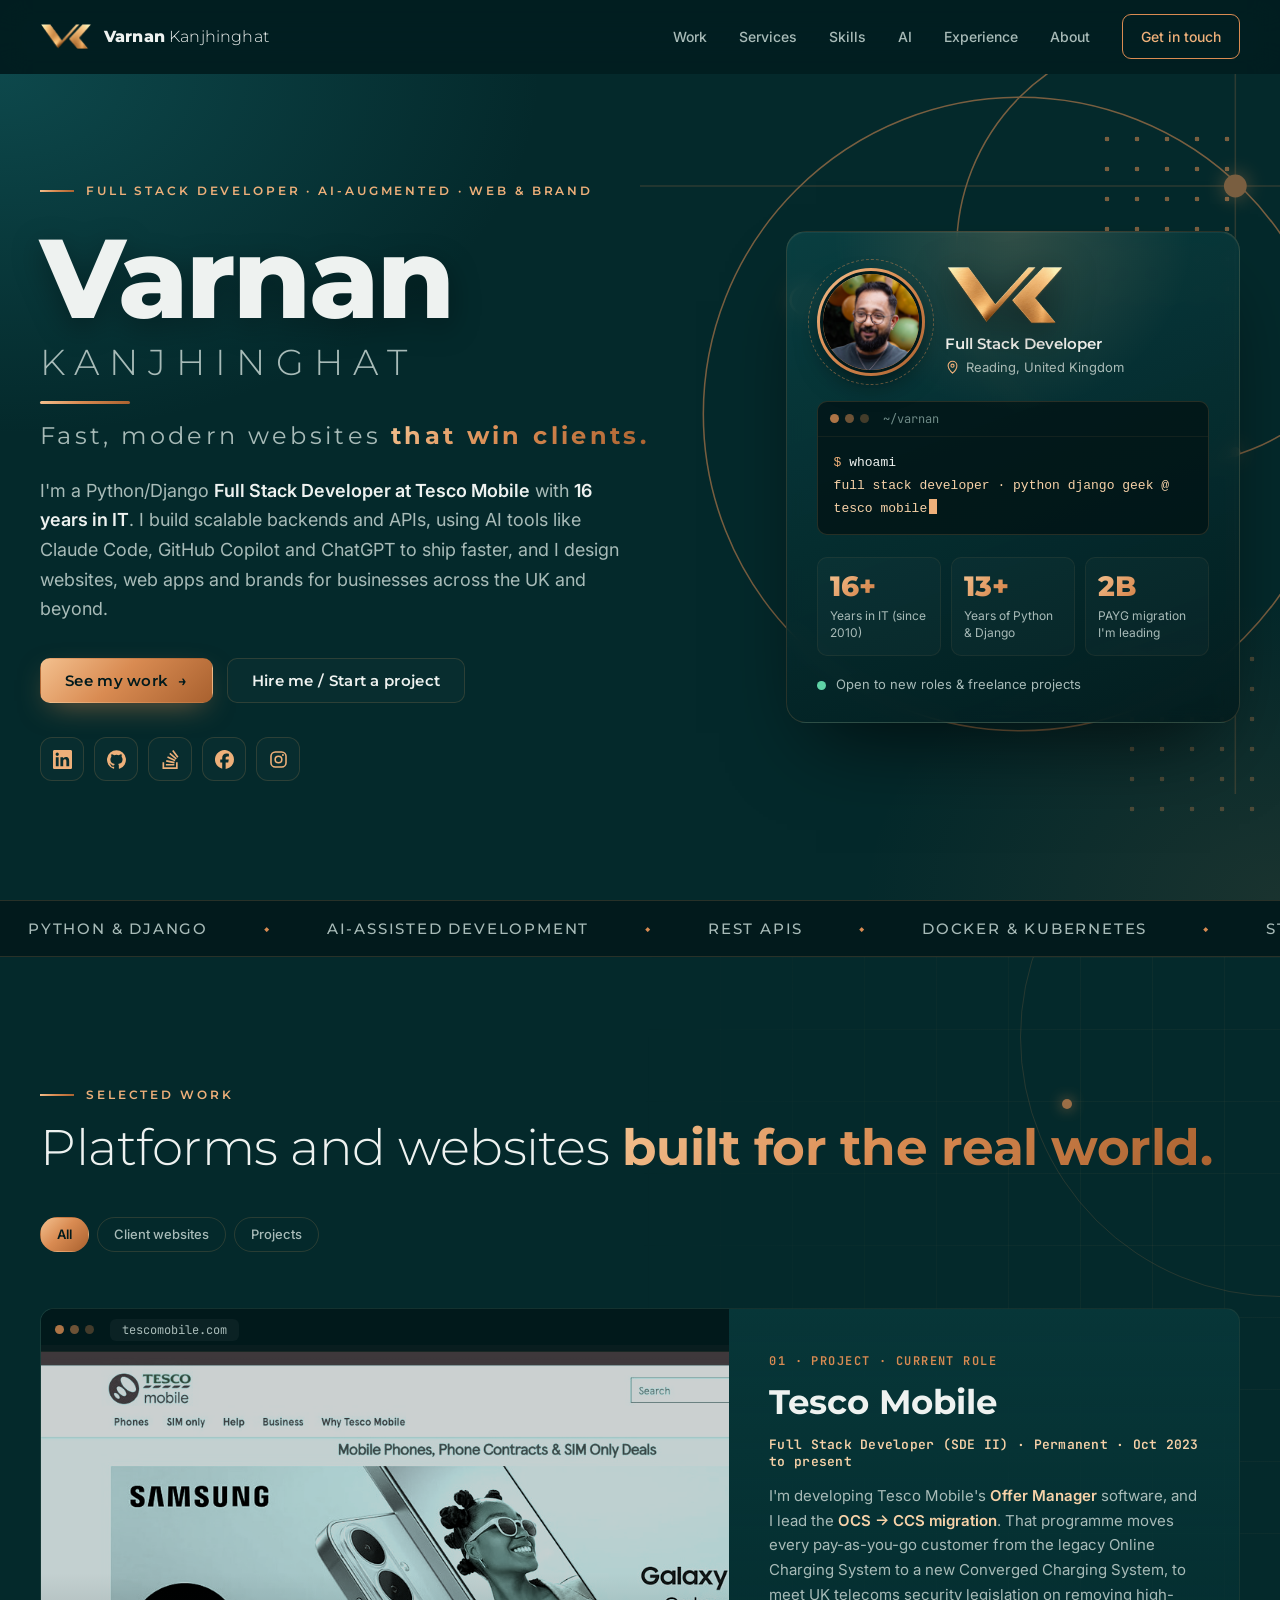
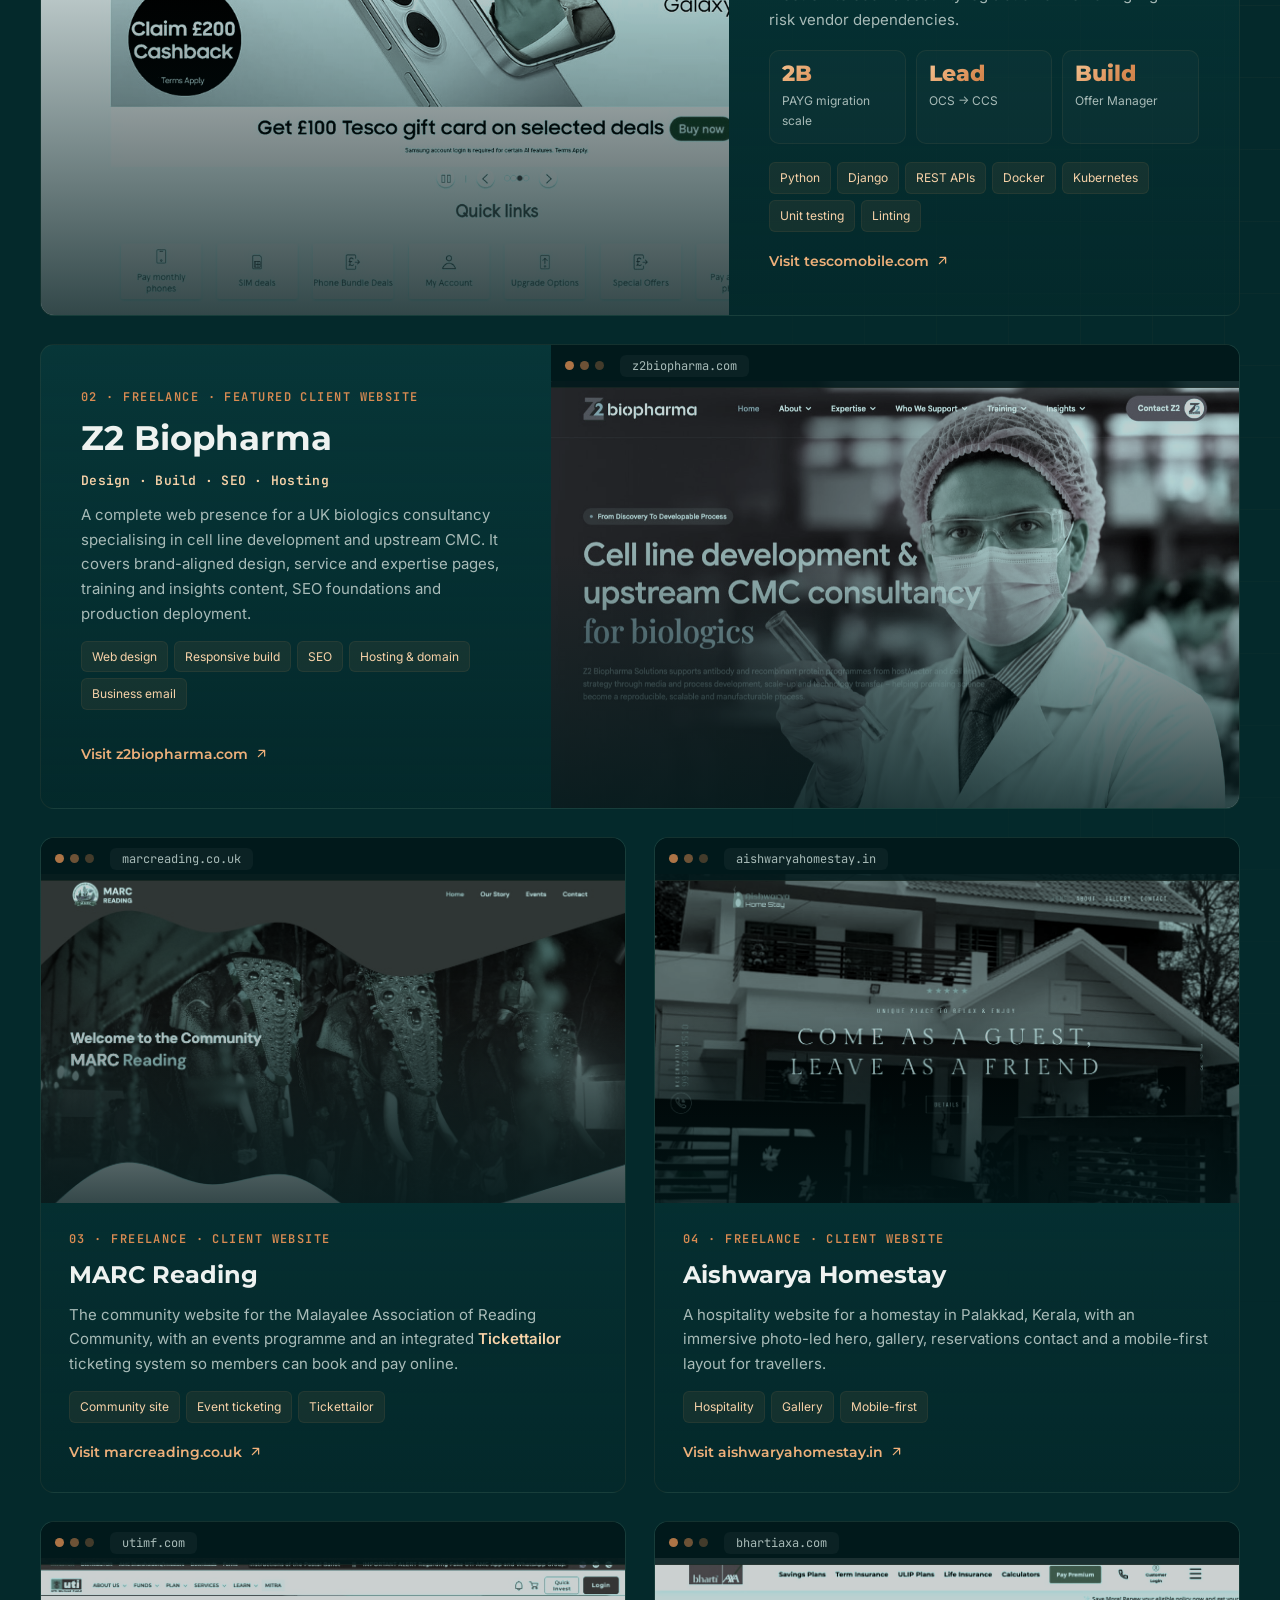
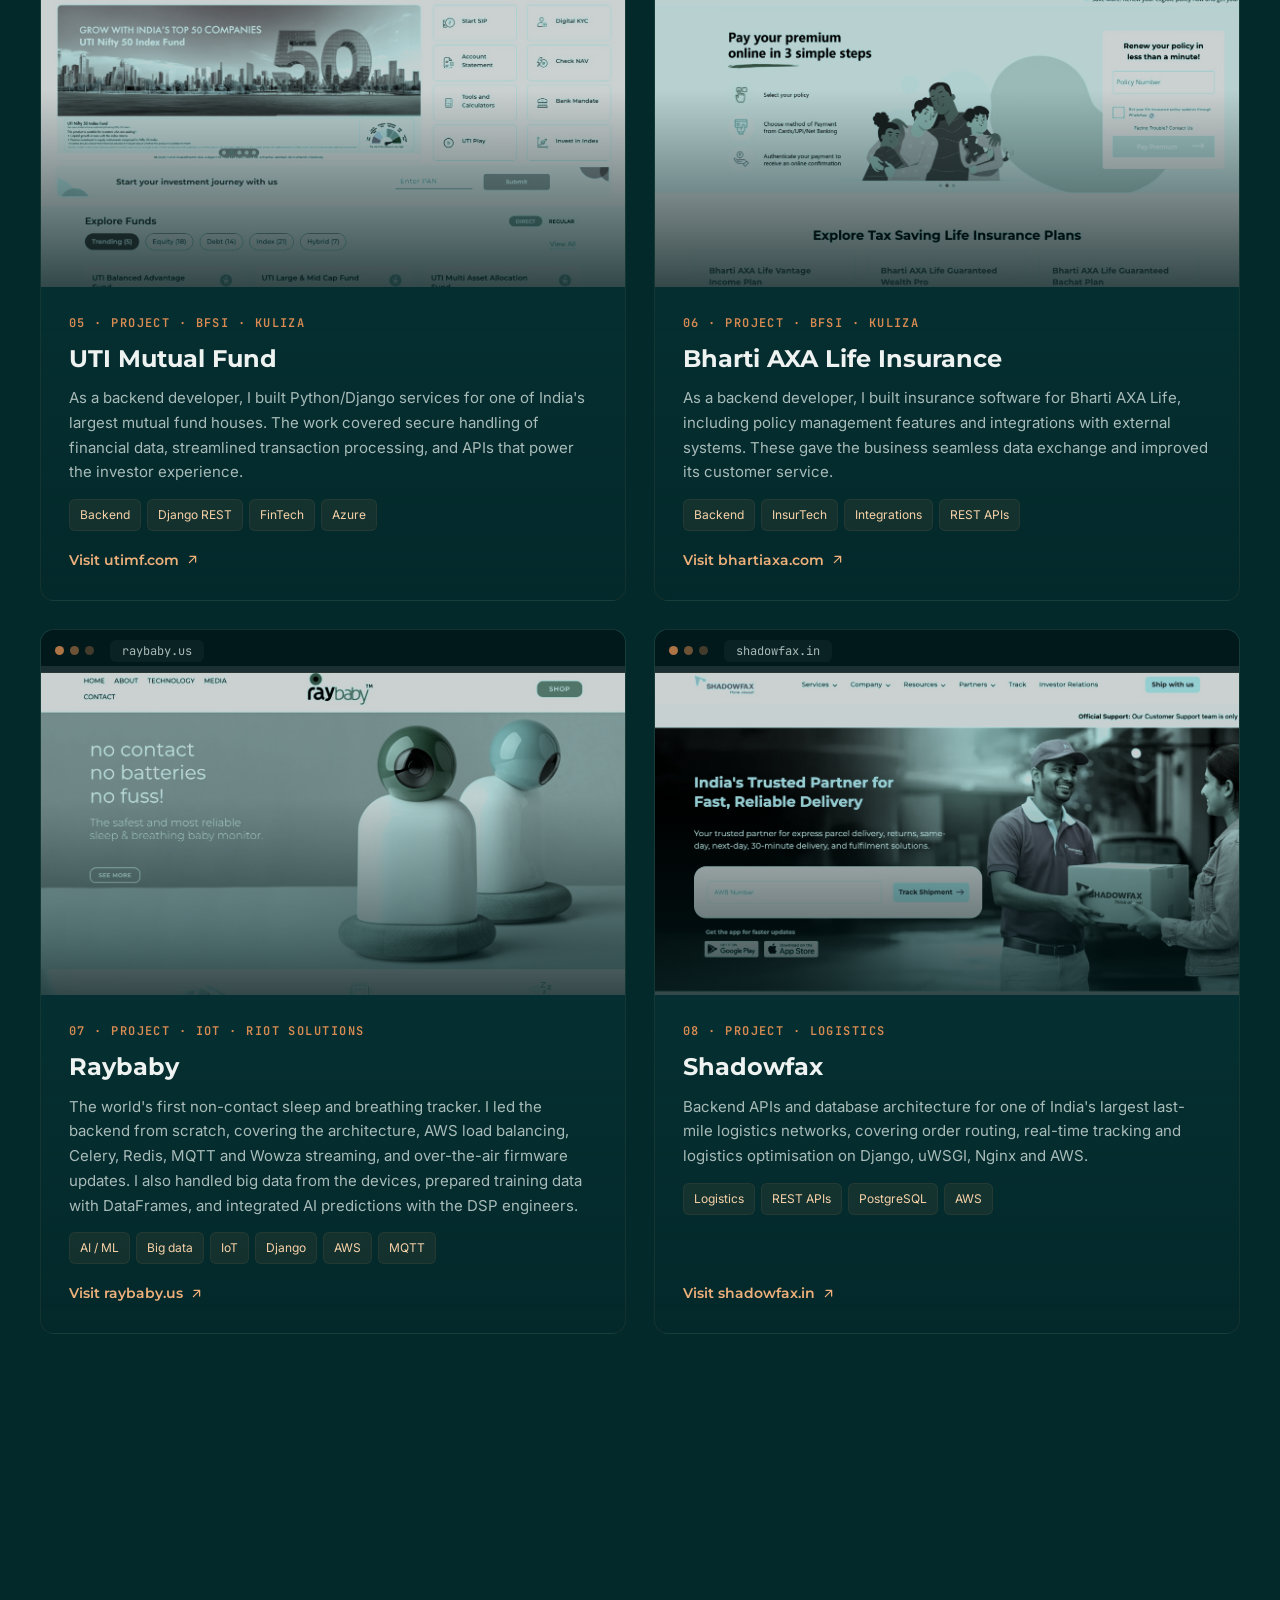
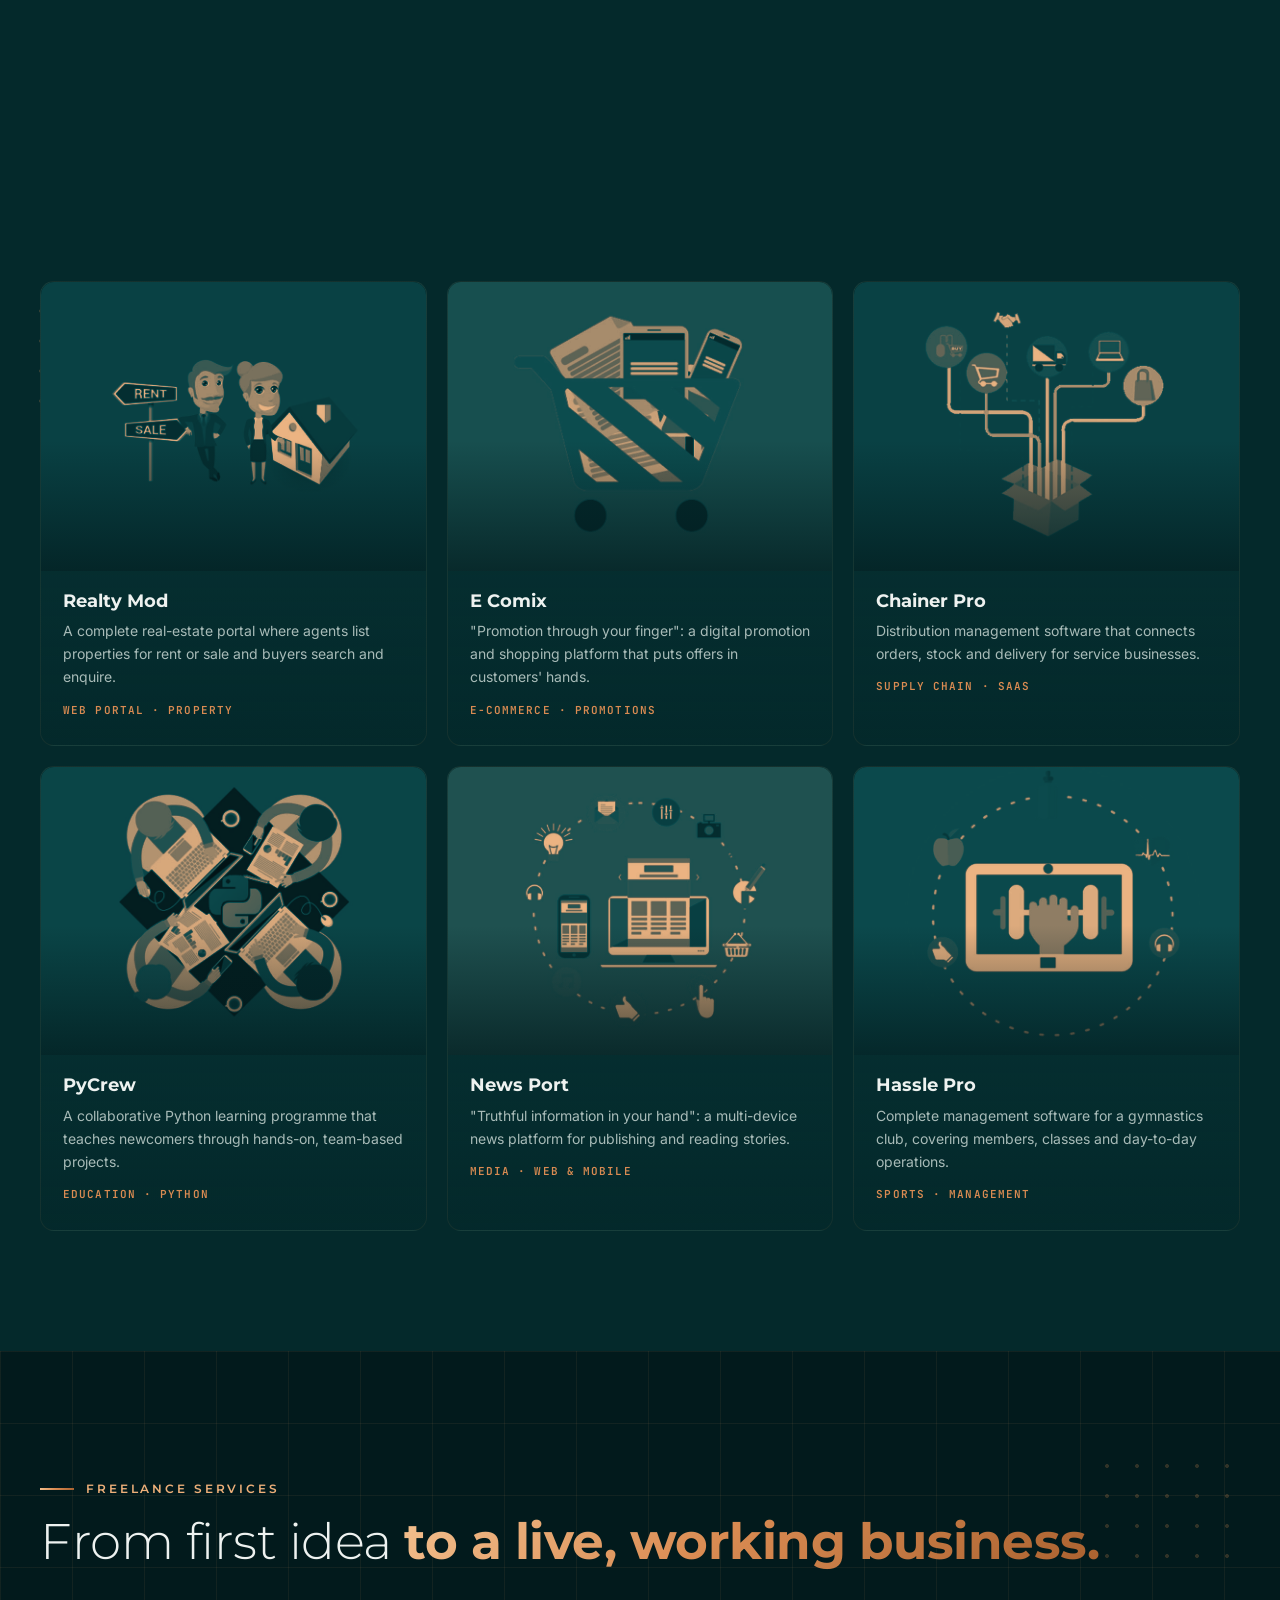
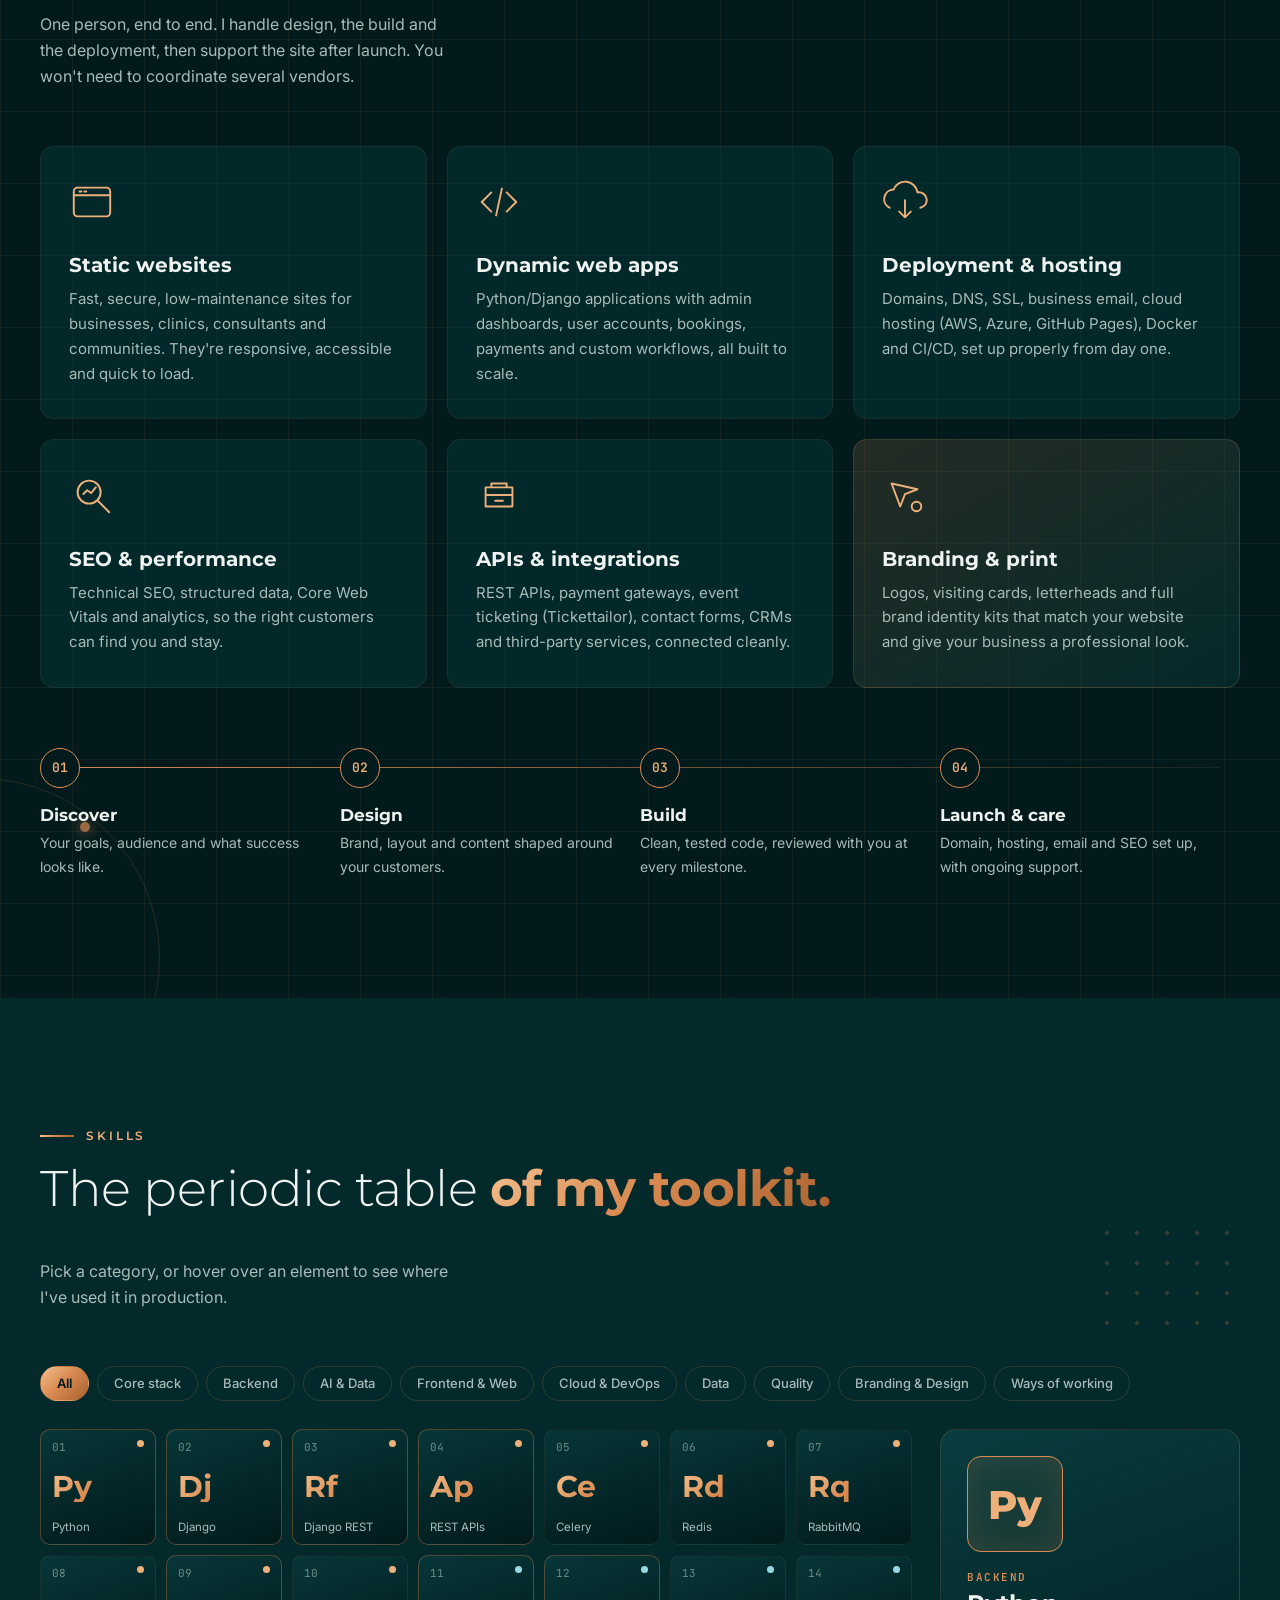
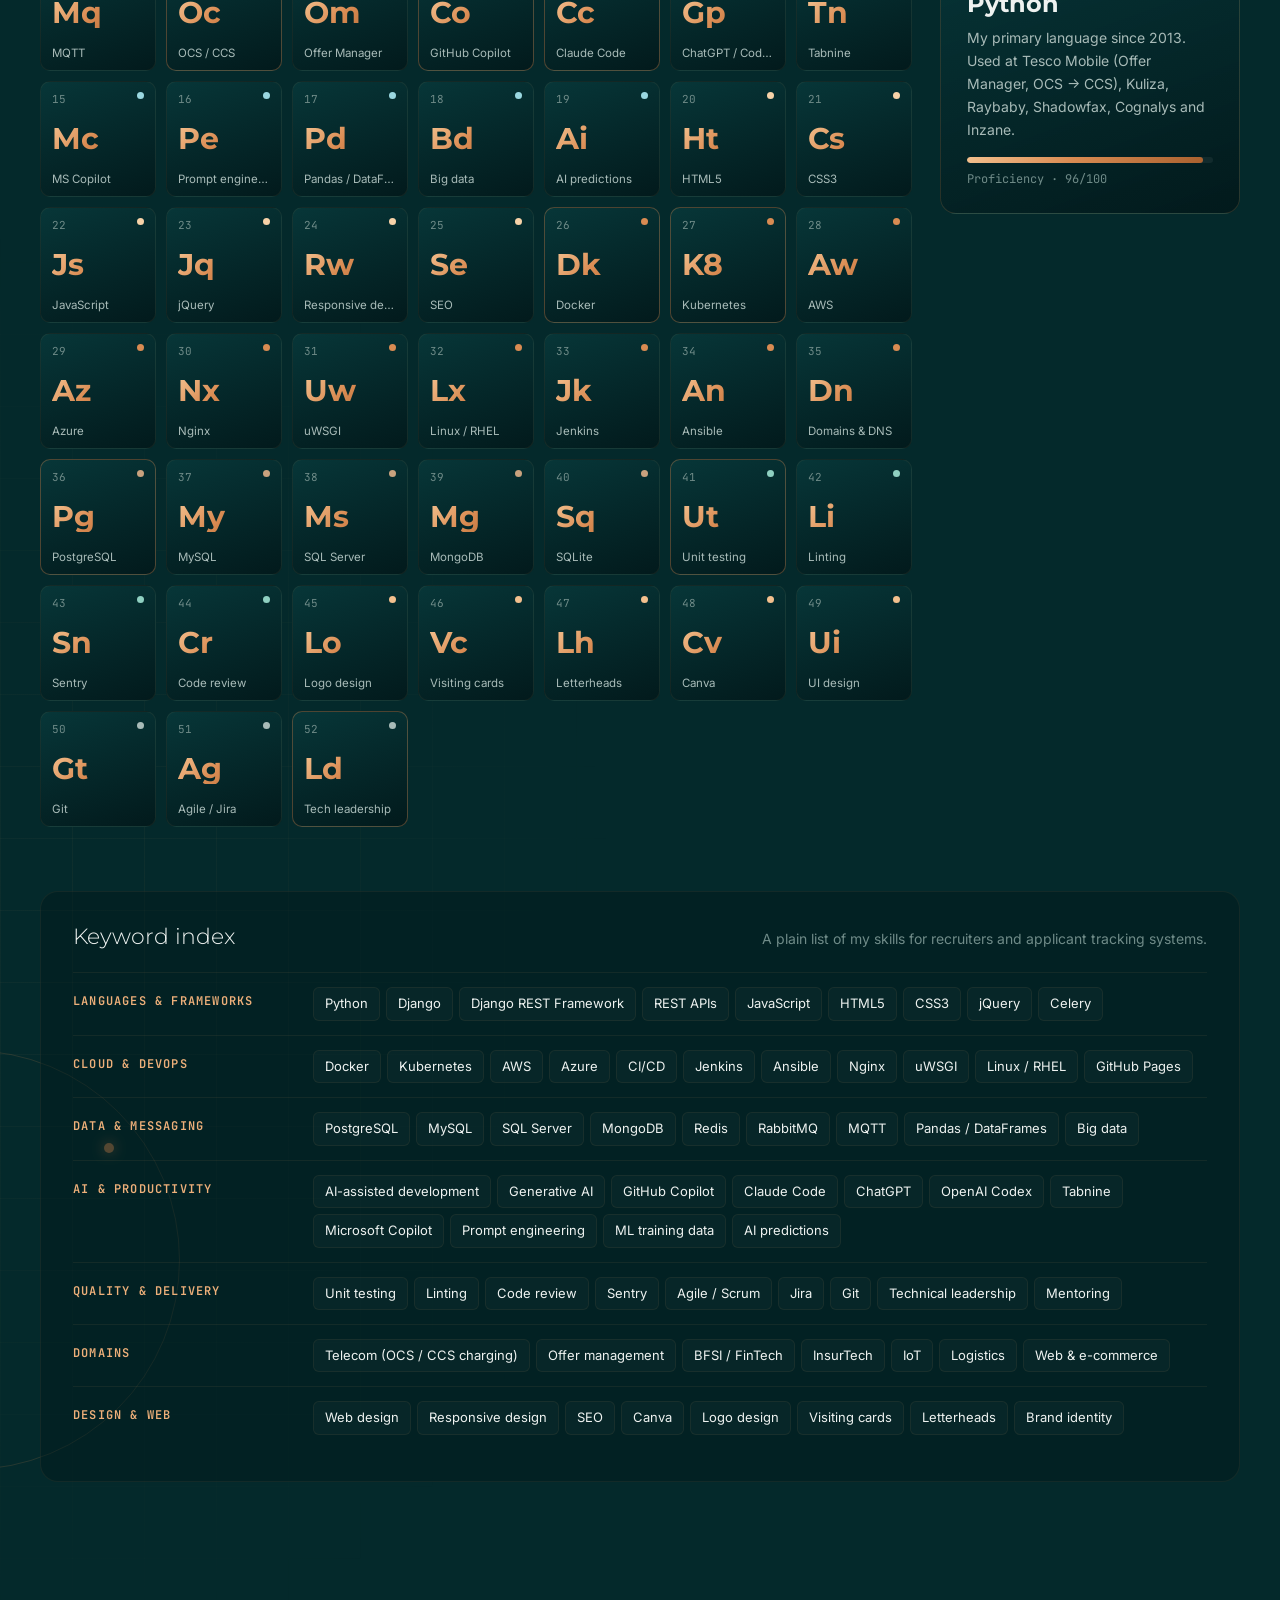
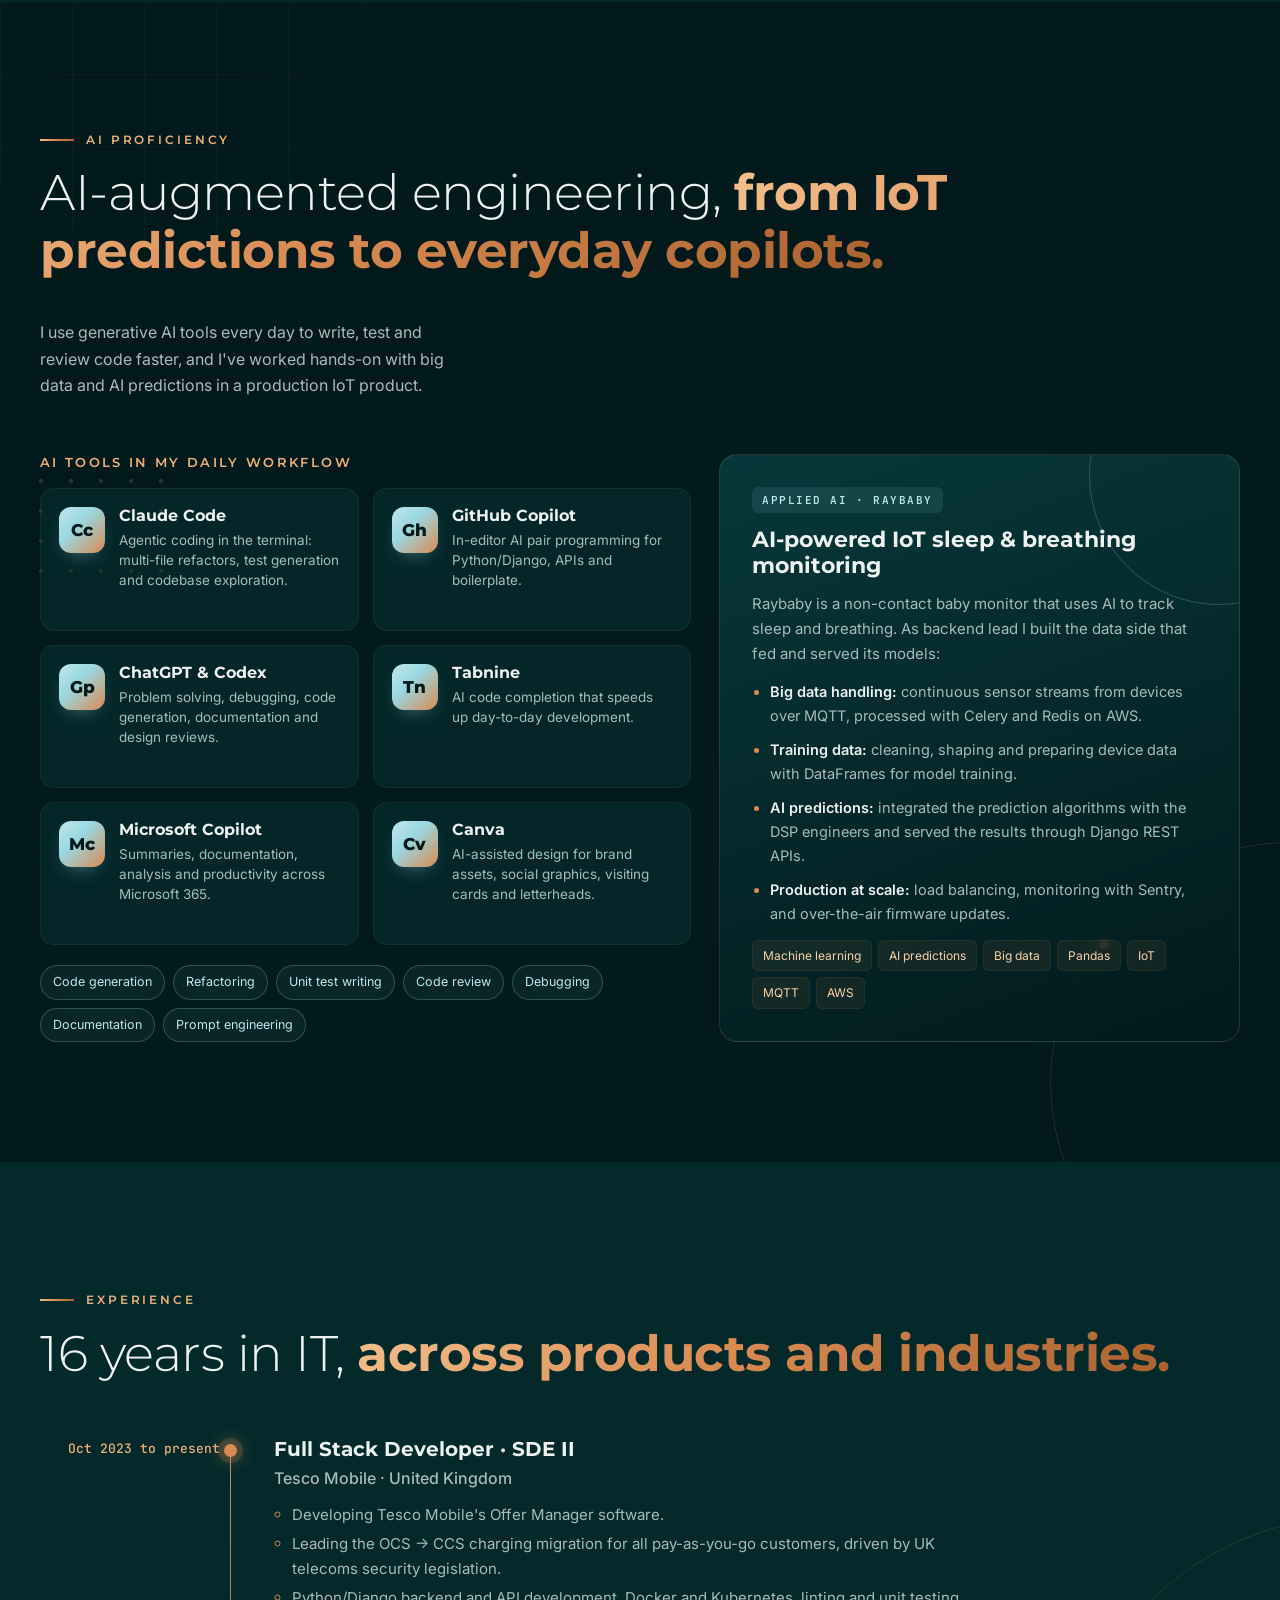
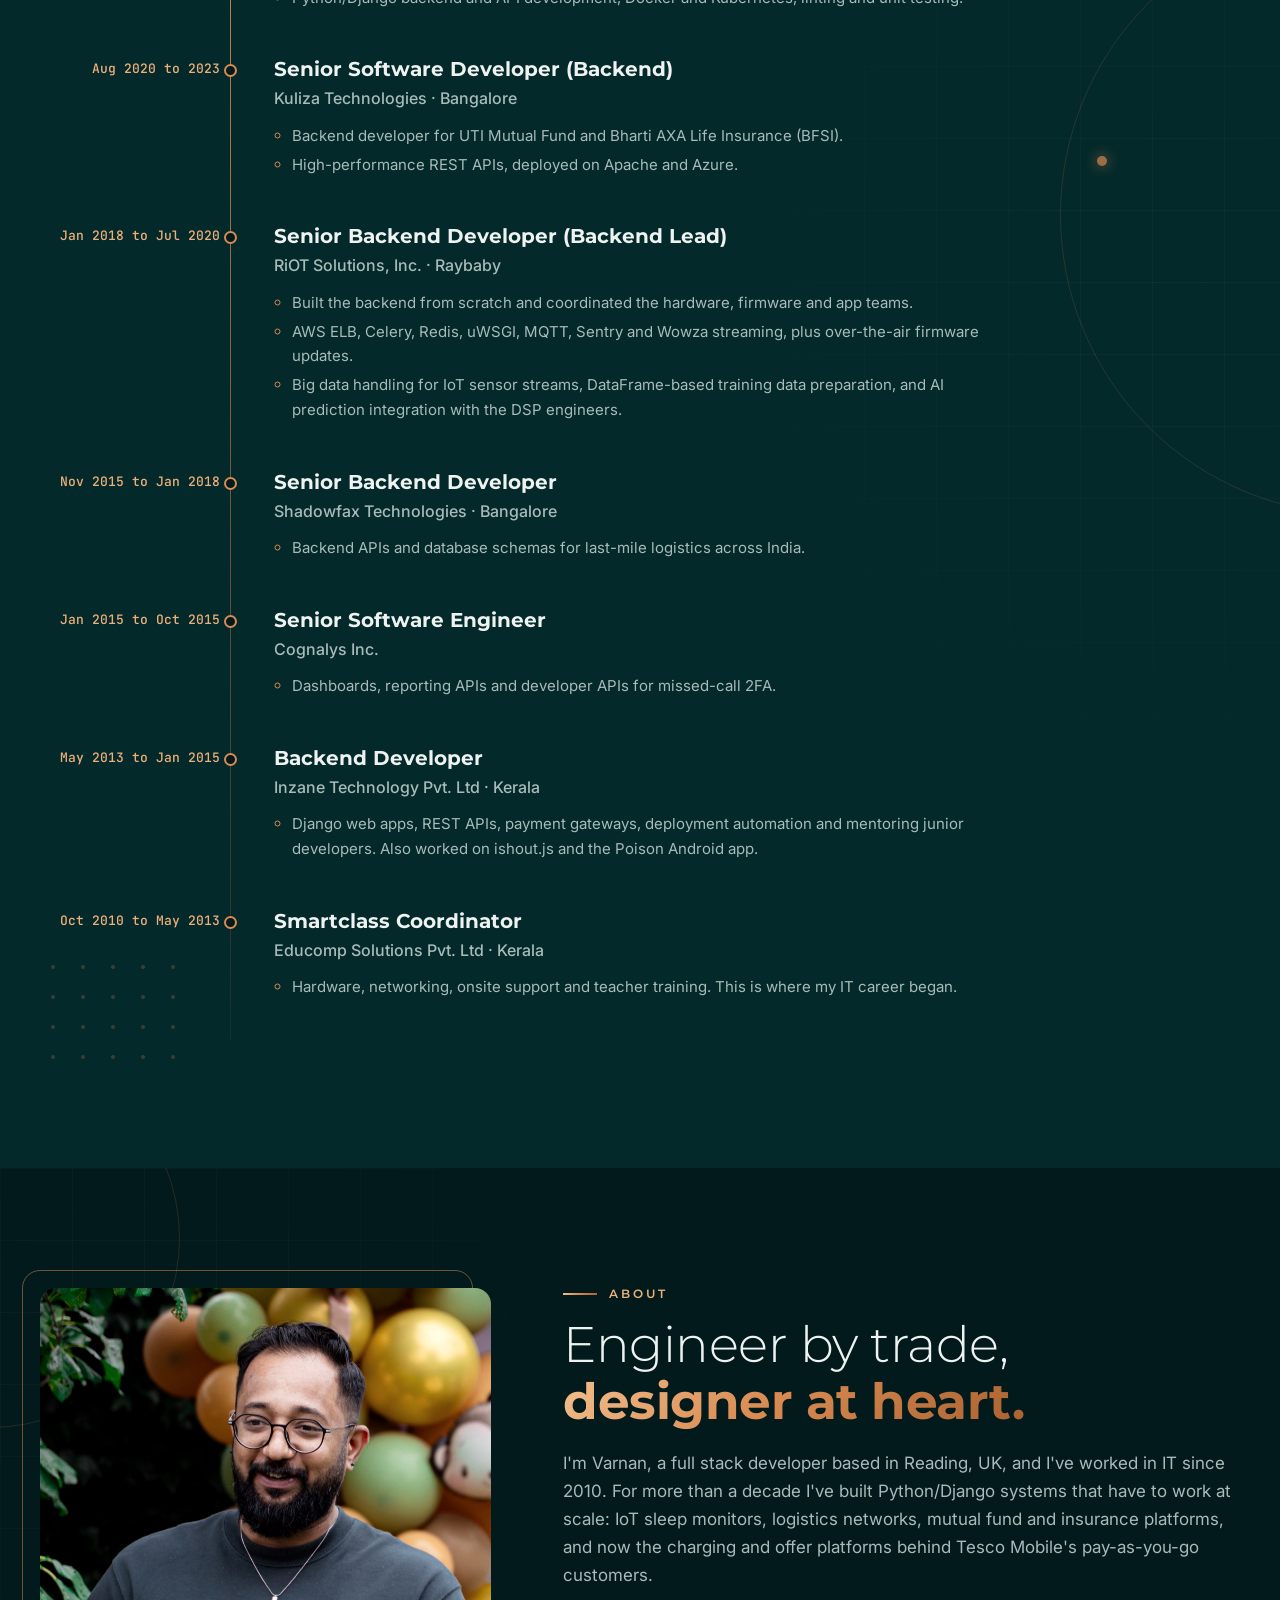
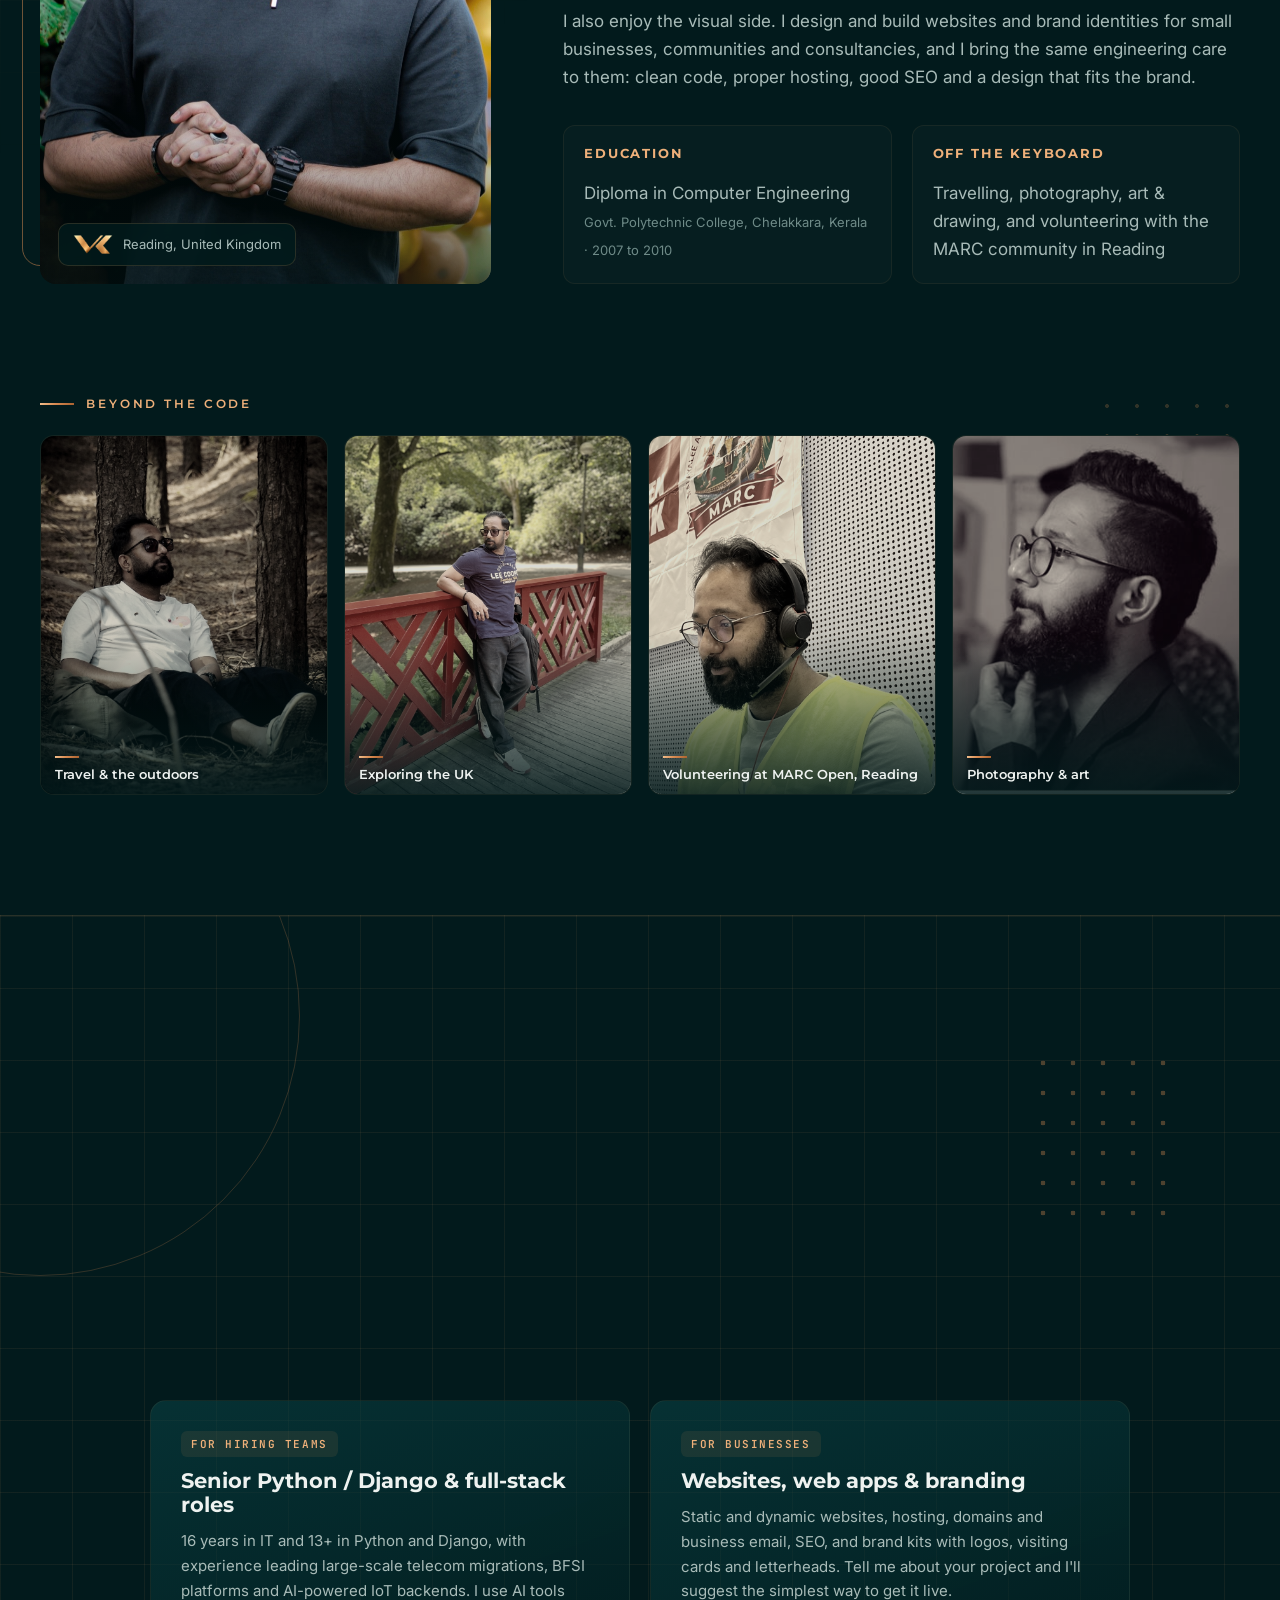
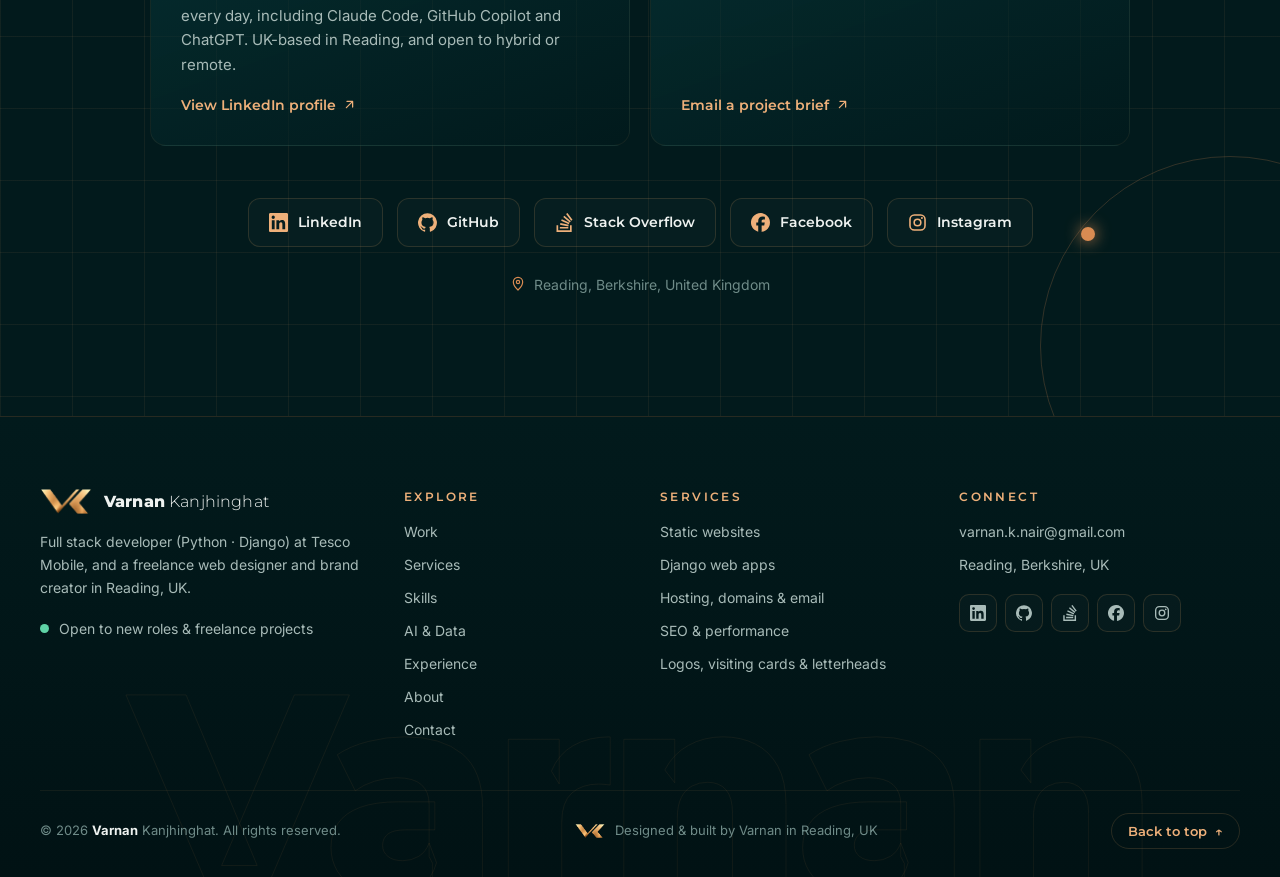
==== index.html @ d2a19b00 "Launch new portfolio: varnanknair.me Static site (HTML/CSS/JS) for GitHub Pages with custom domain, " ====
<!doctype html>
<html lang="en-GB" class="no-js">
<head>
  <meta charset="utf-8">
  <meta name="viewport" content="width=device-width, initial-scale=1">
  <script>document.documentElement.classList.replace('no-js', 'js');</script>

  <!-- ===== Primary SEO ===== -->
  <title>Varnan Kanjhinghat | Full Stack Python Django Developer &amp; Freelance Web Designer, Reading UK</title>
  <meta name="description" content="Varnan Kanjhinghat is a full stack Python/Django developer (SDE II) at Tesco Mobile with 16 years in IT, and a freelance web designer in Reading, UK. He builds websites, web apps, REST APIs, cloud deployments and brand identities.">
  <meta name="keywords" content="Varnan Kanjhinghat, Varnan K Nair, full stack developer UK, full stack developer Reading, full stack Python developer, Python developer UK, Django developer Reading, senior Python developer, full stack developer Reading, backend developer UK, Django REST Framework developer, REST API developer, Docker Kubernetes developer, software developer Tesco Mobile, OCS CCS migration, telecom charging systems, BFSI software developer, fintech Django developer, IoT backend developer, freelance web designer Reading, freelance web developer Berkshire, website design London, small business website UK, static website developer, dynamic website development, website hosting and domain setup, business email setup, SEO services Reading, logo design, visiting card design, business card design, letterhead design, brand identity design, AI-assisted development, AI-augmented software engineer, generative AI tools, GitHub Copilot, Claude Code, ChatGPT, OpenAI Codex, Tabnine, Microsoft Copilot, prompt engineering, LLM tools for developers, machine learning data preparation, Pandas DataFrames, big data processing, AI predictions IoT, predictive analytics, AI IoT backend, microservices APIs, CI/CD pipelines, test-driven development, agile software engineer, technical lead Python">
  <meta name="author" content="Varnan Kanjhinghat">
  <meta name="robots" content="index, follow, max-image-preview:large">
  <meta name="theme-color" content="#04292b">
  <meta name="geo.region" content="GB-RDG">
  <meta name="geo.placename" content="Reading">
  <link rel="canonical" href="https://varnanknair.me/">

  <!-- ===== Social / Open Graph ===== -->
  <meta property="og:type" content="profile">
  <meta property="og:site_name" content="Varnan Kanjhinghat">
  <meta property="og:url" content="https://varnanknair.me/">
  <meta property="og:title" content="Varnan Kanjhinghat | Full Stack Developer &amp; Web Designer">
  <meta property="og:description" content="16 years in IT. Python/Django engineering at Tesco Mobile, plus fast, modern websites and brand identities for businesses. Based in Reading, UK.">
  <meta property="og:image" content="https://varnanknair.me/assets/img/brand/og-image.jpg">
  <meta property="og:image:width" content="1200">
  <meta property="og:image:height" content="630">
  <meta property="og:image:alt" content="Varnan Kanjhinghat, full-stack developer and web designer">
  <meta property="og:locale" content="en_GB">
  <meta property="profile:first_name" content="Varnan">
  <meta property="profile:last_name" content="Kanjhinghat">
  <meta name="twitter:card" content="summary_large_image">
  <meta name="twitter:title" content="Varnan Kanjhinghat | Full Stack Developer &amp; Web Designer">
  <meta name="twitter:description" content="Python/Django engineering at Tesco Mobile, plus fast, modern websites and brand identities. Reading, UK.">
  <meta name="twitter:image" content="https://varnanknair.me/assets/img/brand/og-image.jpg">

  <!-- ===== Icons ===== -->
  <link rel="icon" type="image/png" href="/assets/img/brand/favicon.png">
  <link rel="apple-touch-icon" href="/assets/img/brand/apple-touch-icon.png">
  <link rel="manifest" href="/site.webmanifest">

  <!-- ===== Fonts & styles ===== -->
  <link rel="preconnect" href="https://fonts.googleapis.com">
  <link rel="preconnect" href="https://fonts.gstatic.com" crossorigin>
  <link href="https://fonts.googleapis.com/css2?family=Inter:wght@400;500;600;700&family=Montserrat:wght@300;400;600;700;800&family=JetBrains+Mono:wght@400;600&display=swap" rel="stylesheet">
  <link rel="preload" as="image" href="/assets/img/brand/vk-mark.png">
  <link rel="stylesheet" href="/assets/css/main.css">

  <!-- ===== Structured data ===== -->
  <script type="application/ld+json">
  {
    "@context": "https://schema.org",
    "@graph": [
      {
        "@type": "WebSite",
        "@id": "https://varnanknair.me/#website",
        "url": "https://varnanknair.me/",
        "name": "Varnan Kanjhinghat",
        "inLanguage": "en-GB"
      },
      {
        "@type": "ProfilePage",
        "@id": "https://varnanknair.me/#profile",
        "url": "https://varnanknair.me/",
        "isPartOf": { "@id": "https://varnanknair.me/#website" },
        "mainEntity": { "@id": "https://varnanknair.me/#person" }
      },
      {
        "@type": "Person",
        "@id": "https://varnanknair.me/#person",
        "name": "Varnan Kanjhinghat",
        "alternateName": ["Varnan K Nair", "Varnan K"],
        "url": "https://varnanknair.me/",
        "image": "https://varnanknair.me/assets/img/me/varnan-portrait.jpg",
        "email": "mailto:varnan.k.nair@gmail.com",
        "jobTitle": "Full Stack Developer (SDE II)",
        "description": "Full stack Python/Django developer with 16 years in IT, and a freelance web designer and developer based in Reading, UK.",
        "worksFor": { "@type": "Organization", "name": "Tesco Mobile", "url": "https://www.tescomobile.com/" },
        "address": { "@type": "PostalAddress", "addressLocality": "Reading", "addressRegion": "Berkshire", "addressCountry": "GB" },
        "alumniOf": { "@type": "CollegeOrUniversity", "name": "Government Polytechnic College, Chelakkara" },
        "hasOccupation": {
          "@type": "Occupation",
          "name": "Full Stack Developer",
          "occupationLocation": { "@type": "City", "name": "Reading" },
          "skills": "Python, Django, Django REST Framework, REST APIs, Docker, Kubernetes, PostgreSQL, AWS, Azure, unit testing, CI/CD, AI-assisted development (GitHub Copilot, Claude Code, ChatGPT/Codex, Tabnine, Microsoft Copilot), prompt engineering, ML data preparation with Pandas, big data, web design, SEO, branding"
        },
        "knowsAbout": ["Python", "Django", "Django REST Framework", "REST API design", "Docker", "Kubernetes", "PostgreSQL", "MySQL", "MongoDB", "Redis", "Celery", "RabbitMQ", "MQTT", "AWS", "Azure", "Nginx", "CI/CD", "Unit testing", "Telecom charging systems", "OCS to CCS migration", "BFSI software", "IoT", "Web design", "Responsive web development", "SEO", "Logo design", "Brand identity", "AI-assisted software development", "Generative AI tools", "GitHub Copilot", "Claude Code", "ChatGPT", "OpenAI Codex", "Tabnine", "Microsoft Copilot", "Prompt engineering", "Machine learning data preparation", "Pandas", "Big data processing", "AI predictions for IoT devices", "Canva"],
        "sameAs": [
          "https://in.linkedin.com/in/varnan",
          "https://github.com/Varnan",
          "https://stackoverflow.com/users/2816195/varnan-k",
          "https://www.facebook.com/varnan.k.nair",
          "https://www.instagram.com/iam_in_neptune/"
        ]
      },
      {
        "@type": "ProfessionalService",
        "@id": "https://varnanknair.me/#service",
        "name": "Varnan Kanjhinghat: Web Design, Development & Branding",
        "url": "https://varnanknair.me/",
        "image": "https://varnanknair.me/assets/img/brand/og-image.jpg",
        "email": "varnan.k.nair@gmail.com",
        "founder": { "@id": "https://varnanknair.me/#person" },
        "address": { "@type": "PostalAddress", "addressLocality": "Reading", "addressRegion": "Berkshire", "addressCountry": "GB" },
        "areaServed": ["Reading", "Berkshire", "London", "United Kingdom", "India"],
        "serviceType": ["Website design", "Static website development", "Dynamic web application development", "Django development", "Website hosting and domain setup", "Business email setup", "SEO", "REST API development", "Logo design", "Visiting card design", "Letterhead design", "Brand identity"]
      }
    ]
  }
  </script>
</head>
<body>
  <!-- ===== Preloader ===== -->
  <div class="preloader" id="preloader" aria-hidden="true">
    <div class="pl-grid"></div>
    <div class="pl-inner">
      <div class="pl-emblem">
        <svg class="pl-orbit" viewBox="0 0 220 220">
          <circle class="pl-track" cx="110" cy="110" r="100" />
          <circle class="pl-arc" cx="110" cy="110" r="100" />
          <g class="pl-spin"><circle class="pl-node" cx="110" cy="10" r="6" /></g>
          <circle class="pl-track thin" cx="110" cy="110" r="78" />
        </svg>
        <div class="pl-mark"></div>
      </div>
      <p class="pl-name"><b>Varnan</b> Kanjhinghat</p>
      <div class="pl-bar"><i id="pl-fill"></i></div>
      <p class="pl-code"><span class="c">$</span> <span id="pl-step">booting portfolio</span> <span id="pl-pct">0</span>%</p>
    </div>
  </div>

  <!-- ===== Icon sprite + duotone filter ===== -->
  <svg class="sprite" aria-hidden="true" focusable="false">
    <defs>
      <filter id="duotone" color-interpolation-filters="sRGB">
        <feColorMatrix type="matrix" values=".33 .33 .33 0 0  .33 .33 .33 0 0  .33 .33 .33 0 0  0 0 0 1 0" />
        <feComponentTransfer>
          <feFuncR type="table" tableValues="0.01 0.02 0.05 0.40 0.95" />
          <feFuncG type="table" tableValues="0.08 0.20 0.30 0.40 0.72" />
          <feFuncB type="table" tableValues="0.09 0.21 0.31 0.34 0.52" />
        </feComponentTransfer>
      </filter>
    </defs>
    <symbol id="i-linkedin" viewBox="0 0 24 24"><path fill="currentColor" d="M20.45 20.45h-3.56v-5.57c0-1.33-.03-3.04-1.85-3.04-1.85 0-2.14 1.45-2.14 2.94v5.67H9.35V9h3.41v1.56h.05c.48-.9 1.64-1.85 3.37-1.85 3.6 0 4.27 2.37 4.27 5.46v6.28zM5.34 7.43a2.06 2.06 0 1 1 0-4.13 2.06 2.06 0 0 1 0 4.13zM7.12 20.45H3.56V9h3.56v11.45zM22.22 0H1.77C.79 0 0 .77 0 1.73v20.54C0 23.23.79 24 1.77 24h20.45c.98 0 1.78-.77 1.78-1.73V1.73C24 .77 23.2 0 22.22 0z"/></symbol>
    <symbol id="i-github" viewBox="0 0 24 24"><path fill="currentColor" d="M12 .3a12 12 0 0 0-3.8 23.38c.6.12.82-.26.82-.57v-2.04c-3.34.72-4.04-1.61-4.04-1.61-.55-1.39-1.34-1.76-1.34-1.76-1.08-.74.09-.73.09-.73 1.2.09 1.84 1.24 1.84 1.24 1.07 1.83 2.8 1.3 3.49 1 .1-.78.42-1.31.76-1.61-2.67-.3-5.47-1.33-5.47-5.93 0-1.31.47-2.38 1.24-3.22-.14-.3-.54-1.52.1-3.18 0 0 1-.32 3.3 1.23a11.5 11.5 0 0 1 6 0c2.28-1.55 3.29-1.23 3.29-1.23.64 1.66.24 2.88.12 3.18a4.65 4.65 0 0 1 1.23 3.22c0 4.61-2.8 5.63-5.48 5.92.42.36.81 1.1.81 2.22v3.29c0 .31.21.69.82.57A12 12 0 0 0 12 .3"/></symbol>
    <symbol id="i-stackoverflow" viewBox="0 0 24 24"><path fill="currentColor" d="M15.73 0l-1.72 1.28 6.39 8.59 1.72-1.28L15.73 0zm-3.94 3.42l-1.37 1.64 8.22 6.85 1.37-1.64-8.22-6.85zm-3.15 4.46l-.9 1.94 9.7 4.52.9-1.94-9.7-4.52zm-1.85 4.86l-.44 2.1 10.47 2.2.44-2.1-10.47-2.2zM1.89 15.47V24h19.19v-8.53h-2.13v6.4H4.02v-6.4H1.89zm4.27 2.13v2.13h10.66V17.6H6.16z"/></symbol>
    <symbol id="i-facebook" viewBox="0 0 24 24"><path fill="currentColor" d="M9.1 23.69v-7.98H6.63v-3.67H9.1v-1.58c0-4.09 1.85-5.98 5.86-5.98.4 0 .96.04 1.47.1.4.05.8.11 1.14.2v3.32a8.6 8.6 0 0 0-.65-.03 26.8 26.8 0 0 0-.74-.01c-.7 0-1.25.1-1.67.31-.29.14-.52.36-.68.62-.26.42-.38 1-.38 1.75v1.3h3.92l-.67 3.67h-3.25v8.24A12 12 0 1 0 9.1 23.69z"/></symbol>
    <symbol id="i-instagram" viewBox="0 0 24 24"><g fill="none" stroke="currentColor" stroke-width="2"><rect x="2.5" y="2.5" width="19" height="19" rx="5.5"/><circle cx="12" cy="12" r="4.2"/></g><circle cx="17.6" cy="6.4" r="1.3" fill="currentColor"/></symbol>
    <symbol id="i-mail" viewBox="0 0 24 24"><g fill="none" stroke="currentColor" stroke-width="1.8" stroke-linecap="round" stroke-linejoin="round"><rect x="3" y="5" width="18" height="14" rx="2"/><path d="m3 7 9 6 9-6"/></g></symbol>
    <symbol id="i-copy" viewBox="0 0 24 24"><g fill="none" stroke="currentColor" stroke-width="1.8" stroke-linecap="round" stroke-linejoin="round"><rect x="9" y="9" width="12" height="12" rx="2"/><path d="M5 15H4a1 1 0 0 1-1-1V4a1 1 0 0 1 1-1h10a1 1 0 0 1 1 1v1"/></g></symbol>
    <symbol id="i-pin" viewBox="0 0 24 24"><g fill="none" stroke="currentColor" stroke-width="1.8" stroke-linecap="round" stroke-linejoin="round"><path d="M12 21s-7-6.2-7-12a7 7 0 0 1 14 0c0 5.8-7 12-7 12z"/><circle cx="12" cy="9" r="2.5"/></g></symbol>
    <symbol id="i-arrow" viewBox="0 0 24 24"><path fill="none" stroke="currentColor" stroke-width="2" stroke-linecap="round" stroke-linejoin="round" d="M7 17 17 7M8 7h9v9"/></symbol>
  </svg>

  <a class="skip" href="#main">Skip to content</a>

  <header class="nav">
    <a class="brand" href="/" aria-label="Varnan Kanjhinghat, home">
      <img src="/assets/img/brand/vk-mark.png" alt="" width="52" height="25">
      <span><b>Varnan</b> Kanjhinghat</span>
    </a>
    <button class="menu" aria-label="Open menu" aria-expanded="false" aria-controls="site-nav"><span></span><span></span></button>
    <nav id="site-nav" aria-label="Main">
      <a href="/work">Work</a>
      <a href="/services">Services</a>
      <a href="/skills">Skills</a>
      <a href="/ai">AI</a>
      <a href="/experience">Experience</a>
      <a href="/about">About</a>
      <a class="nav-cta" href="/contact">Get in touch</a>
    </nav>
  </header>

  <main id="main">
    <!-- ================= HERO ================= -->
    <section id="home" class="hero">
      <div class="hero-deco" aria-hidden="true">
        <svg class="orbits" viewBox="0 0 600 600" fill="none">
          <circle cx="300" cy="300" r="250" />
          <circle cx="420" cy="170" r="170" />
          <path d="M0 120 H600 M470 0 V600" />
          <circle class="node" cx="470" cy="120" r="9" />
          <circle class="node hollow" cx="130" cy="210" r="11" />
          <circle class="node" cx="548" cy="410" r="13" />
          <circle class="node small" cx="470" cy="330" r="4" />
        </svg>
        <div class="dots dots-a"></div>
        <div class="dots dots-b"></div>
      </div>

      <div class="hero-copy">
        <p class="eyebrow reveal">Full stack developer · AI-augmented · Web &amp; brand</p>
        <h1 class="reveal">
          <span class="name"><b>Varnan</b> <span class="last">Kanjhinghat</span></span>
          <span class="headline">Fast, modern websites <em>that win clients.</em></span>
        </h1>
        <p class="lede reveal">
          I'm a Python/Django <strong>Full Stack Developer at Tesco Mobile</strong> with <strong>16 years in IT</strong>.
          I build scalable backends and APIs, using AI tools like Claude Code, GitHub Copilot and ChatGPT to ship faster, and I design websites, web apps and brands for businesses across the UK and beyond.
        </p>
        <div class="actions reveal">
          <a class="btn primary" href="/work">See my work <span aria-hidden="true">→</span></a>
          <a class="btn ghost" href="/contact">Hire me / Start a project</a>
        </div>
        <ul class="socials reveal" aria-label="Social profiles">
          <li><a href="https://in.linkedin.com/in/varnan" target="_blank" rel="noopener" aria-label="LinkedIn"><svg><use href="#i-linkedin"/></svg></a></li>
          <li><a href="https://github.com/Varnan" target="_blank" rel="noopener" aria-label="GitHub"><svg><use href="#i-github"/></svg></a></li>
          <li><a href="https://stackoverflow.com/users/2816195/varnan-k" target="_blank" rel="noopener" aria-label="Stack Overflow"><svg><use href="#i-stackoverflow"/></svg></a></li>
          <li><a href="https://www.facebook.com/varnan.k.nair" target="_blank" rel="noopener" aria-label="Facebook"><svg><use href="#i-facebook"/></svg></a></li>
          <li><a href="https://www.instagram.com/iam_in_neptune/" target="_blank" rel="noopener" aria-label="Instagram"><svg><use href="#i-instagram"/></svg></a></li>
        </ul>
      </div>

      <aside class="hero-card reveal" aria-label="At a glance">
        <div class="card-glow" aria-hidden="true"></div>
        <div class="card-head">
          <div class="avatar">
            <img src="/assets/img/me/varnan-avatar.jpg" alt="Varnan Kanjhinghat" width="400" height="400">
          </div>
          <div>
            <img class="card-mark" src="/assets/img/brand/vk-mark.png" alt="VK monogram" width="120" height="58">
            <p class="card-role">Full Stack Developer</p>
            <p class="card-loc"><svg><use href="#i-pin"/></svg> Reading, United Kingdom</p>
          </div>
        </div>
        <div class="terminal" aria-hidden="true">
          <div class="term-bar"><i></i><i></i><i></i><span>~/varnan</span></div>
          <pre><code><span class="c">$</span> whoami
<span class="o" data-type="full stack developer · python django geek @ tesco mobile"></span><span class="caret"></span></code></pre>
        </div>
        <dl class="stats">
          <div><dt><span data-count="16">0</span>+</dt><dd>Years in IT (since 2010)</dd></div>
          <div><dt><span data-count="13">0</span>+</dt><dd>Years of Python &amp; Django</dd></div>
          <div><dt><span data-count="2">0</span>B</dt><dd>PAYG migration I'm leading</dd></div>
        </dl>
        <p class="avail"><span class="pulse"></span> Open to new roles &amp; freelance projects</p>
      </aside>
    </section>

    <div class="marquee" aria-hidden="true">
      <div class="track">
        <span>Python &amp; Django</span><span>AI-assisted development</span><span>REST APIs</span><span>Docker &amp; Kubernetes</span><span>Static websites</span><span>Dynamic web apps</span><span>Domains &amp; SSL</span><span>Business email</span><span>SEO</span><span>Logos</span><span>Visiting cards</span><span>Letterheads</span>
        <span>Python &amp; Django</span><span>AI-assisted development</span><span>REST APIs</span><span>Docker &amp; Kubernetes</span><span>Static websites</span><span>Dynamic web apps</span><span>Domains &amp; SSL</span><span>Business email</span><span>SEO</span><span>Logos</span><span>Visiting cards</span><span>Letterheads</span>
      </div>
    </div>

    <!-- ================= WORK ================= -->
    <section id="work" class="section">
      <div class="sec-deco deco-work" aria-hidden="true"><span class="sd-grid"></span><span class="sd-ring"></span><span class="sd-dots"></span></div>
      <div class="section-head">
        <div>
          <p class="eyebrow">Selected work</p>
          <h2>Platforms and websites <em>built for the real world.</em></h2>
        </div>
        <div class="filters" role="tablist" aria-label="Filter work">
          <button class="chip active" data-filter="all" role="tab" aria-selected="true">All</button>
          <button class="chip" data-filter="web" role="tab" aria-selected="false">Client websites</button>
          <button class="chip" data-filter="platform" role="tab" aria-selected="false">Projects</button>
        </div>
      </div>

      <div class="work-grid">
        <!-- 01 Tesco Mobile -->
        <article class="work featured reveal" data-cat="platform">
          <a class="shot" href="https://www.tescomobile.com/" target="_blank" rel="noopener">
            <div class="browser"><i></i><i></i><i></i><span>tescomobile.com</span></div>
            <img src="/assets/img/work/tescomobile.jpg" alt="Tesco Mobile website, where Varnan works as a Full Stack Developer" loading="lazy" width="1200" height="750">
          </a>
          <div class="work-body">
            <span class="num">01 · Project · Current role</span>
            <h3>Tesco Mobile</h3>
            <p class="role-line">Full Stack Developer (SDE II) · Permanent · Oct 2023 to present</p>
            <p>I'm developing Tesco Mobile's <strong>Offer Manager</strong> software, and I lead the <strong>OCS → CCS migration</strong>. That programme moves every pay-as-you-go customer from the legacy Online Charging System to a new Converged Charging System, to meet UK telecoms security legislation on removing high-risk vendor dependencies.</p>
            <dl class="mini-stats">
              <div><dt>2B</dt><dd>PAYG migration scale</dd></div>
              <div><dt>Lead</dt><dd>OCS → CCS</dd></div>
              <div><dt>Build</dt><dd>Offer Manager</dd></div>
            </dl>
            <ul class="tags"><li>Python</li><li>Django</li><li>REST APIs</li><li>Docker</li><li>Kubernetes</li><li>Unit testing</li><li>Linting</li></ul>
            <a class="link" href="https://www.tescomobile.com/" target="_blank" rel="noopener">Visit tescomobile.com <svg><use href="#i-arrow"/></svg></a>
          </div>
        </article>

        <!-- 02 Z2 Biopharma -->
        <article class="work featured flip reveal" data-cat="web">
          <a class="shot" href="https://z2biopharma.com/" target="_blank" rel="noopener">
            <div class="browser"><i></i><i></i><i></i><span>z2biopharma.com</span></div>
            <img src="/assets/img/work/z2biopharma.jpg" alt="Z2 Biopharma website designed and built by Varnan Kanjhinghat" loading="lazy" width="1200" height="746">
          </a>
          <div class="work-body">
            <span class="num">02 · Freelance · Featured client website</span>
            <h3>Z2 Biopharma</h3>
            <p class="role-line">Design · Build · SEO · Hosting</p>
            <p>A complete web presence for a UK biologics consultancy specialising in cell line development and upstream CMC. It covers brand-aligned design, service and expertise pages, training and insights content, SEO foundations and production deployment.</p>
            <ul class="tags"><li>Web design</li><li>Responsive build</li><li>SEO</li><li>Hosting &amp; domain</li><li>Business email</li></ul>
            <a class="link" href="https://z2biopharma.com/" target="_blank" rel="noopener">Visit z2biopharma.com <svg><use href="#i-arrow"/></svg></a>
          </div>
        </article>

        <!-- 03 MARC -->
        <article class="work reveal" data-cat="web">
          <a class="shot" href="https://marcreading.co.uk/" target="_blank" rel="noopener">
            <div class="browser"><i></i><i></i><i></i><span>marcreading.co.uk</span></div>
            <img src="/assets/img/work/marc.jpg" alt="MARC Reading community website with Tickettailor event ticketing" loading="lazy" width="1200" height="750">
          </a>
          <div class="work-body">
            <span class="num">03 · Freelance · Client website</span>
            <h3>MARC Reading</h3>
            <p>The community website for the Malayalee Association of Reading Community, with an events programme and an integrated <strong>Tickettailor</strong> ticketing system so members can book and pay online.</p>
            <ul class="tags"><li>Community site</li><li>Event ticketing</li><li>Tickettailor</li></ul>
            <a class="link" href="https://marcreading.co.uk/" target="_blank" rel="noopener">Visit marcreading.co.uk <svg><use href="#i-arrow"/></svg></a>
          </div>
        </article>

        <!-- 04 Aishwarya -->
        <article class="work reveal" data-cat="web">
          <a class="shot" href="https://aishwaryahomestay.in/" target="_blank" rel="noopener">
            <div class="browser"><i></i><i></i><i></i><span>aishwaryahomestay.in</span></div>
            <img src="/assets/img/work/aishwarya.jpg" alt="Aishwarya Homestay hospitality website in Palakkad, Kerala" loading="lazy" width="1200" height="750">
          </a>
          <div class="work-body">
            <span class="num">04 · Freelance · Client website</span>
            <h3>Aishwarya Homestay</h3>
            <p>A hospitality website for a homestay in Palakkad, Kerala, with an immersive photo-led hero, gallery, reservations contact and a mobile-first layout for travellers.</p>
            <ul class="tags"><li>Hospitality</li><li>Gallery</li><li>Mobile-first</li></ul>
            <a class="link" href="https://aishwaryahomestay.in/" target="_blank" rel="noopener">Visit aishwaryahomestay.in <svg><use href="#i-arrow"/></svg></a>
          </div>
        </article>

        <!-- 05 UTI MF -->
        <article class="work reveal" data-cat="platform">
          <a class="shot" href="https://www.utimf.com/" target="_blank" rel="noopener">
            <div class="browser"><i></i><i></i><i></i><span>utimf.com</span></div>
            <img src="/assets/img/work/utimf.jpg" alt="UTI Mutual Fund website, a BFSI backend project" loading="lazy" width="1200" height="750">
          </a>
          <div class="work-body">
            <span class="num">05 · Project · BFSI · Kuliza</span>
            <h3>UTI Mutual Fund</h3>
            <p>As a backend developer, I built Python/Django services for one of India's largest mutual fund houses. The work covered secure handling of financial data, streamlined transaction processing, and APIs that power the investor experience.</p>
            <ul class="tags"><li>Backend</li><li>Django REST</li><li>FinTech</li><li>Azure</li></ul>
            <a class="link" href="https://www.utimf.com/" target="_blank" rel="noopener">Visit utimf.com <svg><use href="#i-arrow"/></svg></a>
          </div>
        </article>

        <!-- 06 Bharti AXA Life -->
        <article class="work reveal" data-cat="platform">
          <a class="shot" href="https://www.bhartiaxa.com/" target="_blank" rel="noopener">
            <div class="browser"><i></i><i></i><i></i><span>bhartiaxa.com</span></div>
            <img src="/assets/img/work/bhartiaxa.jpg" alt="Bharti AXA Life Insurance website, a BFSI backend project" loading="lazy" width="1200" height="750">
          </a>
          <div class="work-body">
            <span class="num">06 · Project · BFSI · Kuliza</span>
            <h3>Bharti AXA Life Insurance</h3>
            <p>As a backend developer, I built insurance software for Bharti AXA Life, including policy management features and integrations with external systems. These gave the business seamless data exchange and improved its customer service.</p>
            <ul class="tags"><li>Backend</li><li>InsurTech</li><li>Integrations</li><li>REST APIs</li></ul>
            <a class="link" href="https://www.bhartiaxa.com/" target="_blank" rel="noopener">Visit bhartiaxa.com <svg><use href="#i-arrow"/></svg></a>
          </div>
        </article>

        <!-- 07 Raybaby -->
        <article class="work reveal" data-cat="platform">
          <a class="shot" href="https://raybaby.us/" target="_blank" rel="noopener">
            <div class="browser"><i></i><i></i><i></i><span>raybaby.us</span></div>
            <img src="/assets/img/work/raybaby.jpg" alt="Raybaby non-contact sleep and breathing tracker" loading="lazy" width="1200" height="750">
          </a>
          <div class="work-body">
            <span class="num">07 · Project · IoT · RiOT Solutions</span>
            <h3>Raybaby</h3>
            <p>The world's first non-contact sleep and breathing tracker. I led the backend from scratch, covering the architecture, AWS load balancing, Celery, Redis, MQTT and Wowza streaming, and over-the-air firmware updates. I also handled big data from the devices, prepared training data with DataFrames, and integrated AI predictions with the DSP engineers.</p>
            <ul class="tags"><li>AI / ML</li><li>Big data</li><li>IoT</li><li>Django</li><li>AWS</li><li>MQTT</li></ul>
            <a class="link" href="https://raybaby.us/" target="_blank" rel="noopener">Visit raybaby.us <svg><use href="#i-arrow"/></svg></a>
          </div>
        </article>

        <!-- 08 Shadowfax -->
        <article class="work reveal" data-cat="platform">
          <a class="shot" href="https://www.shadowfax.in/" target="_blank" rel="noopener">
            <div class="browser"><i></i><i></i><i></i><span>shadowfax.in</span></div>
            <img src="/assets/img/work/shadowfax.jpg" alt="Shadowfax logistics platform" loading="lazy" width="1200" height="750">
          </a>
          <div class="work-body">
            <span class="num">08 · Project · Logistics</span>
            <h3>Shadowfax</h3>
            <p>Backend APIs and database architecture for one of India's largest last-mile logistics networks, covering order routing, real-time tracking and logistics optimisation on Django, uWSGI, Nginx and AWS.</p>
            <ul class="tags"><li>Logistics</li><li>REST APIs</li><li>PostgreSQL</li><li>AWS</li></ul>
            <a class="link" href="https://www.shadowfax.in/" target="_blank" rel="noopener">Visit shadowfax.in <svg><use href="#i-arrow"/></svg></a>
          </div>
        </article>

        <!-- 09 Cognalys -->
        <article class="work wide reveal" data-cat="platform">
          <div class="shot duo">
            <div class="browser"><i></i><i></i><i></i><span>cognalys.com · archived</span></div>
            <img src="/assets/img/archive/cognalys.jpg" alt="Cognalys two-factor authentication product" loading="lazy" width="800" height="600">
            <img class="duo-color" src="/assets/img/archive/cognalys.jpg" alt="" loading="lazy" width="800" height="600">
          </div>
          <div class="work-body">
            <span class="num">09 · Project · Security</span>
            <h3>Cognalys</h3>
            <p>Two-factor authentication through missed calls instead of SMS OTPs, used by app developers in 195+ countries. I built the backend dashboards, the RESTful and real-time reporting APIs, and the developer product APIs.</p>
            <ul class="tags"><li>2FA</li><li>Reporting APIs</li><li>Dashboards</li></ul>
            <span class="link muted">Product since retired</span>
          </div>
        </article>
      </div>

      <!-- Earlier projects -->
      <div class="archive" data-cat="platform">
      <div class="archive-head reveal">
        <h3>Earlier projects</h3>
        <p>Products from my early years as a Python/Django developer.</p>
      </div>
      <div class="archive-grid">
        <article class="arch reveal">
          <div class="duo"><img src="/assets/img/archive/realty_mod.jpg" alt="Realty Mod real-estate portal" loading="lazy" width="800" height="600"><img class="duo-color" src="/assets/img/archive/realty_mod.jpg" alt="" loading="lazy" width="800" height="600"></div>
          <div class="arch-body"><h4>Realty Mod</h4><p>A complete real-estate portal where agents list properties for rent or sale and buyers search and enquire.</p><span>Web portal · Property</span></div>
        </article>
        <article class="arch reveal">
          <div class="duo"><img src="/assets/img/archive/ecomix.jpg" alt="E Comix digital promotion platform" loading="lazy" width="800" height="600"><img class="duo-color" src="/assets/img/archive/ecomix.jpg" alt="" loading="lazy" width="800" height="600"></div>
          <div class="arch-body"><h4>E Comix</h4><p>"Promotion through your finger": a digital promotion and shopping platform that puts offers in customers' hands.</p><span>E-commerce · Promotions</span></div>
        </article>
        <article class="arch reveal">
          <div class="duo"><img src="/assets/img/archive/chainer_pro.jpg" alt="Chainer Pro distribution management software" loading="lazy" width="800" height="600"><img class="duo-color" src="/assets/img/archive/chainer_pro.jpg" alt="" loading="lazy" width="800" height="600"></div>
          <div class="arch-body"><h4>Chainer Pro</h4><p>Distribution management software that connects orders, stock and delivery for service businesses.</p><span>Supply chain · SaaS</span></div>
        </article>
        <article class="arch reveal">
          <div class="duo"><img src="/assets/img/archive/pycrew.jpg" alt="PyCrew Python learning programme" loading="lazy" width="800" height="600"><img class="duo-color" src="/assets/img/archive/pycrew.jpg" alt="" loading="lazy" width="800" height="600"></div>
          <div class="arch-body"><h4>PyCrew</h4><p>A collaborative Python learning programme that teaches newcomers through hands-on, team-based projects.</p><span>Education · Python</span></div>
        </article>
        <article class="arch reveal">
          <div class="duo"><img src="/assets/img/archive/news_port.jpg" alt="News Port digital news platform" loading="lazy" width="800" height="600"><img class="duo-color" src="/assets/img/archive/news_port.jpg" alt="" loading="lazy" width="800" height="600"></div>
          <div class="arch-body"><h4>News Port</h4><p>"Truthful information in your hand": a multi-device news platform for publishing and reading stories.</p><span>Media · Web &amp; mobile</span></div>
        </article>
        <article class="arch reveal">
          <div class="duo"><img src="/assets/img/archive/hasslepro.jpg" alt="Hassle Pro gymnastics club software" loading="lazy" width="800" height="600"><img class="duo-color" src="/assets/img/archive/hasslepro.jpg" alt="" loading="lazy" width="800" height="600"></div>
          <div class="arch-body"><h4>Hassle Pro</h4><p>Complete management software for a gymnastics club, covering members, classes and day-to-day operations.</p><span>Sports · Management</span></div>
        </article>
      </div>
      </div>
    </section>

    <!-- ================= SERVICES ================= -->
    <section id="services" class="section alt grid-bg">
      <div class="sec-deco deco-services" aria-hidden="true"><span class="sd-grid"></span><span class="sd-ring"></span><span class="sd-dots"></span></div>
      <div class="section-head">
        <div>
          <p class="eyebrow">Freelance services</p>
          <h2>From first idea <em>to a live, working business.</em></h2>
        </div>
        <p class="section-sub">One person, end to end. I handle design, the build and the deployment, then support the site after launch. You won't need to coordinate several vendors.</p>
      </div>

      <div class="service-grid">
        <article class="service reveal">
          <svg viewBox="0 0 48 48" aria-hidden="true"><rect x="5" y="9" width="38" height="30" rx="4"/><path d="M5 17h38M11 13h2M16 13h2"/></svg>
          <h3>Static websites</h3>
          <p>Fast, secure, low-maintenance sites for businesses, clinics, consultants and communities. They're responsive, accessible and quick to load.</p>
        </article>
        <article class="service reveal">
          <svg viewBox="0 0 48 48" aria-hidden="true"><path d="M16 14 6 24l10 10M32 14l10 10-10 10M27 10l-6 28"/></svg>
          <h3>Dynamic web apps</h3>
          <p>Python/Django applications with admin dashboards, user accounts, bookings, payments and custom workflows, all built to scale.</p>
        </article>
        <article class="service reveal">
          <svg viewBox="0 0 48 48" aria-hidden="true"><path d="M8 30a10 10 0 0 1 4-19 13 13 0 0 1 25 3 8 8 0 0 1 3 16"/><path d="M24 22v18M18 34l6 6 6-6"/></svg>
          <h3>Deployment &amp; hosting</h3>
          <p>Domains, DNS, SSL, business email, cloud hosting (AWS, Azure, GitHub Pages), Docker and CI/CD, set up properly from day one.</p>
        </article>
        <article class="service reveal">
          <svg viewBox="0 0 48 48" aria-hidden="true"><circle cx="21" cy="21" r="12"/><path d="m30 30 12 12M15 23l4-4 4 3 5-6"/></svg>
          <h3>SEO &amp; performance</h3>
          <p>Technical SEO, structured data, Core Web Vitals and analytics, so the right customers can find you and stay.</p>
        </article>
        <article class="service reveal">
          <svg viewBox="0 0 48 48" aria-hidden="true"><path d="M10 16h28v20H10zM16 16v-4h16v4M10 24h28M20 30h8"/></svg>
          <h3>APIs &amp; integrations</h3>
          <p>REST APIs, payment gateways, event ticketing (Tickettailor), contact forms, CRMs and third-party services, connected cleanly.</p>
        </article>
        <article class="service accent reveal">
          <svg viewBox="0 0 48 48" aria-hidden="true"><path d="M10 12l9 24 5-13 13-5z"/><circle cx="36" cy="36" r="5"/></svg>
          <h3>Branding &amp; print</h3>
          <p>Logos, visiting cards, letterheads and full brand identity kits that match your website and give your business a professional look.</p>
        </article>
      </div>

      <ol class="process reveal">
        <li><b>01</b><h4>Discover</h4><p>Your goals, audience and what success looks like.</p></li>
        <li><b>02</b><h4>Design</h4><p>Brand, layout and content shaped around your customers.</p></li>
        <li><b>03</b><h4>Build</h4><p>Clean, tested code, reviewed with you at every milestone.</p></li>
        <li><b>04</b><h4>Launch &amp; care</h4><p>Domain, hosting, email and SEO set up, with ongoing support.</p></li>
      </ol>
    </section>

    <!-- ================= SKILLS ================= -->
    <section id="skills" class="section">
      <div class="sec-deco deco-skills" aria-hidden="true"><span class="sd-grid"></span><span class="sd-ring"></span><span class="sd-dots"></span></div>
      <div class="section-head">
        <div>
          <p class="eyebrow">Skills</p>
          <h2>The periodic table <em>of my toolkit.</em></h2>
        </div>
        <p class="section-sub">Pick a category, or hover over an element to see where I've used it in production.</p>
      </div>

      <div class="skills-wrap">
        <div class="skill-filters" role="tablist" aria-label="Skill categories"></div>
        <div class="periodic" id="periodic"></div>
        <aside class="skill-detail" id="skill-detail" aria-live="polite">
          <span class="sd-sym">Py</span>
          <div>
            <p class="sd-cat">Backend</p>
            <h3 class="sd-name">Python</h3>
            <p class="sd-note">Hover over an element to explore.</p>
            <div class="sd-bar"><i style="--w:95%"></i></div>
            <p class="sd-years"></p>
          </div>
        </aside>
      </div>
      <div class="keywords reveal">
        <div class="kw-head">
          <h3>Keyword index</h3>
          <p>A plain list of my skills for recruiters and applicant tracking systems.</p>
        </div>
        <dl class="kw-groups">
          <div><dt>Languages &amp; frameworks</dt><dd><span>Python</span><span>Django</span><span>Django REST Framework</span><span>REST APIs</span><span>JavaScript</span><span>HTML5</span><span>CSS3</span><span>jQuery</span><span>Celery</span></dd></div>
          <div><dt>Cloud &amp; DevOps</dt><dd><span>Docker</span><span>Kubernetes</span><span>AWS</span><span>Azure</span><span>CI/CD</span><span>Jenkins</span><span>Ansible</span><span>Nginx</span><span>uWSGI</span><span>Linux / RHEL</span><span>GitHub Pages</span></dd></div>
          <div><dt>Data &amp; messaging</dt><dd><span>PostgreSQL</span><span>MySQL</span><span>SQL Server</span><span>MongoDB</span><span>Redis</span><span>RabbitMQ</span><span>MQTT</span><span>Pandas / DataFrames</span><span>Big data</span></dd></div>
          <div><dt>AI &amp; productivity</dt><dd><span>AI-assisted development</span><span>Generative AI</span><span>GitHub Copilot</span><span>Claude Code</span><span>ChatGPT</span><span>OpenAI Codex</span><span>Tabnine</span><span>Microsoft Copilot</span><span>Prompt engineering</span><span>ML training data</span><span>AI predictions</span></dd></div>
          <div><dt>Quality &amp; delivery</dt><dd><span>Unit testing</span><span>Linting</span><span>Code review</span><span>Sentry</span><span>Agile / Scrum</span><span>Jira</span><span>Git</span><span>Technical leadership</span><span>Mentoring</span></dd></div>
          <div><dt>Domains</dt><dd><span>Telecom (OCS / CCS charging)</span><span>Offer management</span><span>BFSI / FinTech</span><span>InsurTech</span><span>IoT</span><span>Logistics</span><span>Web &amp; e-commerce</span></dd></div>
          <div><dt>Design &amp; web</dt><dd><span>Web design</span><span>Responsive design</span><span>SEO</span><span>Canva</span><span>Logo design</span><span>Visiting cards</span><span>Letterheads</span><span>Brand identity</span></dd></div>
        </dl>
      </div>
    </section>

    <!-- ================= AI ================= -->
    <section id="ai" class="section alt">
      <div class="sec-deco deco-ai" aria-hidden="true"><span class="sd-grid"></span><span class="sd-ring"></span><span class="sd-dots"></span></div>
      <div class="section-head">
        <div>
          <p class="eyebrow">AI proficiency</p>
          <h2>AI-augmented engineering, <em>from IoT predictions to everyday copilots.</em></h2>
        </div>
        <p class="section-sub">I use generative AI tools every day to write, test and review code faster, and I've worked hands-on with big data and AI predictions in a production IoT product.</p>
      </div>

      <div class="ai-grid">
        <div class="ai-tools">
          <h3 class="ai-h">AI tools in my daily workflow</h3>
          <div class="tool-grid">
            <article class="tool reveal"><span class="tool-ic">Cc</span><div><h4>Claude Code</h4><p>Agentic coding in the terminal: multi-file refactors, test generation and codebase exploration.</p></div></article>
            <article class="tool reveal"><span class="tool-ic">Gh</span><div><h4>GitHub Copilot</h4><p>In-editor AI pair programming for Python/Django, APIs and boilerplate.</p></div></article>
            <article class="tool reveal"><span class="tool-ic">Gp</span><div><h4>ChatGPT &amp; Codex</h4><p>Problem solving, debugging, code generation, documentation and design reviews.</p></div></article>
            <article class="tool reveal"><span class="tool-ic">Tn</span><div><h4>Tabnine</h4><p>AI code completion that speeds up day-to-day development.</p></div></article>
            <article class="tool reveal"><span class="tool-ic">Mc</span><div><h4>Microsoft Copilot</h4><p>Summaries, documentation, analysis and productivity across Microsoft 365.</p></div></article>
            <article class="tool reveal"><span class="tool-ic">Cv</span><div><h4>Canva</h4><p>AI-assisted design for brand assets, social graphics, visiting cards and letterheads.</p></div></article>
          </div>
          <ul class="ai-uses reveal" aria-label="How I use AI">
            <li>Code generation</li><li>Refactoring</li><li>Unit test writing</li><li>Code review</li><li>Debugging</li><li>Documentation</li><li>Prompt engineering</li>
          </ul>
        </div>

        <article class="ai-case reveal">
          <span class="aud-tag">Applied AI · Raybaby</span>
          <h3>AI-powered IoT sleep &amp; breathing monitoring</h3>
          <p>Raybaby is a non-contact baby monitor that uses AI to track sleep and breathing. As backend lead I built the data side that fed and served its models:</p>
          <ul>
            <li><b>Big data handling:</b> continuous sensor streams from devices over MQTT, processed with Celery and Redis on AWS.</li>
            <li><b>Training data:</b> cleaning, shaping and preparing device data with DataFrames for model training.</li>
            <li><b>AI predictions:</b> integrated the prediction algorithms with the DSP engineers and served the results through Django REST APIs.</li>
            <li><b>Production at scale:</b> load balancing, monitoring with Sentry, and over-the-air firmware updates.</li>
          </ul>
          <ul class="tags"><li>Machine learning</li><li>AI predictions</li><li>Big data</li><li>Pandas</li><li>IoT</li><li>MQTT</li><li>AWS</li></ul>
        </article>
      </div>
    </section>

    <!-- ================= EXPERIENCE ================= -->
    <section id="experience" class="section">
      <div class="sec-deco deco-experience" aria-hidden="true"><span class="sd-grid"></span><span class="sd-ring"></span><span class="sd-dots"></span></div>
      <div class="section-head">
        <div>
          <p class="eyebrow">Experience</p>
          <h2>16 years in IT, <em>across products and industries.</em></h2>
        </div>
      </div>

      <ol class="timeline">
        <li class="reveal current">
          <time>Oct 2023 to present</time>
          <div>
            <h3>Full Stack Developer · SDE II</h3>
            <p class="org">Tesco Mobile · United Kingdom</p>
            <ul>
              <li>Developing Tesco Mobile's Offer Manager software.</li>
              <li>Leading the OCS → CCS charging migration for all pay-as-you-go customers, driven by UK telecoms security legislation.</li>
              <li>Python/Django backend and API development, Docker and Kubernetes, linting and unit testing.</li>
            </ul>
          </div>
        </li>
        <li class="reveal">
          <time>Aug 2020 to 2023</time>
          <div>
            <h3>Senior Software Developer (Backend)</h3>
            <p class="org">Kuliza Technologies · Bangalore</p>
            <ul>
              <li>Backend developer for UTI Mutual Fund and Bharti AXA Life Insurance (BFSI).</li>
              <li>High-performance REST APIs, deployed on Apache and Azure.</li>
            </ul>
          </div>
        </li>
        <li class="reveal">
          <time>Jan 2018 to Jul 2020</time>
          <div>
            <h3>Senior Backend Developer (Backend Lead)</h3>
            <p class="org">RiOT Solutions, Inc. · Raybaby</p>
            <ul>
              <li>Built the backend from scratch and coordinated the hardware, firmware and app teams.</li>
              <li>AWS ELB, Celery, Redis, uWSGI, MQTT, Sentry and Wowza streaming, plus over-the-air firmware updates.</li>
              <li>Big data handling for IoT sensor streams, DataFrame-based training data preparation, and AI prediction integration with the DSP engineers.</li>
            </ul>
          </div>
        </li>
        <li class="reveal">
          <time>Nov 2015 to Jan 2018</time>
          <div>
            <h3>Senior Backend Developer</h3>
            <p class="org">Shadowfax Technologies · Bangalore</p>
            <ul><li>Backend APIs and database schemas for last-mile logistics across India.</li></ul>
          </div>
        </li>
        <li class="reveal">
          <time>Jan 2015 to Oct 2015</time>
          <div>
            <h3>Senior Software Engineer</h3>
            <p class="org">Cognalys Inc.</p>
            <ul><li>Dashboards, reporting APIs and developer APIs for missed-call 2FA.</li></ul>
          </div>
        </li>
        <li class="reveal">
          <time>May 2013 to Jan 2015</time>
          <div>
            <h3>Backend Developer</h3>
            <p class="org">Inzane Technology Pvt. Ltd · Kerala</p>
            <ul><li>Django web apps, REST APIs, payment gateways, deployment automation and mentoring junior developers. Also worked on ishout.js and the Poison Android app.</li></ul>
          </div>
        </li>
        <li class="reveal">
          <time>Oct 2010 to May 2013</time>
          <div>
            <h3>Smartclass Coordinator</h3>
            <p class="org">Educomp Solutions Pvt. Ltd · Kerala</p>
            <ul><li>Hardware, networking, onsite support and teacher training. This is where my IT career began.</li></ul>
          </div>
        </li>
      </ol>
    </section>

    <!-- ================= ABOUT ================= -->
    <section id="about" class="section alt about">
      <div class="sec-deco deco-about" aria-hidden="true"><span class="sd-grid"></span><span class="sd-ring"></span><span class="sd-dots"></span></div>
      <figure class="portrait reveal">
        <img src="/assets/img/me/varnan-portrait.jpg" alt="Portrait of Varnan Kanjhinghat, full stack developer in Reading, UK" width="900" height="1125" loading="lazy">
        <figcaption><img src="/assets/img/brand/vk-mark.png" alt="" width="60" height="29"> Reading, United Kingdom</figcaption>
      </figure>
      <div class="about-copy">
        <p class="eyebrow">About</p>
        <h2>Engineer by trade, <em>designer at heart.</em></h2>
        <p>I'm Varnan, a full stack developer based in Reading, UK, and I've worked in IT since 2010. For more than a decade I've built Python/Django systems that have to work at scale: IoT sleep monitors, logistics networks, mutual fund and insurance platforms, and now the charging and offer platforms behind Tesco Mobile's pay-as-you-go customers.</p>
        <p>I also enjoy the visual side. I design and build websites and brand identities for small businesses, communities and consultancies, and I bring the same engineering care to them: clean code, proper hosting, good SEO and a design that fits the brand.</p>
        <div class="about-grid">
          <div><h4>Education</h4><p>Diploma in Computer Engineering<br><span>Govt. Polytechnic College, Chelakkara, Kerala · 2007 to 2010</span></p></div>
          <div><h4>Off the keyboard</h4><p>Travelling, photography, art &amp; drawing, and volunteering with the MARC community in Reading</p></div>
        </div>
      </div>

      <div class="gallery">
        <p class="eyebrow reveal">Beyond the code</p>
        <div class="gallery-grid">
          <figure class="reveal"><img src="/assets/img/me/varnan-forest.jpg" alt="Varnan relaxing in a pine forest while travelling" loading="lazy" width="900" height="1125"><figcaption>Travel &amp; the outdoors</figcaption></figure>
          <figure class="reveal"><img src="/assets/img/me/varnan-bridge.jpg" alt="Varnan on a red bridge in a UK park" loading="lazy" width="900" height="1125"><figcaption>Exploring the UK</figcaption></figure>
          <figure class="reveal"><img src="/assets/img/me/varnan-marc.jpg" alt="Varnan volunteering at the MARC Open event in Reading" loading="lazy" width="900" height="1125"><figcaption>Volunteering at MARC Open, Reading</figcaption></figure>
          <figure class="reveal"><img src="/assets/img/me/varnan-classic.jpg" alt="Earlier portrait of Varnan Kanjhinghat" loading="lazy" width="360" height="405"><figcaption>Photography &amp; art</figcaption></figure>
        </div>
      </div>
    </section>

    <!-- ================= CONTACT ================= -->
    <section id="contact" class="contact grid-bg">
      <div class="contact-deco" aria-hidden="true"><div class="ring r1"></div><div class="ring r2"></div><div class="dots dots-c"></div></div>
      <p class="eyebrow reveal">Get in touch</p>
      <h2 class="reveal">Have something <em>worth building?</em></h2>
      <p class="contact-lede reveal">Whether you're hiring or you need a website or brand, I'd love to hear from you. I usually reply within one working day.</p>

      <div class="email-cta reveal">
        <a class="email-link" href="mailto:varnan.k.nair@gmail.com"><svg><use href="#i-mail"/></svg><span>varnan.k.nair@gmail.com</span></a>
        <button class="copy-btn" type="button" data-copy="varnan.k.nair@gmail.com" aria-label="Copy email address"><svg><use href="#i-copy"/></svg><span>Copy</span></button>
      </div>

      <div class="audience">
        <article class="aud reveal">
          <span class="aud-tag">For hiring teams</span>
          <h3>Senior Python / Django &amp; full-stack roles</h3>
          <p>16 years in IT and 13+ in Python and Django, with experience leading large-scale telecom migrations, BFSI platforms and AI-powered IoT backends. I use AI tools every day, including Claude Code, GitHub Copilot and ChatGPT. UK-based in Reading, and open to hybrid or remote.</p>
          <a class="link" href="https://in.linkedin.com/in/varnan" target="_blank" rel="noopener">View LinkedIn profile <svg><use href="#i-arrow"/></svg></a>
        </article>
        <article class="aud reveal">
          <span class="aud-tag">For businesses</span>
          <h3>Websites, web apps &amp; branding</h3>
          <p>Static and dynamic websites, hosting, domains and business email, SEO, and brand kits with logos, visiting cards and letterheads. Tell me about your project and I'll suggest the simplest way to get it live.</p>
          <a class="link" href="mailto:varnan.k.nair@gmail.com?subject=Project%20enquiry">Email a project brief <svg><use href="#i-arrow"/></svg></a>
        </article>
      </div>

      <ul class="socials big reveal" aria-label="Social profiles">
        <li><a href="https://in.linkedin.com/in/varnan" target="_blank" rel="noopener"><svg><use href="#i-linkedin"/></svg><span>LinkedIn</span></a></li>
        <li><a href="https://github.com/Varnan" target="_blank" rel="noopener"><svg><use href="#i-github"/></svg><span>GitHub</span></a></li>
        <li><a href="https://stackoverflow.com/users/2816195/varnan-k" target="_blank" rel="noopener"><svg><use href="#i-stackoverflow"/></svg><span>Stack Overflow</span></a></li>
        <li><a href="https://www.facebook.com/varnan.k.nair" target="_blank" rel="noopener"><svg><use href="#i-facebook"/></svg><span>Facebook</span></a></li>
        <li><a href="https://www.instagram.com/iam_in_neptune/" target="_blank" rel="noopener"><svg><use href="#i-instagram"/></svg><span>Instagram</span></a></li>
      </ul>
      <p class="contact-loc reveal"><svg><use href="#i-pin"/></svg> Reading, Berkshire, United Kingdom</p>
    </section>
  </main>

  <footer class="footer">
    <div class="footer-watermark" aria-hidden="true">Varnan</div>
    <div class="footer-top">
      <div class="f-brand">
        <a class="brand" href="/" aria-label="Varnan Kanjhinghat, back to top"><img src="/assets/img/brand/vk-mark.png" alt="" width="52" height="25"><span><b>Varnan</b> Kanjhinghat</span></a>
        <p>Full stack developer (Python · Django) at Tesco Mobile, and a freelance web designer and brand creator in Reading, UK.</p>
        <p class="avail"><span class="pulse"></span> Open to new roles &amp; freelance projects</p>
      </div>
      <nav class="f-col" aria-label="Footer">
        <h4>Explore</h4>
        <a href="/work">Work</a>
        <a href="/services">Services</a>
        <a href="/skills">Skills</a>
        <a href="/ai">AI &amp; Data</a>
        <a href="/experience">Experience</a>
        <a href="/about">About</a>
        <a href="/contact">Contact</a>
      </nav>
      <div class="f-col">
        <h4>Services</h4>
        <span>Static websites</span>
        <span>Django web apps</span>
        <span>Hosting, domains &amp; email</span>
        <span>SEO &amp; performance</span>
        <span>Logos, visiting cards &amp; letterheads</span>
      </div>
      <div class="f-col">
        <h4>Connect</h4>
        <a href="mailto:varnan.k.nair@gmail.com">varnan.k.nair@gmail.com</a>
        <span>Reading, Berkshire, UK</span>
        <ul class="socials small" aria-label="Social profiles">
          <li><a href="https://in.linkedin.com/in/varnan" target="_blank" rel="noopener" aria-label="LinkedIn"><svg><use href="#i-linkedin"/></svg></a></li>
          <li><a href="https://github.com/Varnan" target="_blank" rel="noopener" aria-label="GitHub"><svg><use href="#i-github"/></svg></a></li>
          <li><a href="https://stackoverflow.com/users/2816195/varnan-k" target="_blank" rel="noopener" aria-label="Stack Overflow"><svg><use href="#i-stackoverflow"/></svg></a></li>
          <li><a href="https://www.facebook.com/varnan.k.nair" target="_blank" rel="noopener" aria-label="Facebook"><svg><use href="#i-facebook"/></svg></a></li>
          <li><a href="https://www.instagram.com/iam_in_neptune/" target="_blank" rel="noopener" aria-label="Instagram"><svg><use href="#i-instagram"/></svg></a></li>
        </ul>
      </div>
    </div>
    <div class="footer-bottom">
      <p>© <span id="year">2026</span> <b>Varnan</b> Kanjhinghat. All rights reserved.</p>
      <p class="made"><img src="/assets/img/brand/vk-mark.png" alt="" width="30" height="14"> Designed &amp; built by Varnan in Reading, UK</p>
      <a class="to-top" href="/">Back to top <span aria-hidden="true">↑</span></a>
    </div>
  </footer>

  <script src="/assets/js/main.js" defer></script>
</body>
</html>
---- assets/css/main.css ----
/* =========================================================
   Varnan Kanjhinghat — portfolio
   Palette taken from the VK visiting card: deep teal + brushed copper
   ========================================================= */
:root {
  --ink-0: #021a1c;          /* deepest teal */
  --ink-1: #04292b;          /* page background */
  --ink-2: #073638;          /* raised surface */
  --ink-3: #0b4548;          /* card surface / hover */
  --line: rgba(233, 165, 103, .16);
  --line-soft: rgba(233, 165, 103, .07);
  --copper: #d98b52;
  --copper-2: #eeb07a;
  --copper-3: #f7d2a8;
  --copper-grad: linear-gradient(135deg, #f3c08e 0%, #d98b52 45%, #a9612f 100%);
  --text: #eef2f0;
  --muted: #a8bbb8;
  --dim: #6f8b88;
  --radius: 14px;
  --max: 1200px;
  --gutter: max(20px, calc((100vw - var(--max)) / 2));
  --display: "Montserrat", system-ui, sans-serif;
  --body: "Inter", system-ui, sans-serif;
  --mono: "JetBrains Mono", ui-monospace, monospace;
}

*, *::before, *::after { box-sizing: border-box; }
html { scroll-behavior: smooth; scroll-padding-top: 84px; overflow-x: clip; }
body {
  margin: 0;
  background: var(--ink-1);
  color: var(--text);
  font: 16px/1.65 var(--body);
  -webkit-font-smoothing: antialiased;
}
img { max-width: 100%; display: block; }
main { overflow-x: clip; }
a { color: inherit; text-decoration: none; }
h1, h2, h3, h4 { font-family: var(--display); margin: 0; line-height: 1.15; }
p { margin: 0; }
em { font-style: normal; }
::selection { background: var(--copper); color: var(--ink-0); }
:focus-visible { outline: 2px solid var(--copper-2); outline-offset: 3px; border-radius: 4px; }

.skip { position: absolute; left: -999px; top: 8px; background: var(--copper); color: var(--ink-0); padding: 8px 14px; border-radius: 6px; z-index: 99; }
.skip:focus { left: 12px; }

.eyebrow {
  font: 600 12px/1 var(--display);
  letter-spacing: .24em;
  text-transform: uppercase;
  color: var(--copper-2);
  display: inline-flex; align-items: center; gap: 12px;
}
.eyebrow::before { content: ""; width: 34px; height: 2px; background: var(--copper-grad); }

h2 { font-size: clamp(30px, 4.2vw, 50px); font-weight: 300; letter-spacing: -.01em; margin-top: 16px; }
h2 em, .headline em {
  font-weight: 700;
  background: var(--copper-grad);
  -webkit-background-clip: text; background-clip: text; color: transparent;
}

.grid-bg {
  background-image:
    linear-gradient(var(--line-soft) 1px, transparent 1px),
    linear-gradient(90deg, var(--line-soft) 1px, transparent 1px);
  background-size: 72px 72px;
}

/* ---------- buttons & chips ---------- */
.btn {
  display: inline-flex; align-items: center; gap: 10px;
  padding: 14px 24px; border-radius: 10px;
  font: 600 15px/1 var(--display); letter-spacing: .02em;
  border: 1px solid transparent; cursor: pointer;
  transition: transform .25s, box-shadow .25s, background .25s, border-color .25s;
}
.btn.primary { background: var(--copper-grad); color: var(--ink-0); box-shadow: 0 10px 30px -10px rgba(217, 139, 82, .6); }
.btn.primary:hover { transform: translateY(-2px); box-shadow: 0 16px 40px -12px rgba(217, 139, 82, .8); }
.btn.ghost { border-color: var(--line); color: var(--text); background: rgba(255, 255, 255, .02); }
.btn.ghost:hover { border-color: var(--copper); color: var(--copper-2); }

.chip {
  font: 500 13px/1 var(--body); color: var(--muted);
  padding: 10px 16px; border-radius: 999px;
  background: transparent; border: 1px solid var(--line); cursor: pointer;
  transition: all .2s;
}
.chip:hover { color: var(--text); border-color: var(--copper); }
.chip.active { background: var(--copper-grad); color: var(--ink-0); border-color: transparent; font-weight: 600; }

/* ---------- nav ---------- */
.nav {
  position: sticky; top: 0; z-index: 50;
  height: 74px; padding: 0 var(--gutter);
  display: flex; align-items: center; justify-content: space-between;
  background: rgba(2, 26, 28, .72);
  backdrop-filter: blur(16px) saturate(140%); -webkit-backdrop-filter: blur(16px) saturate(140%);
  border-bottom: 1px solid transparent;
  transition: border-color .3s, background .3s;
}
.nav.scrolled { border-color: var(--line); background: rgba(2, 26, 28, .9); }
.brand { display: flex; align-items: center; gap: 12px; font: 400 16px var(--display); letter-spacing: .01em; }
.brand img { width: 52px; height: auto; }
.brand b { font-weight: 800; }
.brand span { font-weight: 300; }
.nav nav { display: flex; align-items: center; gap: 32px; font-size: 14px; font-weight: 500; }
.nav nav a:not(.nav-cta) { color: var(--muted); position: relative; padding: 6px 0; transition: color .2s; }
.nav nav a:not(.nav-cta)::after { content: ""; position: absolute; left: 0; bottom: 0; width: 0; height: 2px; background: var(--copper-grad); transition: width .3s; }
.nav nav a:hover, .nav nav a.active { color: var(--text); }
.nav nav a:hover::after, .nav nav a.active::after { width: 100%; }
.nav-cta { padding: 10px 18px; border: 1px solid var(--copper); border-radius: 9px; color: var(--copper-2); transition: all .2s; }
.nav-cta:hover { background: var(--copper); color: var(--ink-0); }
.menu { display: none; width: 44px; height: 44px; background: none; border: 1px solid var(--line); border-radius: 10px; cursor: pointer; position: relative; }
.menu span { position: absolute; left: 12px; right: 12px; height: 2px; background: var(--copper-2); transition: transform .3s, top .3s; }
.menu span:first-child { top: 16px; }
.menu span:last-child { top: 25px; }
.menu[aria-expanded="true"] span:first-child { top: 21px; transform: rotate(45deg); }
.menu[aria-expanded="true"] span:last-child { top: 21px; transform: rotate(-45deg); }

/* ---------- hero ---------- */
.hero {
  position: relative; overflow: hidden;
  min-height: min(calc(100vh - 74px), 900px);
  padding: 90px var(--gutter) 110px;
  display: grid; grid-template-columns: 1.2fr .8fr; gap: 64px; align-items: center;
  background:
    radial-gradient(900px 600px at 0% 0%, rgba(24, 110, 115, .45), transparent 60%),
    radial-gradient(700px 500px at 100% 100%, rgba(217, 139, 82, .10), transparent 60%),
    var(--ink-1);
}
.hero-deco { position: absolute; inset: 0; pointer-events: none; }
.orbits { position: absolute; right: -120px; top: -40px; width: min(760px, 70vw); opacity: .55; }
.orbits circle, .orbits path { stroke: var(--copper); stroke-width: 1.2; }
.orbits path { stroke: rgba(217, 139, 82, .35); }
.orbits .node { fill: var(--copper); stroke: none; filter: drop-shadow(0 0 8px rgba(217, 139, 82, .8)); }
.orbits .node.hollow { fill: none; stroke: var(--copper-2); stroke-width: 2; }
.orbits circle:not(.node) { stroke-dasharray: 1600; stroke-dashoffset: 1600; animation: draw 3.5s ease forwards .3s; }
@keyframes draw { to { stroke-dashoffset: 0; } }
.dots { position: absolute; width: 150px; height: 190px; background-image: radial-gradient(var(--copper) 2.2px, transparent 2.6px); background-size: 30px 30px; opacity: .55; }
.dots-a { right: 3%; top: 6%; }
.dots-b { right: 1%; bottom: 8%; opacity: .3; }

.hero-copy { position: relative; z-index: 1; }
.hero h1 { margin-top: 26px; }
.hero .name { display: block; }
.hero .name b { display: block; font-size: clamp(56px, 9vw, 112px); line-height: .95; font-weight: 800; letter-spacing: -.02em; text-shadow: 0 8px 30px rgba(0, 0, 0, .35); }
.hero .name .last { display: block; margin-top: 10px; font-size: clamp(22px, 3vw, 36px); font-weight: 300; letter-spacing: .28em; text-transform: uppercase; color: var(--muted); }
.hero .headline { display: block; margin-top: 18px; font-size: clamp(18px, 2vw, 24px); font-weight: 400; letter-spacing: .14em; color: var(--muted); }
.hero .headline::before { content: ""; display: block; width: 90px; height: 3px; margin-bottom: 18px; background: var(--copper-grad); border-radius: 2px; }
.lede { margin-top: 26px; max-width: 600px; font-size: 18px; color: var(--muted); }
.lede strong { color: var(--text); font-weight: 600; }
.actions { display: flex; flex-wrap: wrap; gap: 14px; margin-top: 34px; }
.hero-tags { list-style: none; padding: 0; margin: 40px 0 0; display: flex; flex-wrap: wrap; gap: 8px 22px; font: 500 14px var(--display); color: var(--muted); letter-spacing: .04em; }
.hero-tags li { display: flex; align-items: center; gap: 22px; }
.hero-tags li:not(:last-child)::after { content: ""; width: 7px; height: 7px; border-radius: 50%; background: var(--copper); box-shadow: 0 0 10px var(--copper); }

.hero-card {
  position: relative; z-index: 1;
  padding: 34px 30px 26px; border-radius: 20px;
  background: linear-gradient(160deg, rgba(11, 69, 72, .75), rgba(2, 26, 28, .85));
  border: 1px solid var(--line);
  box-shadow: 0 40px 80px -30px rgba(0, 0, 0, .7), inset 0 1px 0 rgba(255, 255, 255, .05);
  backdrop-filter: blur(8px);
  transform-style: preserve-3d;
  transition: transform .2s ease-out;
}
.card-glow { position: absolute; inset: -1px; border-radius: inherit; pointer-events: none; background: radial-gradient(400px circle at var(--mx, 50%) var(--my, 0%), rgba(238, 176, 122, .18), transparent 45%); }
.card-mark { width: 120px; filter: drop-shadow(0 10px 18px rgba(0, 0, 0, .55)); }
.terminal { border: 1px solid var(--line); border-radius: 10px; background: rgba(2, 20, 22, .8); overflow: hidden; }
.term-bar { display: flex; align-items: center; gap: 6px; padding: 9px 12px; border-bottom: 1px solid var(--line-soft); font: 12px var(--mono); color: var(--dim); }
.term-bar i, .browser i { width: 9px; height: 9px; border-radius: 50%; background: var(--copper); opacity: .8; }
.term-bar i:nth-child(2), .browser i:nth-child(2) { opacity: .5; }
.term-bar i:nth-child(3), .browser i:nth-child(3) { opacity: .3; }
.term-bar span { margin-left: 8px; }
.terminal pre { margin: 0; padding: 14px 16px; font: 13px/1.7 var(--mono); color: var(--text); white-space: pre-wrap; min-height: 76px; }
.terminal .c { color: var(--copper-2); }
.terminal .o { color: var(--copper-3); }
.caret { display: inline-block; width: 8px; height: 15px; background: var(--copper-2); vertical-align: -2px; margin-left: 2px; animation: blink 1s steps(1) infinite; }
@keyframes blink { 50% { opacity: 0; } }
.stats { display: grid; grid-template-columns: repeat(3, 1fr); gap: 10px; margin: 22px 0 0; }
.stats div { padding: 14px 12px; border-radius: 10px; background: rgba(255, 255, 255, .025); border: 1px solid var(--line-soft); }
.stats dt { font: 800 28px/1 var(--display); background: var(--copper-grad); -webkit-background-clip: text; background-clip: text; color: transparent; }
.stats dd { margin: 8px 0 0; font-size: 12px; line-height: 1.4; color: var(--muted); }
.avail { margin-top: 18px; display: flex; align-items: center; gap: 10px; font-size: 13px; color: var(--muted); }
.pulse { width: 9px; height: 9px; border-radius: 50%; background: #5fd3a6; box-shadow: 0 0 0 0 rgba(95, 211, 166, .6); animation: pulse 2s infinite; }
@keyframes pulse { 70% { box-shadow: 0 0 0 10px rgba(95, 211, 166, 0); } 100% { box-shadow: 0 0 0 0 rgba(95, 211, 166, 0); } }

/* ---------- marquee ---------- */
.marquee { overflow: hidden; border-block: 1px solid var(--line); background: var(--ink-0); padding: 18px 0; }
.track { display: flex; width: max-content; animation: scroll 40s linear infinite; }
.track span { font: 500 15px var(--display); letter-spacing: .12em; text-transform: uppercase; color: var(--muted); padding: 0 28px; display: flex; align-items: center; gap: 56px; white-space: nowrap; }
.track span::after { content: "◆"; color: var(--copper); font-size: 9px; }
@keyframes scroll { to { transform: translateX(-50%); } }

/* ---------- sections ---------- */
.section, .contact { padding: 120px var(--gutter); position: relative; }
.section.alt { background-color: var(--ink-0); }
.section-head { display: flex; justify-content: space-between; align-items: flex-end; gap: 40px; margin-bottom: 56px; flex-wrap: wrap; }
.section-sub { max-width: 420px; color: var(--muted); }
.filters { display: flex; gap: 8px; flex-wrap: wrap; }

/* ---------- work ---------- */
.work-grid { display: grid; grid-template-columns: repeat(2, 1fr); gap: 28px; }
.work {
  display: flex; flex-direction: column;
  border-radius: var(--radius); overflow: hidden;
  background: linear-gradient(180deg, var(--ink-2), rgba(4, 41, 43, .6));
  border: 1px solid var(--line-soft);
  transition: transform .35s, border-color .35s, box-shadow .35s, opacity .35s;
}
.work:hover { transform: translateY(-6px); border-color: var(--line); box-shadow: 0 30px 60px -30px rgba(0, 0, 0, .8); }
.work.featured { grid-column: 1 / -1; display: grid; grid-template-columns: 1.35fr 1fr; }
.shot { position: relative; display: block; overflow: hidden; background: var(--ink-0); }
.browser { position: absolute; z-index: 2; top: 0; left: 0; right: 0; display: flex; align-items: center; gap: 6px; padding: 10px 14px; background: rgba(2, 26, 28, .88); border-bottom: 1px solid var(--line-soft); font: 12px var(--mono); color: var(--muted); }
.browser span { margin-left: 10px; padding: 3px 12px; border-radius: 6px; background: rgba(255, 255, 255, .04); }
.shot img { width: 100%; height: auto; aspect-ratio: 16 / 10; object-fit: cover; object-position: top; padding-top: 36px; transition: transform .8s cubic-bezier(.2, .7, .2, 1), filter .6s; filter: grayscale(.85) sepia(.35) hue-rotate(130deg) saturate(1.4) brightness(.8) contrast(1.05); }
.shot::after { content: ""; position: absolute; inset: 36px 0 0; background: linear-gradient(180deg, transparent 40%, rgba(2, 26, 28, .75)); transition: opacity .6s; pointer-events: none; }
.work:hover .shot img { filter: none; transform: scale(1.04); }
.work:hover .shot::after { opacity: .2; }
.featured .shot img { height: 100%; aspect-ratio: auto; min-height: 380px; object-position: left top; }

.cover { position: relative; aspect-ratio: 16 / 10; display: grid; place-items: center; overflow: hidden;
  background:
    radial-gradient(circle at 80% 20%, rgba(217, 139, 82, .22), transparent 45%),
    linear-gradient(var(--line-soft) 1px, transparent 1px) 0 0 / 36px 36px,
    linear-gradient(90deg, var(--line-soft) 1px, transparent 1px) 0 0 / 36px 36px,
    var(--ink-0); }
.cover::before { content: ""; position: absolute; width: 70%; aspect-ratio: 1; border: 1px solid rgba(217, 139, 82, .35); border-radius: 50%; right: -18%; top: -30%; }
.cover::after { content: ""; position: absolute; width: 14px; height: 14px; border-radius: 50%; background: var(--copper); box-shadow: 0 0 16px var(--copper); right: 30%; top: 38%; }
.cover svg { width: 88px; fill: none; stroke: var(--copper-2); stroke-width: 2; stroke-linecap: round; stroke-linejoin: round; filter: drop-shadow(0 6px 16px rgba(217, 139, 82, .35)); transition: transform .5s; }
.work:hover .cover svg { transform: scale(1.1) rotate(-4deg); }
.cover span { position: absolute; left: 20px; bottom: 16px; font: 600 12px var(--mono); letter-spacing: .12em; color: var(--copper-2); }

.work-body { padding: 28px 28px 30px; display: flex; flex-direction: column; gap: 14px; flex: 1; }
.featured .work-body { padding: 44px 40px; justify-content: center; }
.num { font: 600 12px var(--mono); letter-spacing: .12em; color: var(--copper); text-transform: uppercase; }
.work h3 { font-size: 24px; font-weight: 700; }
.featured h3 { font-size: 34px; }
.work p { color: var(--muted); font-size: 15px; }
.work p strong { color: var(--copper-3); font-weight: 600; }
.tags { list-style: none; padding: 0; margin: 0; display: flex; flex-wrap: wrap; gap: 6px; }
.tags li { font-size: 12px; padding: 5px 10px; border-radius: 6px; background: rgba(217, 139, 82, .08); color: var(--copper-3); border: 1px solid var(--line-soft); }
.link { margin-top: auto; padding-top: 6px; font: 600 14px var(--display); color: var(--copper-2); display: inline-flex; align-items: center; gap: 6px; align-self: flex-start; border-bottom: 1px solid transparent; transition: border-color .2s, gap .2s; }
a.link:hover { border-color: var(--copper-2); gap: 10px; }
.link.muted { color: var(--dim); font-weight: 500; }

/* ---------- services ---------- */
.service-grid { display: grid; grid-template-columns: repeat(3, 1fr); gap: 20px; }
.service {
  position: relative; padding: 32px 28px; border-radius: var(--radius);
  background: rgba(7, 54, 56, .55); border: 1px solid var(--line-soft);
  overflow: hidden; transition: transform .3s, border-color .3s;
}
.service::before { content: ""; position: absolute; inset: 0; background: radial-gradient(360px circle at var(--mx, 50%) var(--my, 50%), rgba(217, 139, 82, .13), transparent 50%); opacity: 0; transition: opacity .3s; }
.service:hover { transform: translateY(-4px); border-color: var(--line); }
.service:hover::before { opacity: 1; }
.service svg { width: 46px; height: 46px; fill: none; stroke: var(--copper-2); stroke-width: 2; stroke-linecap: round; stroke-linejoin: round; margin-bottom: 22px; }
.service h3 { font-size: 20px; margin-bottom: 10px; }
.service p { color: var(--muted); font-size: 15px; position: relative; }
.service.accent { background: linear-gradient(150deg, rgba(217, 139, 82, .16), rgba(7, 54, 56, .55)); border-color: var(--line); }

.process { list-style: none; padding: 0; margin: 60px 0 0; display: grid; grid-template-columns: repeat(4, 1fr); counter-reset: s; position: relative; }
.process::before { content: ""; position: absolute; top: 19px; left: 20px; right: 20px; height: 1px; background: linear-gradient(90deg, var(--copper), rgba(217, 139, 82, .1)); }
.process li { padding-right: 24px; position: relative; }
.process b { display: grid; place-items: center; width: 40px; height: 40px; border-radius: 50%; background: var(--ink-0); border: 1px solid var(--copper); font: 600 13px var(--mono); color: var(--copper-2); position: relative; }
.process h4 { margin: 18px 0 6px; font-size: 17px; }
.process p { color: var(--muted); font-size: 14px; }

/* ---------- skills: periodic table ---------- */
.skills-wrap { display: grid; grid-template-columns: 1fr 300px; gap: 28px; }
.skill-filters { grid-column: 1 / -1; display: flex; flex-wrap: wrap; gap: 8px; }
.periodic {
  position: relative;
  display: grid; grid-template-columns: repeat(auto-fill, minmax(104px, 1fr)); gap: 10px;
}
.periodic::before { /* cursor spotlight across the whole grid */
  content: ""; position: absolute; inset: -20px; pointer-events: none; z-index: 0;
  background: radial-gradient(260px circle at var(--mx, -500px) var(--my, -500px), rgba(217, 139, 82, .16), transparent 60%);
}
.el {
  position: relative; z-index: 1;
  aspect-ratio: 1; padding: 10px 11px;
  border-radius: 10px; cursor: default;
  background: linear-gradient(160deg, var(--ink-2), var(--ink-0));
  border: 1px solid var(--line-soft);
  display: flex; flex-direction: column; justify-content: space-between;
  transition: transform .25s, border-color .25s, opacity .35s, filter .35s, box-shadow .25s;
  animation: pop .5s both; animation-delay: calc(var(--i) * 18ms);
}
@keyframes pop { from { opacity: 0; transform: scale(.85) translateY(10px); } }
.el .n { font: 11px var(--mono); color: var(--dim); display: flex; justify-content: space-between; }
.el .n i { width: 7px; height: 7px; border-radius: 50%; background: var(--c, var(--copper)); font-style: normal; }
.el .s { font: 700 30px/1 var(--display); background: var(--copper-grad); -webkit-background-clip: text; background-clip: text; color: transparent; }
.el .l { font-size: 11.5px; line-height: 1.25; color: var(--muted); white-space: nowrap; overflow: hidden; text-overflow: ellipsis; }
.el:hover, .el.focus { transform: translateY(-4px) scale(1.04); border-color: var(--copper); box-shadow: 0 14px 30px -12px rgba(217, 139, 82, .45); z-index: 2; }
.el.dim { opacity: .18; filter: grayscale(1); transform: scale(.96); }
.el.core { border-color: rgba(217, 139, 82, .35); }

.skill-detail {
  position: sticky; top: 100px; align-self: start;
  padding: 26px; border-radius: 16px;
  background: linear-gradient(160deg, rgba(11, 69, 72, .7), var(--ink-0));
  border: 1px solid var(--line);
  display: flex; flex-direction: column; gap: 18px;
}
.sd-sym { width: 96px; height: 96px; display: grid; place-items: center; border-radius: 14px; border: 1px solid var(--copper); font: 800 40px var(--display); background: rgba(217, 139, 82, .08); color: var(--copper-2); box-shadow: inset 0 0 30px rgba(217, 139, 82, .15); }
.sd-cat { font: 600 11px var(--mono); letter-spacing: .14em; text-transform: uppercase; color: var(--copper); }
.sd-name { font-size: 24px; margin: 6px 0 8px; }
.sd-note { color: var(--muted); font-size: 14px; min-height: 44px; }
.sd-bar { height: 6px; border-radius: 3px; background: rgba(255, 255, 255, .06); margin-top: 16px; overflow: hidden; }
.sd-bar i { display: block; height: 100%; width: var(--w); background: var(--copper-grad); border-radius: 3px; transition: width .5s cubic-bezier(.2, .7, .2, 1); }
.sd-years { font: 12px var(--mono); color: var(--dim); margin-top: 8px; }

/* ---------- experience ---------- */
.timeline { list-style: none; padding: 0; margin: 0; position: relative; max-width: 960px; }
.timeline::before { content: ""; position: absolute; left: 190px; top: 8px; bottom: 8px; width: 1px; background: linear-gradient(var(--copper), rgba(217, 139, 82, .08)); }
.timeline > li { display: grid; grid-template-columns: 190px 1fr; gap: 44px; padding-bottom: 44px; position: relative; }
.timeline > li::before { content: ""; position: absolute; left: 184px; top: 6px; width: 13px; height: 13px; border-radius: 50%; background: var(--ink-0); border: 2px solid var(--copper); }
.timeline > li.current::before { background: var(--copper); box-shadow: 0 0 0 6px rgba(217, 139, 82, .18), 0 0 18px var(--copper); }
.timeline time { font: 500 13px var(--mono); color: var(--copper-2); padding-top: 2px; text-align: right; padding-right: 10px; }
.timeline h3 { font-size: 20px; }
.org { color: var(--muted); margin-top: 4px; font-weight: 500; }
.timeline ul { margin: 12px 0 0; padding-left: 18px; color: var(--muted); font-size: 15px; }
.timeline ul li { margin-bottom: 4px; }
.timeline ul li::marker { color: var(--copper); }

/* ---------- about ---------- */
.about { display: grid; grid-template-columns: .8fr 1.2fr; gap: 72px; align-items: center; }
.portrait { margin: 0; position: relative; }
.portrait::before { content: ""; position: absolute; inset: -18px 18px 18px -18px; border: 1px solid var(--copper); border-radius: 18px; opacity: .5; }
.portrait > img { position: relative; width: 100%; height: auto; aspect-ratio: 4 / 5; object-fit: cover; border-radius: 16px; }
.portrait::after { content: ""; position: absolute; inset: 0; border-radius: 16px; background: linear-gradient(160deg, rgba(24, 110, 115, .35), rgba(217, 139, 82, .25)); mix-blend-mode: color; pointer-events: none; }
.portrait figcaption { position: absolute; z-index: 2; left: 18px; bottom: 18px; display: flex; align-items: center; gap: 10px; padding: 10px 14px; border-radius: 10px; background: rgba(2, 26, 28, .85); border: 1px solid var(--line); font-size: 13px; color: var(--muted); backdrop-filter: blur(6px); }
.portrait figcaption img { width: 40px; height: auto; flex: none; }
.about-copy p:not(.eyebrow) { color: var(--muted); margin-top: 18px; font-size: 17px; }
.about-grid { display: grid; grid-template-columns: 1fr 1fr; gap: 20px; margin-top: 34px; }
.about-grid > div { padding: 20px; border-radius: 12px; border: 1px solid var(--line-soft); background: rgba(255, 255, 255, .02); }
.about-grid h4 { font-size: 13px; letter-spacing: .14em; text-transform: uppercase; color: var(--copper-2); }
.about-grid p { margin-top: 8px; font-size: 15px; color: var(--text); }
.about-grid span { color: var(--dim); font-size: 13px; }

/* ---------- scroll reveal ---------- */
.reveal { opacity: 0; transform: translateY(24px); transition: opacity .8s cubic-bezier(.2, .7, .2, 1), transform .8s cubic-bezier(.2, .7, .2, 1); }
.reveal.in { opacity: 1; transform: none; }
.no-js .reveal { opacity: 1; transform: none; }
.no-js .preloader { display: none; }

/* ---------- responsive ---------- */
@media (max-width: 1080px) {
  .hero { grid-template-columns: 1fr; gap: 56px; }
  .hero-card { max-width: 520px; }
  .service-grid { grid-template-columns: repeat(2, 1fr); }
  .skills-wrap { grid-template-columns: 1fr; }
  .skill-detail { position: static; grid-row: 2; flex-direction: row; align-items: center; padding: 16px; gap: 16px; }
  .skill-detail .sd-sym { width: 64px; height: 64px; font-size: 26px; flex: none; }
  .skill-detail .sd-note { min-height: 0; font-size: 13px; }
  .skill-detail .sd-name { font-size: 19px; margin: 2px 0 4px; }
  .about { grid-template-columns: 1fr; gap: 56px; }
  .portrait { max-width: 380px; }
}
@media (max-width: 860px) {
  .menu { display: block; }
  .nav nav {
    position: fixed; top: 74px; left: 0; right: 0;
    flex-direction: column; align-items: stretch; gap: 0;
    padding: 12px 20px 24px; background: rgba(2, 26, 28, .97); border-bottom: 1px solid var(--line);
    transform: translateY(-120%); transition: transform .35s; visibility: hidden;
  }
  .nav nav.open { transform: none; visibility: visible; }
  .nav nav a:not(.nav-cta) { padding: 14px 4px; border-bottom: 1px solid var(--line-soft); }
  .nav nav a::after { display: none; }
  .nav-cta { margin-top: 16px; text-align: center; padding: 14px; }
  .work-grid { grid-template-columns: 1fr; }
  .work.featured { grid-template-columns: 1fr; }
  .featured .shot img { min-height: 0; aspect-ratio: 16 / 10; }
  .featured .work-body { padding: 28px; }
  .process { grid-template-columns: 1fr 1fr; gap: 32px 0; }
  .process::before { display: none; }
  .timeline::before { left: 6px; }
  .timeline > li { grid-template-columns: 1fr; gap: 6px; padding-left: 34px; }
  .timeline > li::before { left: 0; }
  .timeline time { text-align: left; padding: 0; }
}
@media (max-width: 600px) {
  .section, .contact { padding: 84px 16px; }
  .hero { padding: 56px 16px 80px; }
  .nav { padding-left: 16px; padding-right: 16px; }
  .brand span { font-size: 14px; }
  .orbits { width: 130vw; right: -55vw; opacity: .35; }
  .dots { display: none; }
  .hero .headline { letter-spacing: .06em; }
  .stats { grid-template-columns: 1fr 1fr; }
  .stats div:last-child { grid-column: 1 / -1; }
  .service-grid, .about-grid { grid-template-columns: 1fr; }
  .periodic { grid-template-columns: repeat(3, 1fr); gap: 8px; }
  .el .s { font-size: 24px; }
  .el .l { font-size: 10.5px; }
}
@media (prefers-reduced-motion: reduce) {
  *, *::before, *::after { animation: none !important; transition: none !important; scroll-behavior: auto !important; }
  .reveal { opacity: 1; transform: none; }
  .orbits circle:not(.node) { stroke-dashoffset: 0; }
}

/* =========================================================
   v2 components
   ========================================================= */
.sprite { position: absolute; width: 0; height: 0; overflow: hidden; }

/* ---------- preloader ---------- */
.preloader {
  position: fixed; inset: 0; z-index: 200;
  display: grid; place-items: center;
  background: radial-gradient(800px 600px at 30% 20%, rgba(24, 110, 115, .35), transparent 60%), var(--ink-0);
  transition: opacity .7s ease, visibility .7s, clip-path .9s cubic-bezier(.7, 0, .2, 1);
  clip-path: circle(150% at 50% 50%);
  animation: pl-failsafe 0s 6s forwards; /* never block the page if JS stalls */
}
.preloader.done { opacity: 0; visibility: hidden; clip-path: circle(0% at 50% 50%); }
@keyframes pl-failsafe { to { opacity: 0; visibility: hidden; } }
.pl-grid { position: absolute; inset: 0; background-image: linear-gradient(var(--line-soft) 1px, transparent 1px), linear-gradient(90deg, var(--line-soft) 1px, transparent 1px); background-size: 72px 72px; mask-image: radial-gradient(circle at center, #000 10%, transparent 65%); -webkit-mask-image: radial-gradient(circle at center, #000 10%, transparent 65%); }
.pl-inner { position: relative; display: flex; flex-direction: column; align-items: center; gap: 18px; }
.pl-emblem { position: relative; width: 220px; height: 220px; display: grid; place-items: center; }
.pl-orbit { position: absolute; inset: 0; overflow: visible; }
.pl-track { fill: none; stroke: rgba(217, 139, 82, .18); stroke-width: 1.2; }
.pl-track.thin { stroke-dasharray: 2 7; stroke: rgba(217, 139, 82, .35); }
.pl-arc { fill: none; stroke: var(--copper); stroke-width: 2; stroke-linecap: round; stroke-dasharray: 628; stroke-dashoffset: calc(628 - 6.28 * var(--p, 0)); transform: rotate(-90deg); transform-origin: center; transition: stroke-dashoffset .25s ease; filter: drop-shadow(0 0 6px rgba(217, 139, 82, .7)); }
.pl-spin { transform-origin: 110px 110px; animation: pl-spin 2.4s linear infinite; }
.pl-node { fill: var(--copper-2); filter: drop-shadow(0 0 8px var(--copper)); }
@keyframes pl-spin { to { transform: rotate(360deg); } }
.pl-mark { position: relative; width: 132px; height: 64px; background: url(../img/brand/vk-mark.png) center / contain no-repeat; filter: drop-shadow(0 12px 20px rgba(0, 0, 0, .6)); animation: pl-float 2.4s ease-in-out infinite; }
.pl-mark::after { content: ""; position: absolute; inset: 0; background: linear-gradient(110deg, transparent 35%, rgba(255, 244, 228, .85) 50%, transparent 65%) 0 0 / 250% 100% no-repeat; -webkit-mask: url(../img/brand/vk-mark.png) center / contain no-repeat; mask: url(../img/brand/vk-mark.png) center / contain no-repeat; animation: pl-shine 1.8s ease-in-out infinite; mix-blend-mode: screen; }
@keyframes pl-shine { from { background-position: 150% 0; } to { background-position: -50% 0; } }
@keyframes pl-float { 50% { transform: translateY(-5px); } }
.pl-name { font: 300 16px var(--display); letter-spacing: .2em; text-transform: uppercase; color: var(--muted); }
.pl-name b { display: block; text-align: center; font-size: 30px; font-weight: 800; letter-spacing: .02em; text-transform: none; color: var(--text); }
.pl-bar { width: 220px; height: 2px; background: rgba(255, 255, 255, .08); border-radius: 2px; overflow: hidden; }
.pl-bar i { display: block; height: 100%; width: calc(var(--p, 0) * 1%); background: var(--copper-grad); transition: width .25s ease; }
.pl-code { font: 12px var(--mono); color: var(--dim); min-width: 240px; text-align: center; }
.pl-code .c { color: var(--copper-2); }

/* ---------- social icons ---------- */
.socials { list-style: none; padding: 0; margin: 34px 0 0; display: flex; flex-wrap: wrap; gap: 10px; }
.socials a { width: 44px; height: 44px; display: grid; place-items: center; border-radius: 12px; border: 1px solid var(--line); color: var(--copper-2); background: rgba(255, 255, 255, .02); transition: transform .25s, background .25s, color .25s, border-color .25s, box-shadow .25s; }
.socials svg { width: 19px; height: 19px; }
.socials a:hover { transform: translateY(-3px); background: var(--copper-grad); color: var(--ink-0); border-color: transparent; box-shadow: 0 10px 24px -10px rgba(217, 139, 82, .8); }
.socials.big { justify-content: center; gap: 14px; margin-top: 52px; }
.socials.big a { width: auto; height: auto; padding: 14px 20px; display: flex; gap: 10px; font: 600 14px var(--display); color: var(--text); }
.socials.big svg { color: var(--copper-2); transition: color .25s; }
.socials.big a:hover svg { color: var(--ink-0); }
.socials.small { margin: 0; gap: 8px; }
.socials.small a { width: 38px; height: 38px; border-radius: 10px; }
.socials.small svg { width: 16px; height: 16px; }

/* ---------- hero card head ---------- */
.card-head { display: flex; align-items: center; gap: 20px; margin-bottom: 22px; }
.avatar { position: relative; flex: none; width: 108px; height: 108px; border-radius: 50%; padding: 3px; background: var(--copper-grad); box-shadow: 0 12px 30px -10px rgba(0, 0, 0, .8); }
.avatar::after { content: ""; position: absolute; inset: -9px; border-radius: 50%; border: 1px dashed rgba(217, 139, 82, .45); animation: pl-spin 30s linear infinite; }
.avatar img { width: 100%; height: 100%; border-radius: 50%; object-fit: cover; border: 3px solid var(--ink-0); }
.card-role { margin-top: 10px; font: 600 15px var(--display); }
.card-loc { display: flex; align-items: center; gap: 6px; font-size: 13px; color: var(--muted); margin-top: 4px; }
.card-loc svg { width: 15px; height: 15px; color: var(--copper-2); }
.link svg { width: 15px; height: 15px; transition: transform .2s; }
a.link:hover svg { transform: translate(2px, -2px); }

/* ---------- work: featured flip, wide card, stats ---------- */
.work.featured.flip { grid-template-columns: 1fr 1.35fr; }
.work.featured.flip .shot { order: 2; }
.role-line { font: 600 13px var(--mono) !important; color: var(--copper-3) !important; letter-spacing: .02em; }
.mini-stats { display: grid; grid-template-columns: repeat(3, 1fr); gap: 10px; margin: 4px 0; }
.mini-stats div { padding: 12px; border-radius: 10px; border: 1px solid var(--line-soft); background: rgba(255, 255, 255, .025); }
.mini-stats dt { font: 800 22px/1 var(--display); background: var(--copper-grad); -webkit-background-clip: text; background-clip: text; color: transparent; }
.mini-stats dd { margin: 6px 0 0; font-size: 12px; color: var(--muted); }
.work.wide { grid-column: 1 / -1; display: grid; grid-template-columns: 1fr 1.35fr; }
.work.wide .shot img { height: 100%; }

/* duotone images (archive + Cognalys): themed by default, true colours on hover */
.duo { position: relative; overflow: hidden; background: var(--ink-0); }
.duo img { width: 100%; height: auto; aspect-ratio: 4 / 3; object-fit: cover; filter: url(#duotone); transition: transform .8s cubic-bezier(.2, .7, .2, 1); }
.duo .duo-color { position: absolute; left: 0; right: 0; bottom: 0; top: 0; height: 100%; filter: none; opacity: 0; transition: opacity .6s, transform .8s cubic-bezier(.2, .7, .2, 1); }
.shot.duo img { padding-top: 36px; aspect-ratio: 16 / 10; }
.shot.duo .duo-color { top: 0; }
.shot.duo::after { display: none; }
.work:hover .duo .duo-color, .arch:hover .duo-color { opacity: 1; }
.work:hover .duo img, .arch:hover .duo img { transform: scale(1.04); }

/* ---------- earlier projects ---------- */
.archive-head { display: flex; justify-content: space-between; align-items: baseline; gap: 20px; flex-wrap: wrap; margin: 96px 0 28px; padding-top: 40px; border-top: 1px solid var(--line-soft); }
.archive-head h3 { font-size: 28px; font-weight: 300; }
.archive-head p { color: var(--muted); }
.archive-grid { display: grid; grid-template-columns: repeat(3, 1fr); gap: 20px; }
.arch { border-radius: var(--radius); overflow: hidden; border: 1px solid var(--line-soft); background: linear-gradient(180deg, var(--ink-2), rgba(4, 41, 43, .6)); transition: transform .35s, border-color .35s; }
.arch:hover { transform: translateY(-5px); border-color: var(--line); }
.arch .duo::after { content: ""; position: absolute; inset: 0; background: linear-gradient(180deg, transparent 55%, rgba(2, 26, 28, .7)); pointer-events: none; }
.arch-body { padding: 20px 22px 24px; }
.arch h4 { font-size: 18px; }
.arch p { color: var(--muted); font-size: 14px; margin-top: 8px; }
.arch span { display: inline-block; margin-top: 14px; font: 600 11px var(--mono); letter-spacing: .1em; text-transform: uppercase; color: var(--copper); }

/* ---------- about gallery ---------- */
.gallery { grid-column: 1 / -1; margin-top: 30px; }
.gallery-grid { display: grid; grid-template-columns: repeat(4, 1fr); gap: 16px; margin-top: 22px; }
.gallery figure { margin: 0; position: relative; border-radius: 14px; overflow: hidden; border: 1px solid var(--line-soft); aspect-ratio: 4 / 5; background: var(--ink-0); }
.gallery img { width: 100%; height: 100%; object-fit: cover; filter: grayscale(.55) sepia(.25) brightness(.85); transition: filter .6s, transform .8s cubic-bezier(.2, .7, .2, 1); }
.gallery figure:hover img { filter: none; transform: scale(1.05); }
.gallery figure::after { content: ""; position: absolute; inset: 0; background: linear-gradient(180deg, transparent 55%, rgba(2, 26, 28, .85)); pointer-events: none; }
.gallery figcaption { position: absolute; z-index: 1; left: 14px; right: 14px; bottom: 12px; font: 600 13px var(--display); }
.gallery figcaption::before { content: ""; display: block; width: 24px; height: 2px; background: var(--copper-grad); margin-bottom: 8px; }
.portrait > img { filter: saturate(.85) contrast(1.05); }
.portrait::after { background: linear-gradient(180deg, transparent 50%, rgba(2, 26, 28, .45)); mix-blend-mode: normal; }

/* ---------- contact ---------- */
.contact { background-color: var(--ink-0); border-top: 1px solid var(--line); text-align: center; overflow: hidden; }
.contact > .eyebrow { justify-content: center; }
.contact h2 { font-size: clamp(34px, 5.5vw, 64px); }
.contact-lede { max-width: 600px; margin: 20px auto 0; color: var(--muted); font-size: 18px; }
.contact-deco { position: absolute; inset: 0; pointer-events: none; }
.ring { position: absolute; border-radius: 50%; border: 1px solid rgba(217, 139, 82, .22); }
.ring.r1 { width: 520px; height: 520px; left: -220px; top: -160px; }
.ring.r2 { width: 380px; height: 380px; right: -140px; bottom: -120px; }
.ring.r2::before { content: ""; position: absolute; width: 14px; height: 14px; border-radius: 50%; background: var(--copper); box-shadow: 0 0 16px var(--copper); left: 40px; top: 70px; }
.dots-c { right: 8%; top: 12%; opacity: .35; }
.email-cta { position: relative; display: inline-flex; align-items: stretch; margin-top: 40px; border-radius: 16px; padding: 6px; background: rgba(255, 255, 255, .03); border: 1px solid var(--line); }
.email-link { display: flex; align-items: center; gap: 14px; padding: 16px 26px; border-radius: 12px; background: var(--copper-grad); color: var(--ink-0); font: 700 clamp(16px, 2.2vw, 22px) var(--display); box-shadow: 0 14px 40px -14px rgba(217, 139, 82, .8); transition: transform .25s; }
.email-link:hover { transform: translateY(-2px); }
.email-link svg { width: 24px; height: 24px; flex: none; }
.copy-btn { display: flex; align-items: center; gap: 8px; padding: 0 20px; background: none; border: 0; color: var(--muted); font: 600 14px var(--display); cursor: pointer; transition: color .2s; }
.copy-btn svg { width: 18px; height: 18px; }
.copy-btn:hover, .copy-btn.copied { color: var(--copper-2); }
.audience { position: relative; display: grid; grid-template-columns: 1fr 1fr; gap: 20px; max-width: 980px; margin: 56px auto 0; text-align: left; }
.aud { display: flex; flex-direction: column; gap: 12px; padding: 30px; border-radius: 16px; border: 1px solid var(--line-soft); background: linear-gradient(160deg, rgba(11, 69, 72, .55), rgba(2, 26, 28, .6)); transition: border-color .3s, transform .3s; }
.aud:hover { border-color: var(--line); transform: translateY(-4px); }
.aud-tag { align-self: flex-start; font: 600 11px var(--mono); letter-spacing: .14em; text-transform: uppercase; color: var(--copper-2); padding: 6px 10px; border-radius: 6px; background: rgba(217, 139, 82, .1); }
.aud h3 { font-size: 21px; }
.aud p { color: var(--muted); font-size: 15px; }
.contact-loc { display: flex; justify-content: center; align-items: center; gap: 8px; margin-top: 26px; color: var(--dim); font-size: 14px; }
.contact-loc svg { width: 16px; height: 16px; color: var(--copper); }

/* ---------- v2 responsive ---------- */
@media (max-width: 1080px) {
  .archive-grid { grid-template-columns: repeat(2, 1fr); }
  .gallery-grid { grid-template-columns: repeat(2, 1fr); }
}
@media (max-width: 860px) {
  .work.featured.flip, .work.wide { grid-template-columns: 1fr; }
  .work.featured.flip .shot { order: 0; }
  .audience { grid-template-columns: 1fr; }
}
@media (max-width: 600px) {
  .archive-grid { grid-template-columns: 1fr; }
  .gallery-grid { gap: 10px; }
  .card-head { gap: 16px; }
  .avatar { width: 84px; height: 84px; }
  .card-mark { width: 90px; }
  .mini-stats dt { font-size: 18px; }
  .email-cta { flex-direction: column; width: 100%; }
  .email-link { justify-content: center; padding: 16px; font-size: 15px; }
  .copy-btn { justify-content: center; padding: 12px; }
  .socials.big { gap: 10px; }
  .socials.big a { padding: 12px 14px; }
  .socials.big span { display: none; }
  .aud { padding: 24px; }
  .pl-emblem { width: 180px; height: 180px; }
}
@media (prefers-reduced-motion: reduce) {
  .preloader { display: none; }
}

/* =========================================================
   v3: filter fix, section patterns, footer
   ========================================================= */
/* must beat .work.featured / .work.wide, which set display:grid */
.work.hide, .archive.hide { display: none !important; }

/* ---------- light decorative patterns for the plain sections ---------- */
.section { isolation: isolate; }
.sec-deco { position: absolute; inset: 0; z-index: -1; pointer-events: none; overflow: hidden; }
.sd-grid { position: absolute; inset: 0;
  background-image: linear-gradient(rgba(233, 165, 103, .05) 1px, transparent 1px), linear-gradient(90deg, rgba(233, 165, 103, .05) 1px, transparent 1px);
  background-size: 72px 72px;
  -webkit-mask-image: radial-gradient(ellipse 55% 45% at var(--gx, 85%) var(--gy, 10%), #000, transparent 75%);
  mask-image: radial-gradient(ellipse 55% 45% at var(--gx, 85%) var(--gy, 10%), #000, transparent 75%); }
.sd-ring { position: absolute; width: var(--rs, 460px); aspect-ratio: 1; border-radius: 50%; border: 1px solid rgba(217, 139, 82, .16); left: var(--rx, auto); right: var(--rr, auto); top: var(--ry, auto); bottom: var(--rb, auto); }
.sd-ring::after { content: ""; position: absolute; width: 10px; height: 10px; border-radius: 50%; background: var(--copper); box-shadow: 0 0 14px var(--copper); opacity: .7; left: var(--nx, 14%); top: var(--ny, 18%); }
.sd-dots { position: absolute; width: 150px; height: 120px; background-image: radial-gradient(var(--copper) 1.8px, transparent 2.2px); background-size: 30px 30px; opacity: .22; left: var(--dx, auto); right: var(--dr, auto); top: var(--dy, auto); bottom: var(--db, auto); }
.deco-work { --gx: 90%; --gy: 6%; --rs: 520px; --rr: -260px; --ry: -180px; --nx: 8%; --ny: 62%; --dx: 2%; --db: 18%; }
.deco-services .sd-grid { display: none; } /* section already has a full grid */
.deco-services { --rs: 360px; --rx: -200px; --rb: -140px; --nx: 78%; --ny: 12%; --dr: 3%; --dy: 8%; }
.deco-skills { --gx: 8%; --gy: 70%; --rs: 420px; --rx: -240px; --rb: 6%; --nx: 82%; --ny: 22%; --dr: 3%; --dy: 10%; }
.deco-experience { --gx: 92%; --gy: 45%; --rs: 600px; --rr: -380px; --ry: 22%; --nx: 6%; --ny: 40%; --dx: 3%; --db: 6%; }
.deco-about { --gx: 10%; --gy: 12%; --rs: 380px; --rx: -200px; --ry: -120px; --nx: 70%; --ny: 84%; --dr: 3%; --db: 30%; }
@media (max-width: 600px) {
  .sd-dots { display: none; }
  .sd-ring { width: calc(var(--rs, 460px) * .6); }
}

/* ---------- footer ---------- */
.footer { position: relative; overflow: hidden; padding: 72px var(--gutter) 28px; background: linear-gradient(180deg, var(--ink-0), #011214); border-top: 1px solid var(--line); }
.footer-watermark { position: absolute; left: 50%; bottom: -0.2em; transform: translateX(-50%); font: 800 clamp(120px, 22vw, 320px)/1 var(--display); letter-spacing: -.03em; color: transparent; -webkit-text-stroke: 1px rgba(217, 139, 82, .08); pointer-events: none; user-select: none; white-space: nowrap; }
.footer-top { position: relative; display: grid; grid-template-columns: 1.5fr 1fr 1.2fr 1.3fr; gap: 40px; padding-bottom: 48px; }
.f-brand p { color: var(--muted); font-size: 14px; margin-top: 16px; max-width: 340px; }
.f-brand .avail { margin-top: 18px; }
.f-col { display: flex; flex-direction: column; gap: 10px; font-size: 14px; }
.f-col h4 { font: 600 12px var(--display); letter-spacing: .2em; text-transform: uppercase; color: var(--copper-2); margin-bottom: 6px; }
.f-col a, .f-col span { color: var(--muted); transition: color .2s, transform .2s; }
.f-col a:hover { color: var(--copper-2); }
.f-col nav a, nav.f-col a { align-self: flex-start; }
nav.f-col a:hover { transform: translateX(4px); }
.f-col .socials { margin-top: 8px; }
.footer-bottom { position: relative; display: flex; justify-content: space-between; align-items: center; gap: 16px 28px; flex-wrap: wrap; padding-top: 22px; border-top: 1px solid var(--line-soft); font-size: 13px; color: var(--dim); }
.footer-bottom b { color: var(--text); font-weight: 700; }
.made { display: flex; align-items: center; gap: 10px; }
.made img { width: 30px; }
.to-top { display: inline-flex; align-items: center; gap: 8px; padding: 9px 16px; border: 1px solid var(--line); border-radius: 999px; color: var(--copper-2); font: 600 13px var(--display); transition: background .2s, color .2s; }
.to-top:hover { background: var(--copper); color: var(--ink-0); }
@media (max-width: 1080px) { .footer-top { grid-template-columns: 1fr 1fr; } }
@media (max-width: 600px) {
  .footer { padding: 56px 16px 24px; }
  .footer-top { grid-template-columns: 1fr 1fr; gap: 32px 20px; }
  .f-brand, .footer-top > .f-col:last-child { grid-column: 1 / -1; }
  .footer-bottom { flex-direction: column; align-items: flex-start; }
}

/* =========================================================
   v4: about balance, AI section, keyword index
   ========================================================= */
/* About: photo column stretches to match the text column */
.about { align-items: stretch; }
.portrait { display: flex; }
.portrait > img { height: 100%; min-height: 460px; aspect-ratio: auto; object-position: center 22%; }
.about-copy { display: flex; flex-direction: column; justify-content: center; }
@media (max-width: 1080px) {
  .portrait > img { height: auto; min-height: 0; aspect-ratio: 4 / 5; }
}

/* ---------- AI section ---------- */
.deco-ai { --gx: 12%; --gy: 8%; --rs: 480px; --rr: -250px; --rb: -160px; --nx: 10%; --ny: 20%; --dx: 2%; --dy: 40%; }
.ai-grid { display: grid; grid-template-columns: 1.25fr 1fr; gap: 28px; align-items: stretch; }
/* left column fills the height of the Raybaby card; tool rows share the space evenly */
.ai-tools { display: flex; flex-direction: column; }
.tool-grid { flex: 1; grid-auto-rows: 1fr; }
.tool { align-items: flex-start; }
.ai-h { font: 600 13px var(--display); letter-spacing: .18em; text-transform: uppercase; color: var(--copper-2); margin-bottom: 18px; }
.tool-grid { display: grid; grid-template-columns: repeat(2, 1fr); gap: 14px; }
.tool { display: flex; gap: 14px; padding: 18px; border-radius: 14px; border: 1px solid var(--line-soft); background: rgba(7, 54, 56, .45); transition: border-color .3s, transform .3s; }
.tool:hover { border-color: var(--line); transform: translateY(-3px); }
.tool-ic { flex: none; width: 46px; height: 46px; display: grid; place-items: center; border-radius: 12px; font: 800 17px var(--display); color: var(--ink-0); background: linear-gradient(135deg, #bfe7ea, #9ad7e0 40%, #d98b52); box-shadow: 0 8px 20px -10px rgba(154, 215, 224, .6); }
.tool h4 { font-size: 16px; }
.tool p { margin-top: 4px; font-size: 13.5px; color: var(--muted); line-height: 1.5; }
.ai-uses { list-style: none; padding: 0; margin: 20px 0 0; display: flex; flex-wrap: wrap; gap: 8px; }
.ai-uses li { font-size: 12.5px; padding: 6px 12px; border-radius: 999px; border: 1px solid rgba(154, 215, 224, .25); color: #bfe7ea; background: rgba(154, 215, 224, .06); }
.ai-case { position: relative; padding: 32px; border-radius: 18px; border: 1px solid var(--line); background: linear-gradient(160deg, rgba(11, 69, 72, .7), rgba(2, 26, 28, .85)); overflow: hidden; display: flex; flex-direction: column; gap: 14px; }
.ai-case::before { content: ""; position: absolute; width: 260px; height: 260px; right: -110px; top: -110px; border-radius: 50%; border: 1px solid rgba(154, 215, 224, .25); }
.ai-case h3 { font-size: 22px; }
.ai-case > p { color: var(--muted); font-size: 15px; }
.ai-case ul:not(.tags) { margin: 0; padding-left: 18px; display: grid; gap: 10px; color: var(--muted); font-size: 14.5px; }
.ai-case ul:not(.tags) li::marker { color: var(--copper); }
.ai-case b { color: var(--text); font-weight: 600; }
.ai-case .aud-tag { color: #bfe7ea; background: rgba(154, 215, 224, .1); }

/* ---------- keyword index (recruiters / ATS) ---------- */
.keywords { margin-top: 64px; padding: 32px; border-radius: 18px; border: 1px solid var(--line-soft); background: rgba(2, 26, 28, .45); }
.kw-head { display: flex; justify-content: space-between; align-items: baseline; gap: 12px 24px; flex-wrap: wrap; margin-bottom: 22px; }
.kw-head h3 { font-size: 22px; font-weight: 300; }
.kw-head p { color: var(--dim); font-size: 14px; }
.kw-groups { margin: 0; display: grid; gap: 0; }
.kw-groups > div { display: grid; grid-template-columns: 220px 1fr; gap: 20px; padding: 14px 0; border-top: 1px solid var(--line-soft); }
.kw-groups dt { font: 600 12px var(--mono); letter-spacing: .1em; text-transform: uppercase; color: var(--copper-2); padding-top: 6px; }
.kw-groups dd { margin: 0; display: flex; flex-wrap: wrap; gap: 6px; }
.kw-groups span { font-size: 13px; padding: 5px 11px; border-radius: 6px; border: 1px solid var(--line-soft); color: var(--text); background: rgba(255, 255, 255, .025); }

@media (max-width: 1080px) { .ai-grid { grid-template-columns: 1fr; } }
@media (max-width: 600px) {
  .tool-grid { grid-template-columns: 1fr; }
  .ai-case, .keywords { padding: 22px; }
  .kw-groups > div { grid-template-columns: 1fr; gap: 8px; }
}
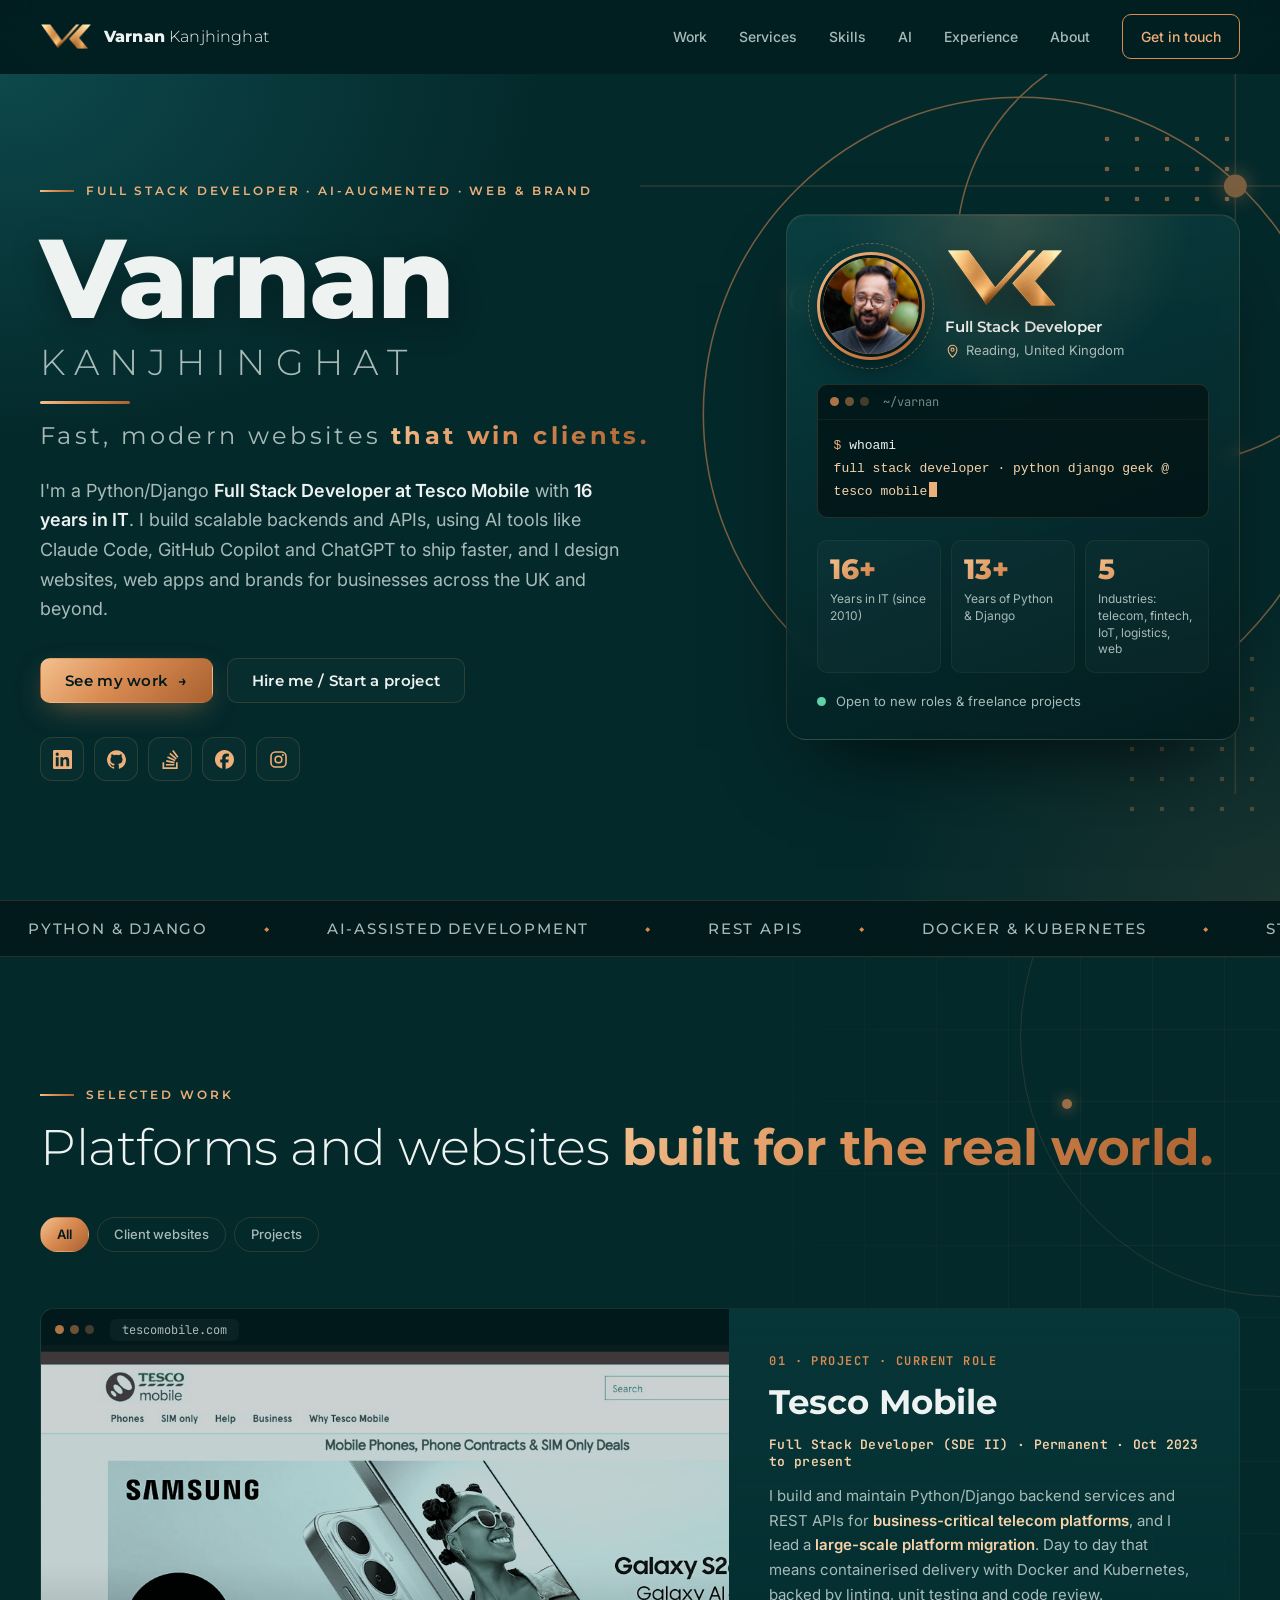
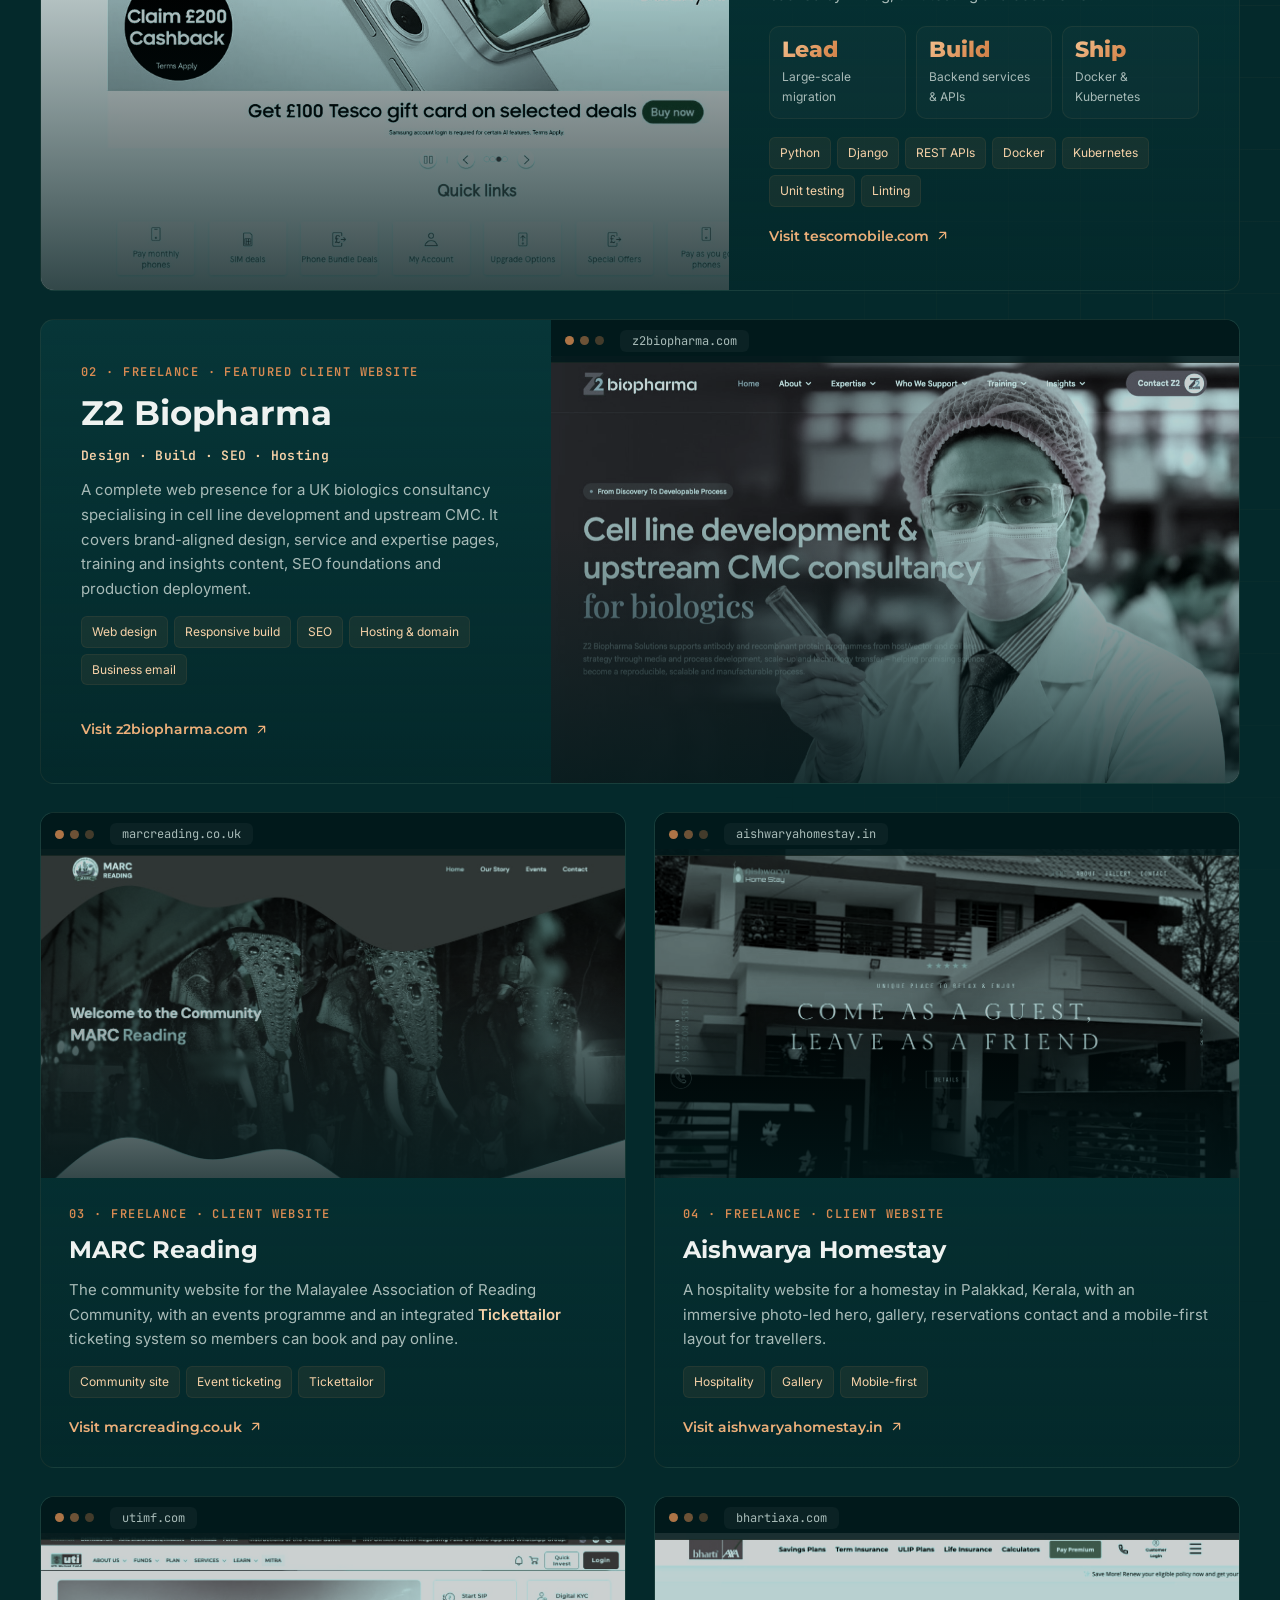
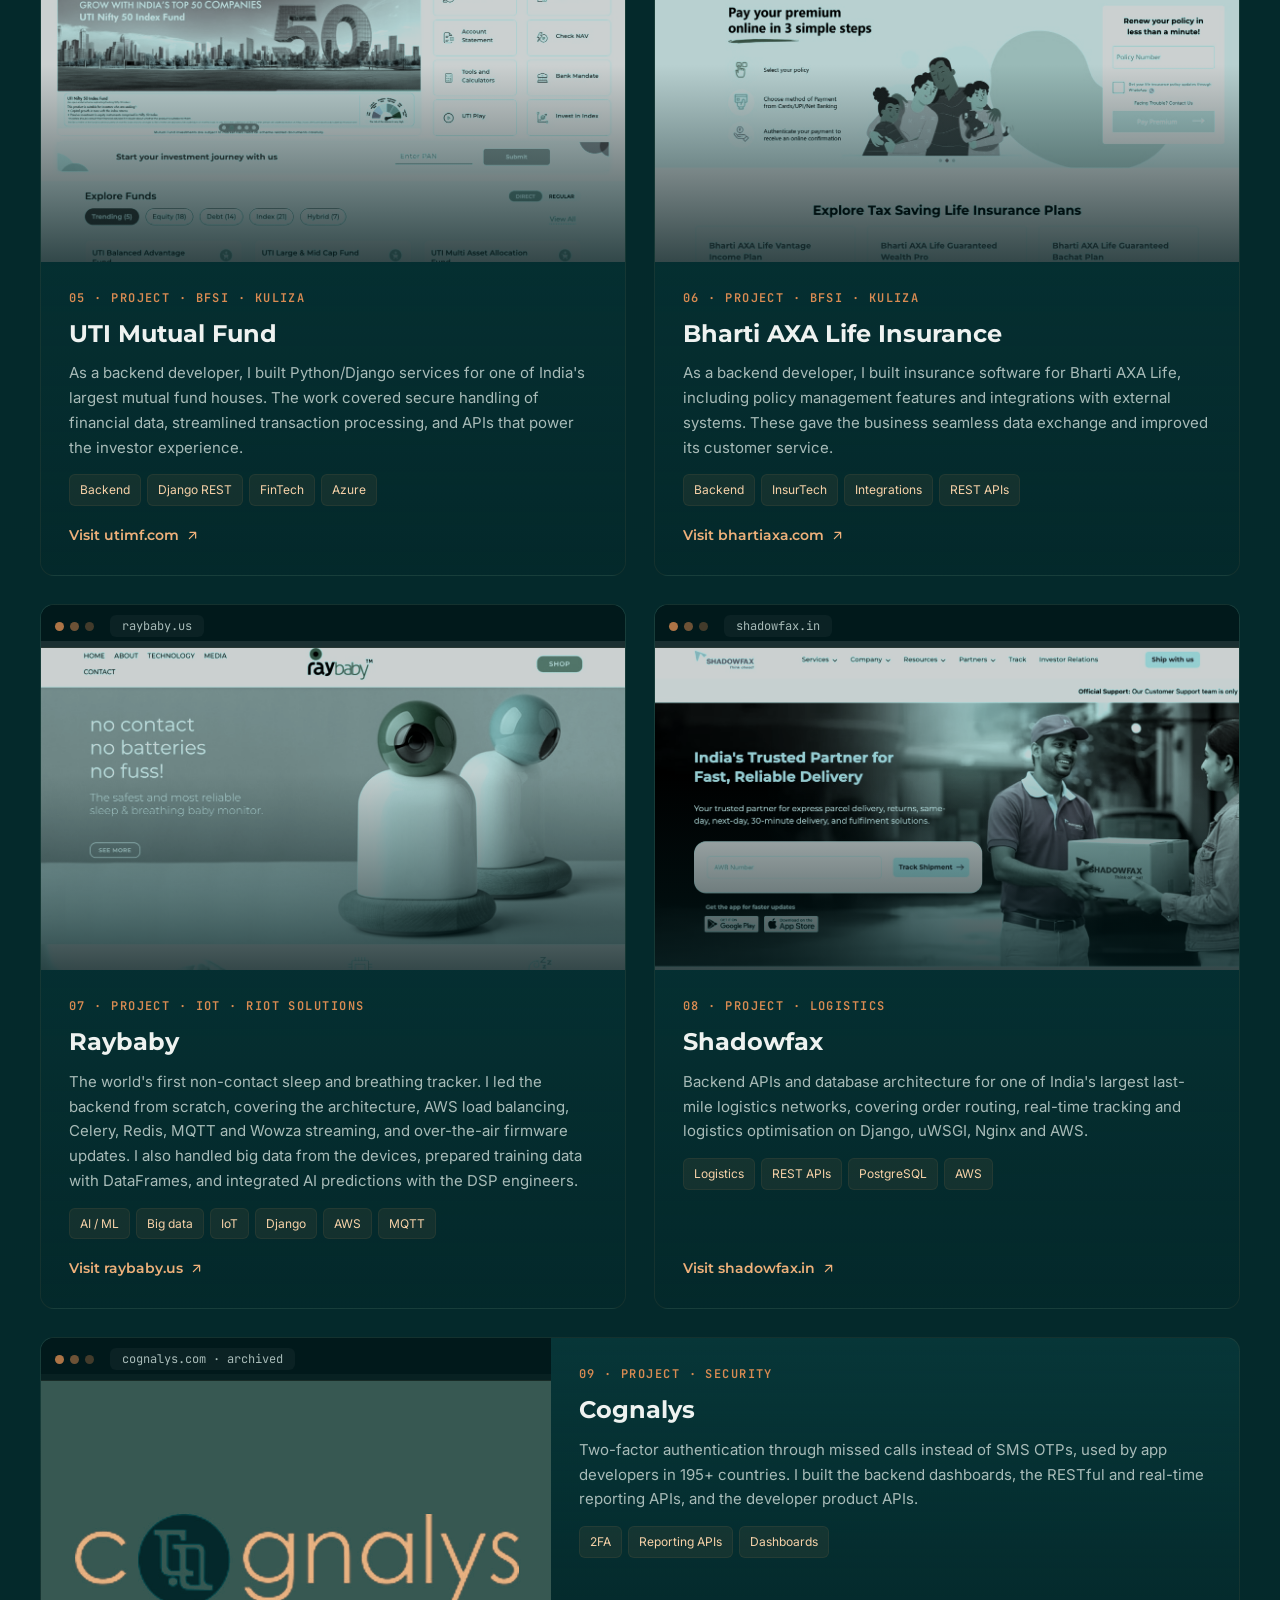
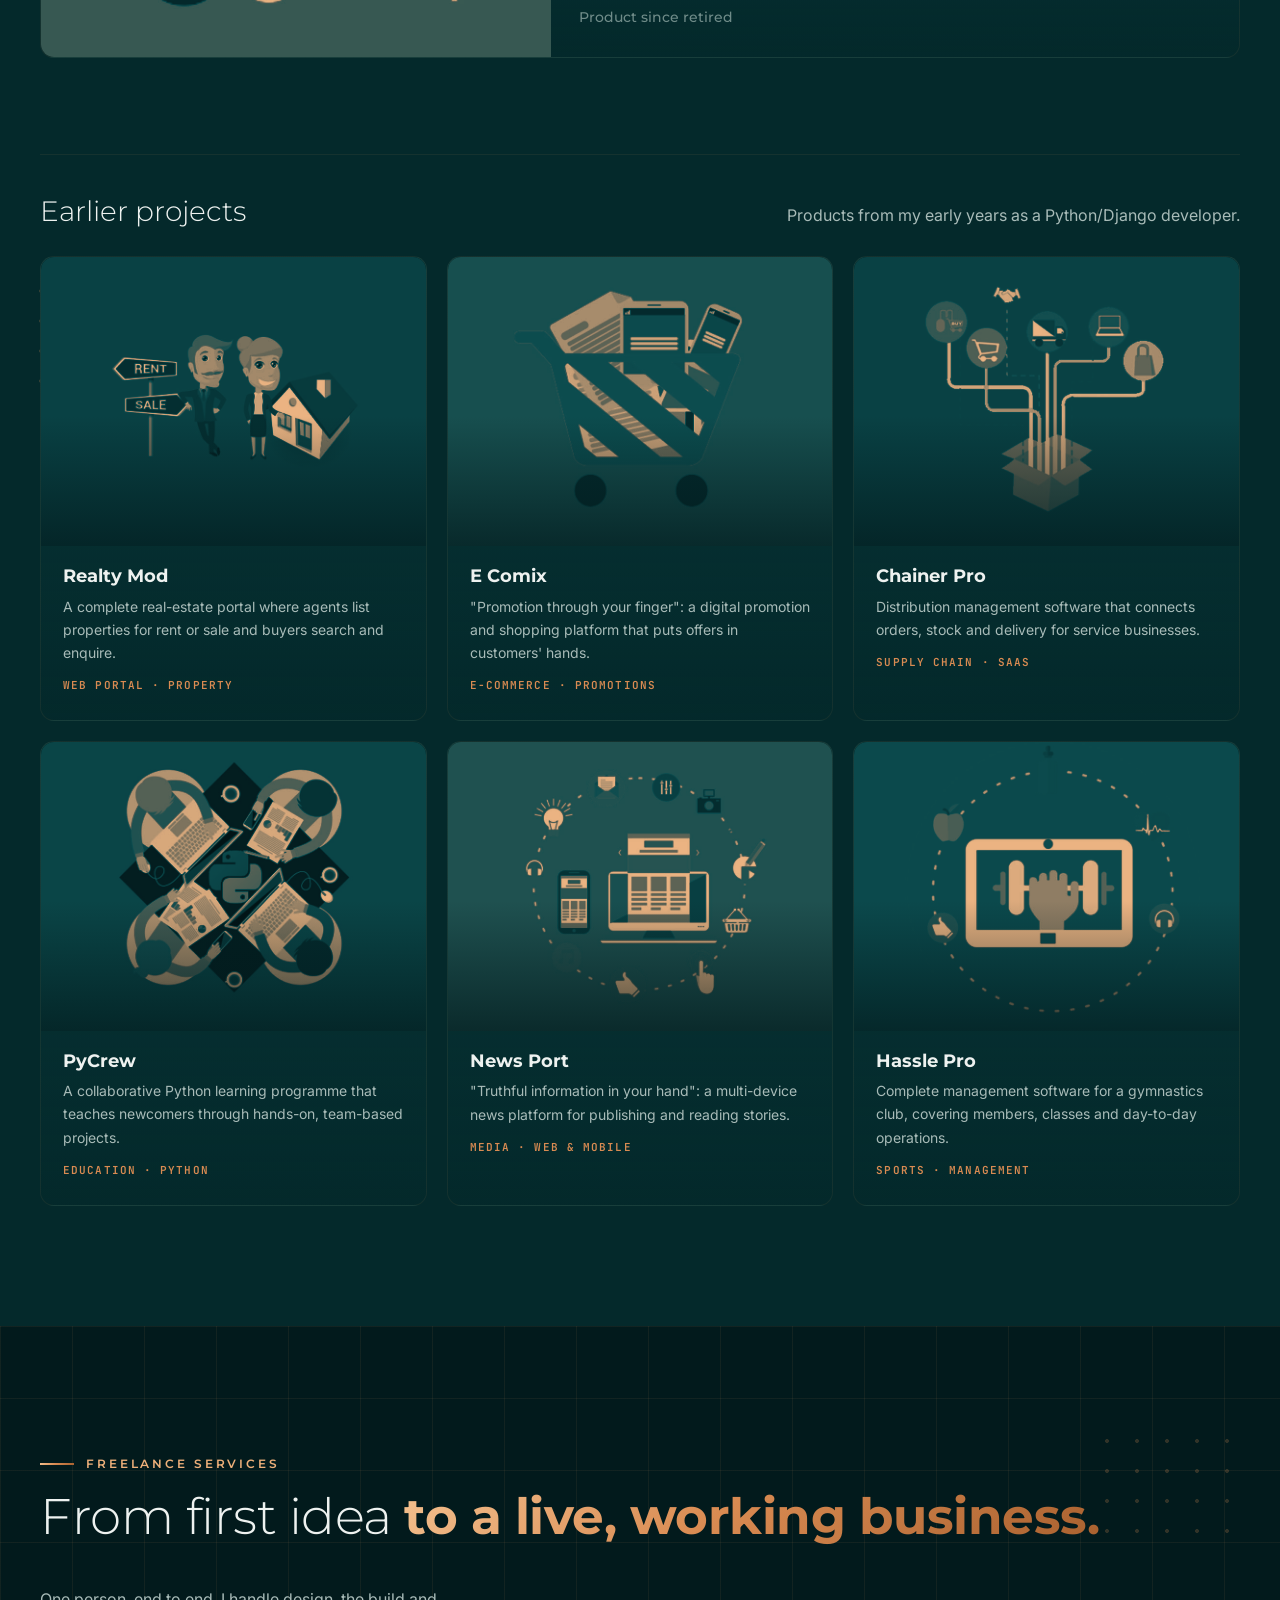
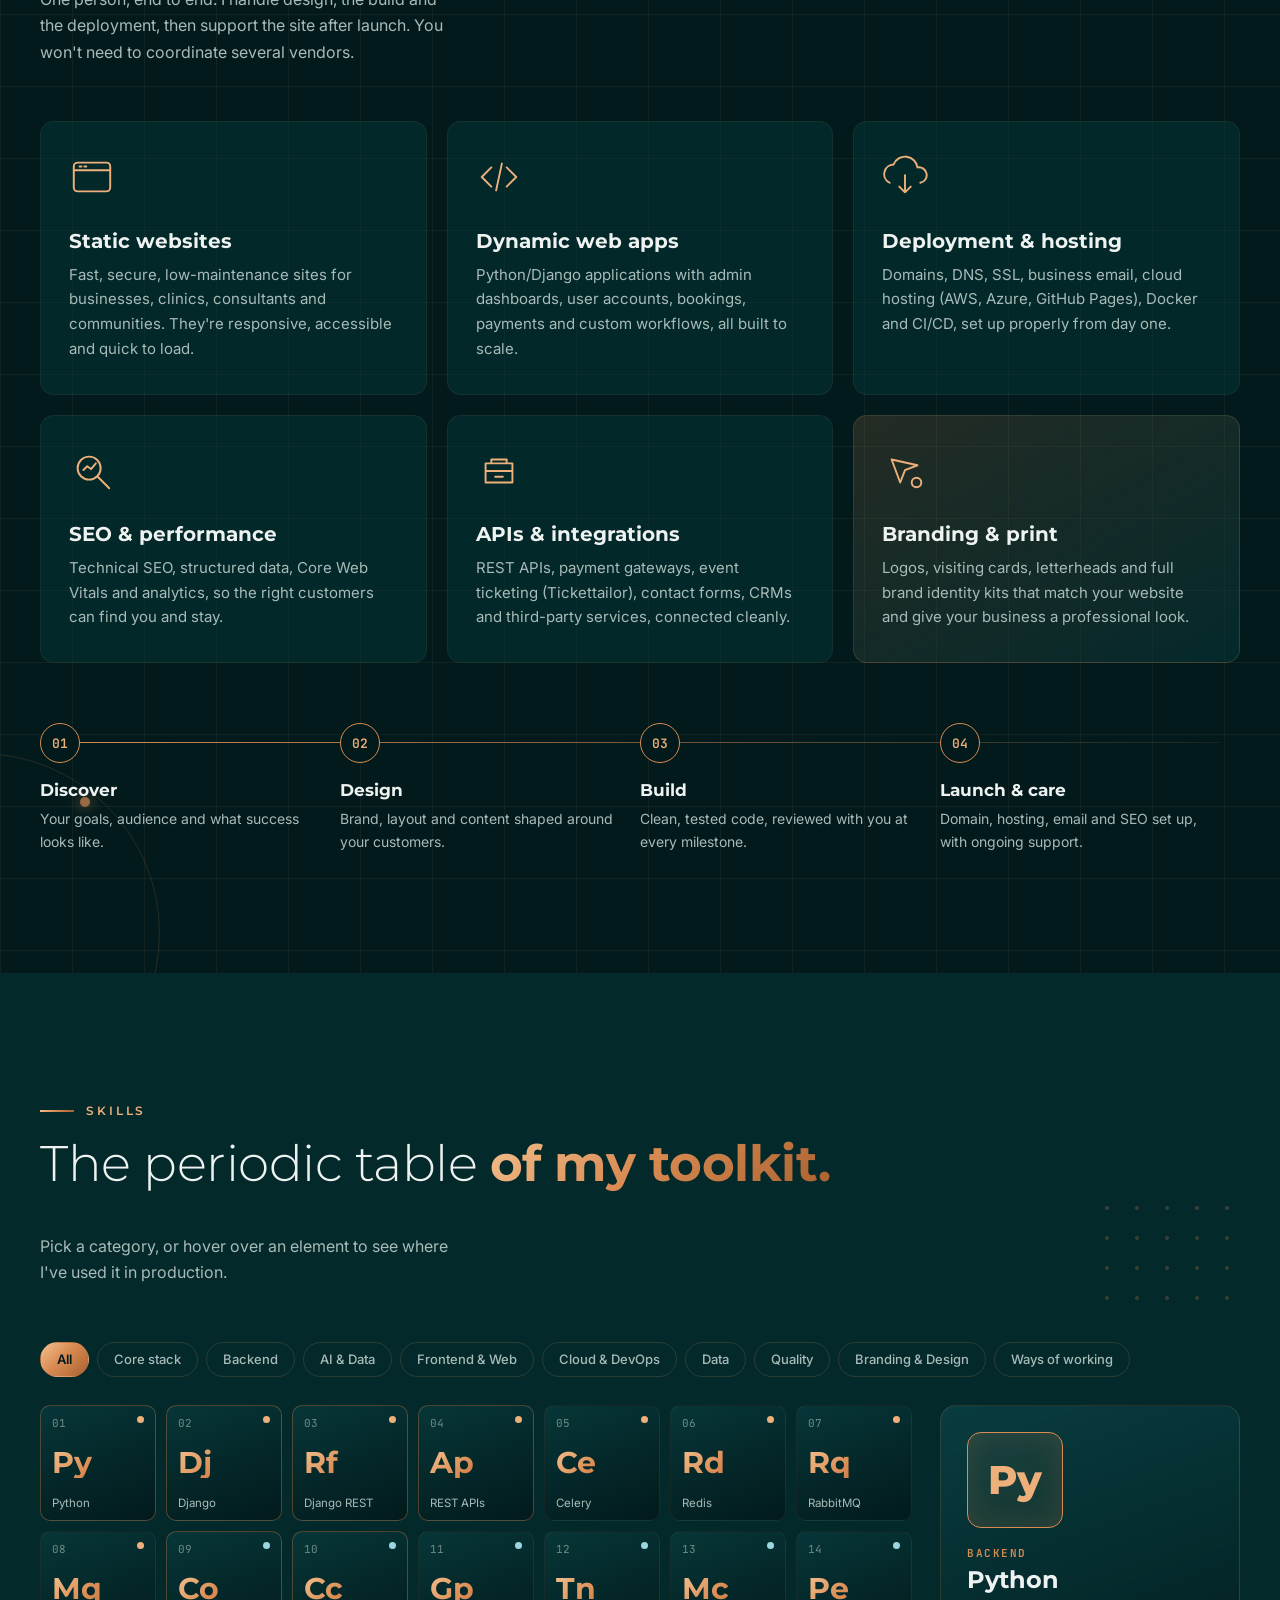
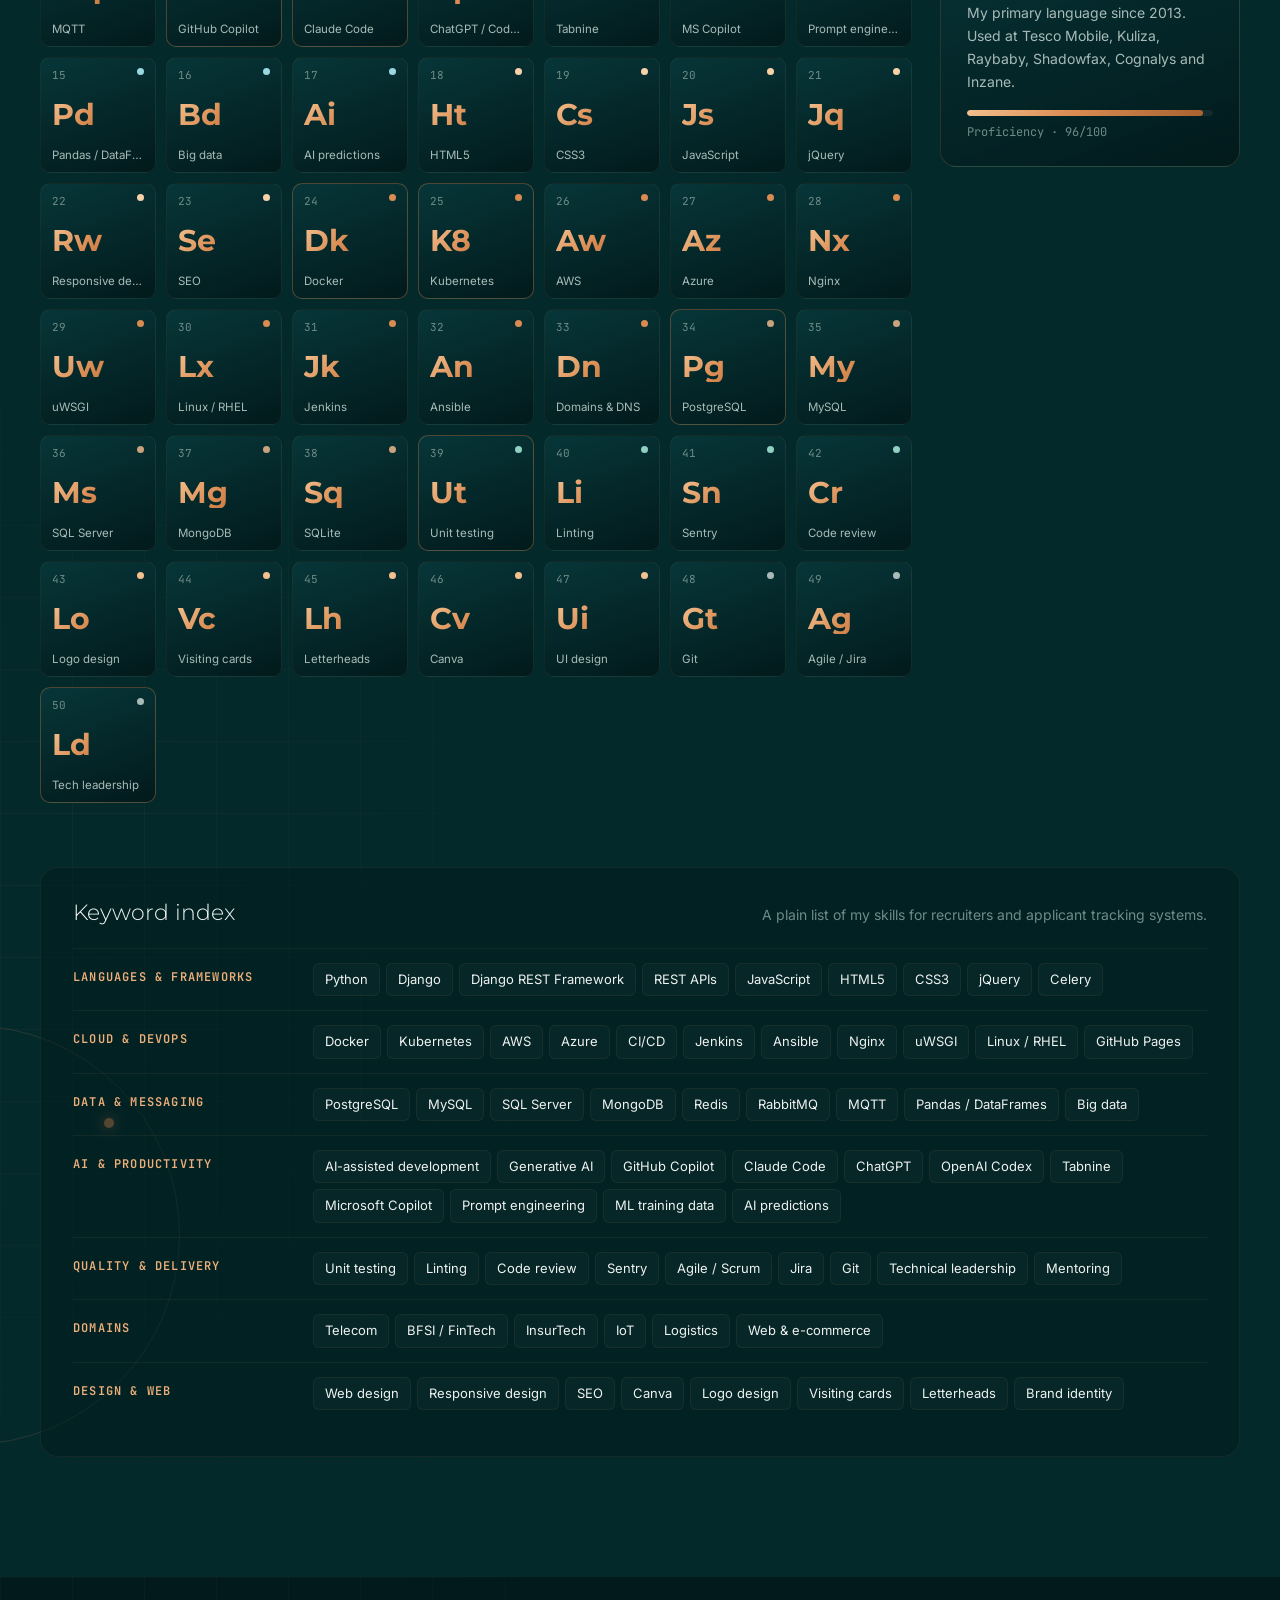
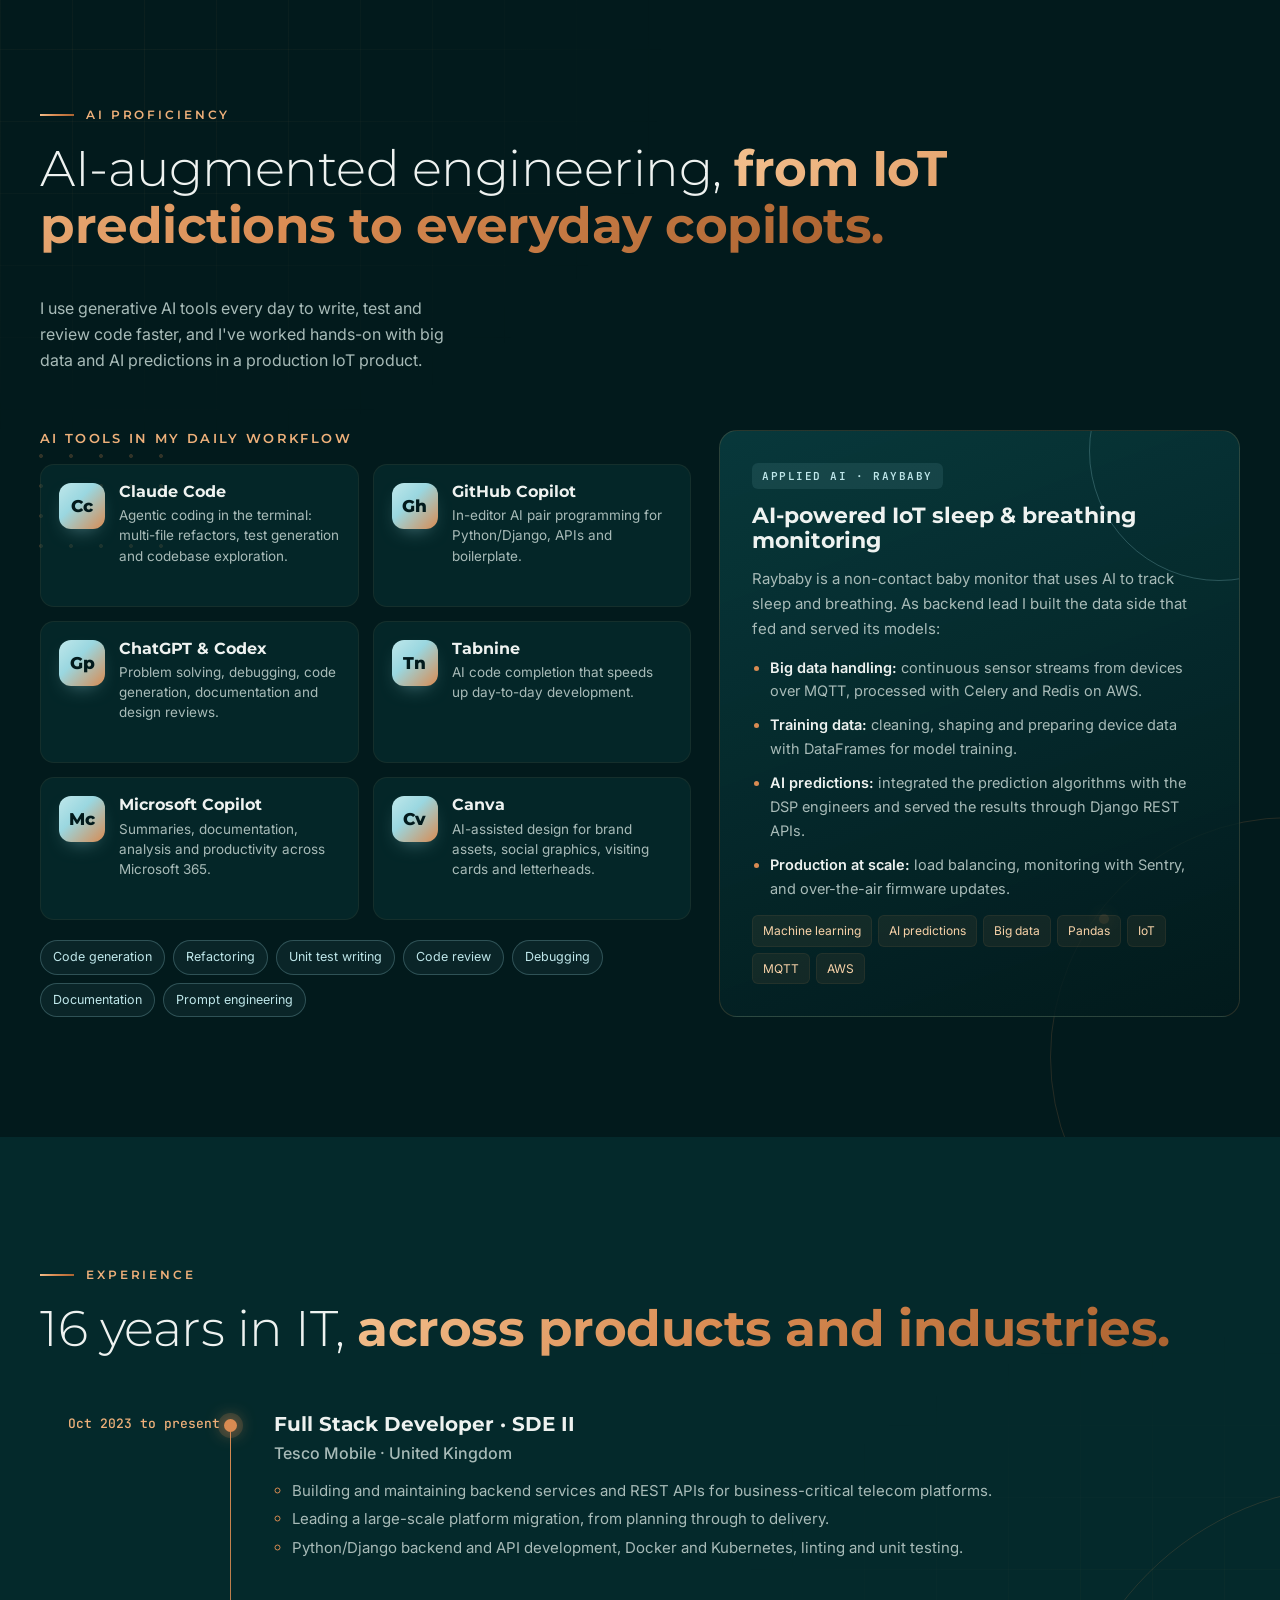
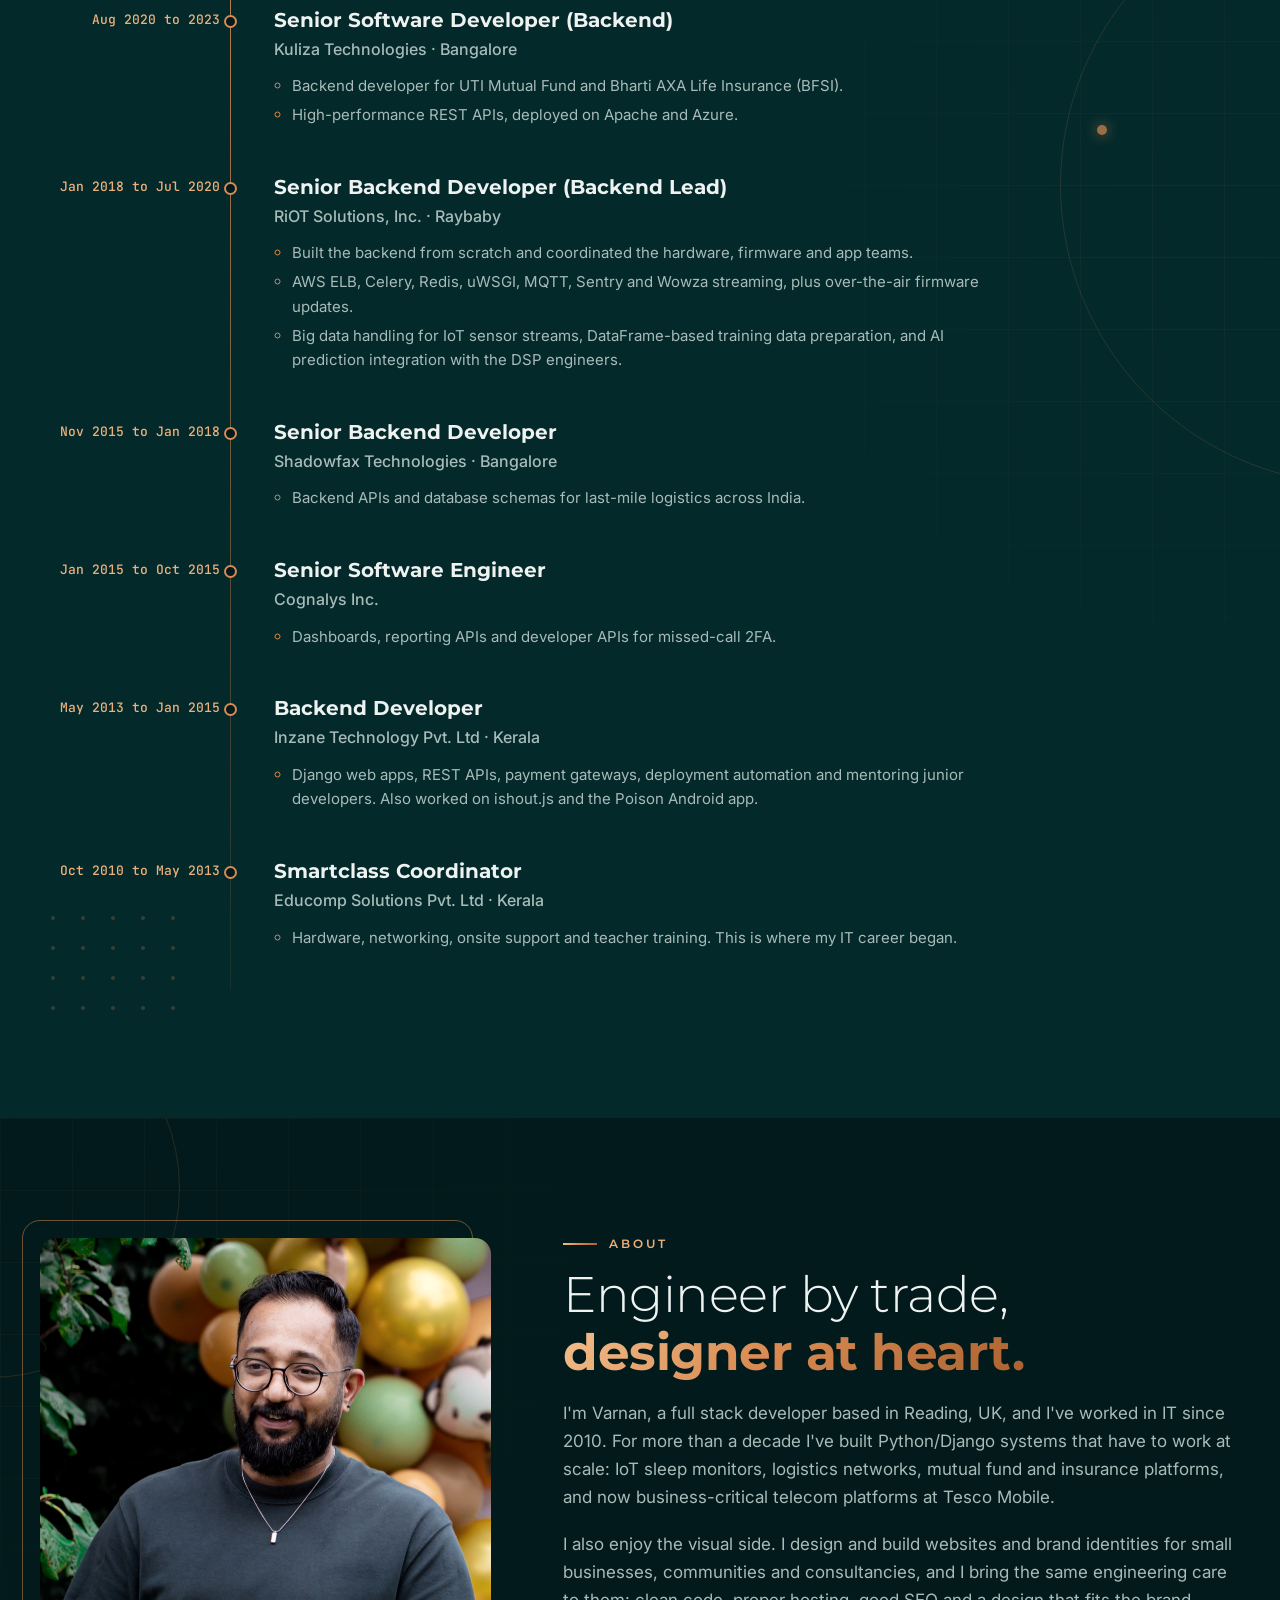
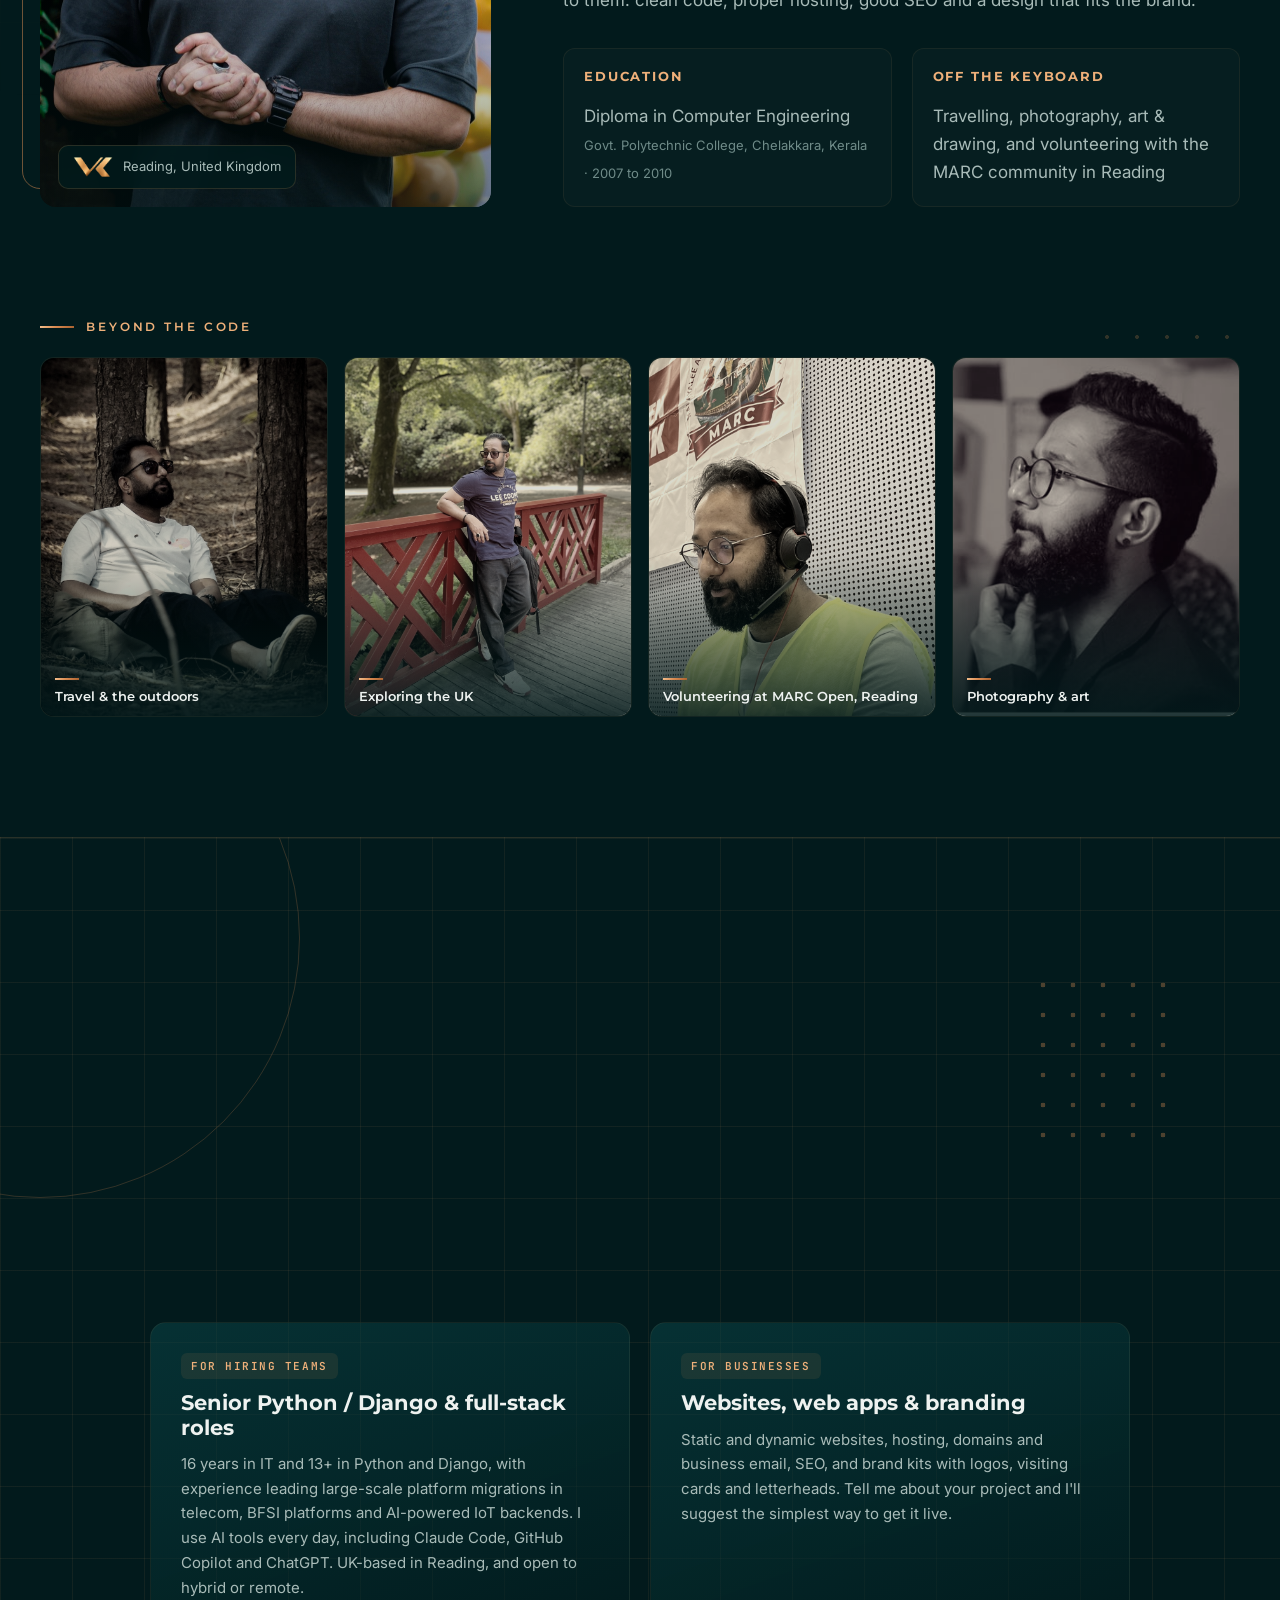
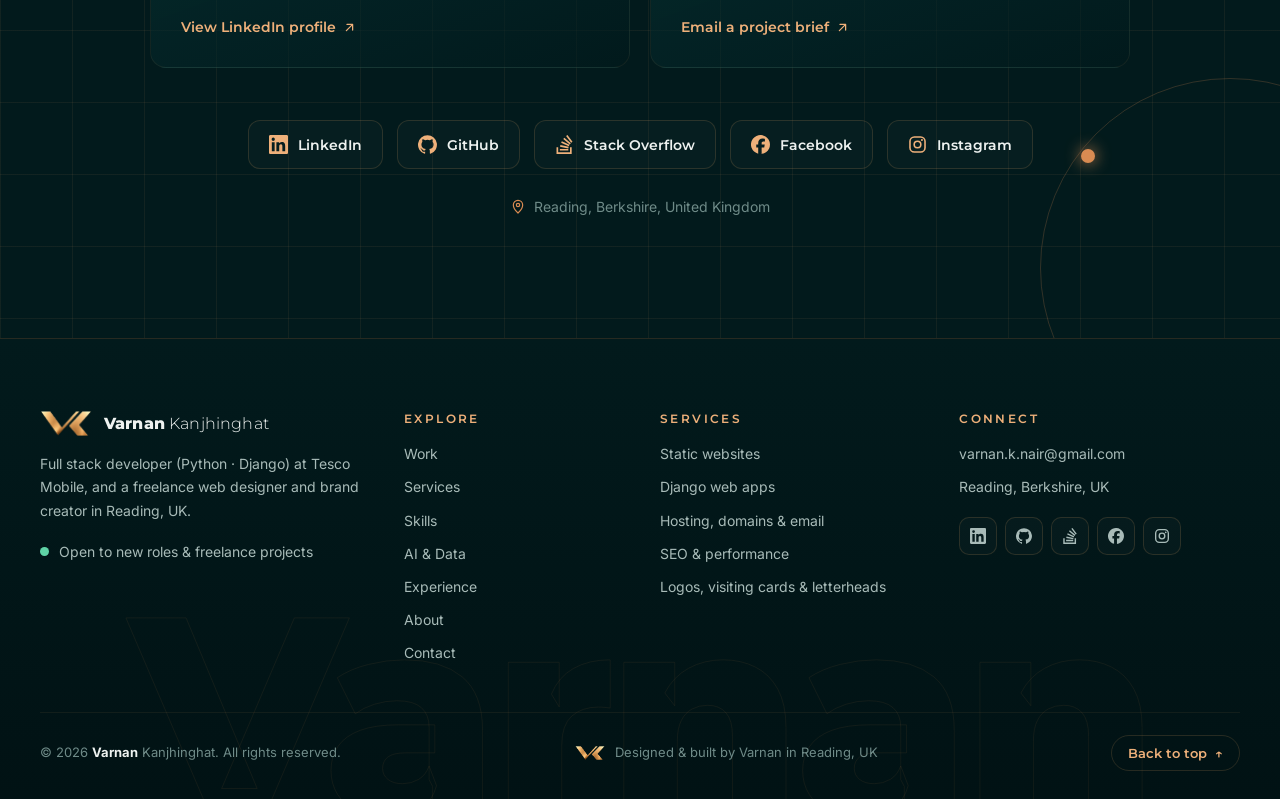
==== commit 451aa4de: "Describe current role in general terms" ====
--- a/index.html
+++ b/index.html
@@ -8,7 +8,7 @@
   <!-- ===== Primary SEO ===== -->
   <title>Varnan Kanjhinghat | Full Stack Python Django Developer &amp; Freelance Web Designer, Reading UK</title>
   <meta name="description" content="Varnan Kanjhinghat is a full stack Python/Django developer (SDE II) at Tesco Mobile with 16 years in IT, and a freelance web designer in Reading, UK. He builds websites, web apps, REST APIs, cloud deployments and brand identities.">
-  <meta name="keywords" content="Varnan Kanjhinghat, Varnan K Nair, full stack developer UK, full stack developer Reading, full stack Python developer, Python developer UK, Django developer Reading, senior Python developer, full stack developer Reading, backend developer UK, Django REST Framework developer, REST API developer, Docker Kubernetes developer, software developer Tesco Mobile, OCS CCS migration, telecom charging systems, BFSI software developer, fintech Django developer, IoT backend developer, freelance web designer Reading, freelance web developer Berkshire, website design London, small business website UK, static website developer, dynamic website development, website hosting and domain setup, business email setup, SEO services Reading, logo design, visiting card design, business card design, letterhead design, brand identity design, AI-assisted development, AI-augmented software engineer, generative AI tools, GitHub Copilot, Claude Code, ChatGPT, OpenAI Codex, Tabnine, Microsoft Copilot, prompt engineering, LLM tools for developers, machine learning data preparation, Pandas DataFrames, big data processing, AI predictions IoT, predictive analytics, AI IoT backend, microservices APIs, CI/CD pipelines, test-driven development, agile software engineer, technical lead Python">
+  <meta name="keywords" content="Varnan Kanjhinghat, Varnan K Nair, full stack developer UK, full stack developer Reading, full stack Python developer, Python developer UK, Django developer Reading, senior Python developer, full stack developer Reading, backend developer UK, Django REST Framework developer, REST API developer, Docker Kubernetes developer, software developer Tesco Mobile, telecom software developer, BFSI software developer, fintech Django developer, IoT backend developer, freelance web designer Reading, freelance web developer Berkshire, website design London, small business website UK, static website developer, dynamic website development, website hosting and domain setup, business email setup, SEO services Reading, logo design, visiting card design, business card design, letterhead design, brand identity design, AI-assisted development, AI-augmented software engineer, generative AI tools, GitHub Copilot, Claude Code, ChatGPT, OpenAI Codex, Tabnine, Microsoft Copilot, prompt engineering, LLM tools for developers, machine learning data preparation, Pandas DataFrames, big data processing, AI predictions IoT, predictive analytics, AI IoT backend, microservices APIs, CI/CD pipelines, test-driven development, agile software engineer, technical lead Python">
   <meta name="author" content="Varnan Kanjhinghat">
   <meta name="robots" content="index, follow, max-image-preview:large">
   <meta name="theme-color" content="#04292b">
@@ -84,7 +84,7 @@
           "occupationLocation": { "@type": "City", "name": "Reading" },
           "skills": "Python, Django, Django REST Framework, REST APIs, Docker, Kubernetes, PostgreSQL, AWS, Azure, unit testing, CI/CD, AI-assisted development (GitHub Copilot, Claude Code, ChatGPT/Codex, Tabnine, Microsoft Copilot), prompt engineering, ML data preparation with Pandas, big data, web design, SEO, branding"
         },
-        "knowsAbout": ["Python", "Django", "Django REST Framework", "REST API design", "Docker", "Kubernetes", "PostgreSQL", "MySQL", "MongoDB", "Redis", "Celery", "RabbitMQ", "MQTT", "AWS", "Azure", "Nginx", "CI/CD", "Unit testing", "Telecom charging systems", "OCS to CCS migration", "BFSI software", "IoT", "Web design", "Responsive web development", "SEO", "Logo design", "Brand identity", "AI-assisted software development", "Generative AI tools", "GitHub Copilot", "Claude Code", "ChatGPT", "OpenAI Codex", "Tabnine", "Microsoft Copilot", "Prompt engineering", "Machine learning data preparation", "Pandas", "Big data processing", "AI predictions for IoT devices", "Canva"],
+        "knowsAbout": ["Python", "Django", "Django REST Framework", "REST API design", "Docker", "Kubernetes", "PostgreSQL", "MySQL", "MongoDB", "Redis", "Celery", "RabbitMQ", "MQTT", "AWS", "Azure", "Nginx", "CI/CD", "Unit testing", "Telecom platforms", "BFSI software", "IoT", "Web design", "Responsive web development", "SEO", "Logo design", "Brand identity", "AI-assisted software development", "Generative AI tools", "GitHub Copilot", "Claude Code", "ChatGPT", "OpenAI Codex", "Tabnine", "Microsoft Copilot", "Prompt engineering", "Machine learning data preparation", "Pandas", "Big data processing", "AI predictions for IoT devices", "Canva"],
         "sameAs": [
           "https://in.linkedin.com/in/varnan",
           "https://github.com/Varnan",
@@ -231,7 +231,7 @@
         <dl class="stats">
           <div><dt><span data-count="16">0</span>+</dt><dd>Years in IT (since 2010)</dd></div>
           <div><dt><span data-count="13">0</span>+</dt><dd>Years of Python &amp; Django</dd></div>
-          <div><dt><span data-count="2">0</span>B</dt><dd>PAYG migration I'm leading</dd></div>
+          <div><dt><span data-count="5">0</span></dt><dd>Industries: telecom, fintech, IoT, logistics, web</dd></div>
         </dl>
         <p class="avail"><span class="pulse"></span> Open to new roles &amp; freelance projects</p>
       </aside>
@@ -270,11 +270,11 @@
             <span class="num">01 · Project · Current role</span>
             <h3>Tesco Mobile</h3>
             <p class="role-line">Full Stack Developer (SDE II) · Permanent · Oct 2023 to present</p>
-            <p>I'm developing Tesco Mobile's <strong>Offer Manager</strong> software, and I lead the <strong>OCS → CCS migration</strong>. That programme moves every pay-as-you-go customer from the legacy Online Charging System to a new Converged Charging System, to meet UK telecoms security legislation on removing high-risk vendor dependencies.</p>
+            <p>I build and maintain Python/Django backend services and REST APIs for <strong>business-critical telecom platforms</strong>, and I lead a <strong>large-scale platform migration</strong>. Day to day that means containerised delivery with Docker and Kubernetes, backed by linting, unit testing and code review.</p>
             <dl class="mini-stats">
-              <div><dt>2B</dt><dd>PAYG migration scale</dd></div>
-              <div><dt>Lead</dt><dd>OCS → CCS</dd></div>
-              <div><dt>Build</dt><dd>Offer Manager</dd></div>
+              <div><dt>Lead</dt><dd>Large-scale migration</dd></div>
+              <div><dt>Build</dt><dd>Backend services &amp; APIs</dd></div>
+              <div><dt>Ship</dt><dd>Docker &amp; Kubernetes</dd></div>
             </dl>
             <ul class="tags"><li>Python</li><li>Django</li><li>REST APIs</li><li>Docker</li><li>Kubernetes</li><li>Unit testing</li><li>Linting</li></ul>
             <a class="link" href="https://www.tescomobile.com/" target="_blank" rel="noopener">Visit tescomobile.com <svg><use href="#i-arrow"/></svg></a>
@@ -527,7 +527,7 @@
           <div><dt>Data &amp; messaging</dt><dd><span>PostgreSQL</span><span>MySQL</span><span>SQL Server</span><span>MongoDB</span><span>Redis</span><span>RabbitMQ</span><span>MQTT</span><span>Pandas / DataFrames</span><span>Big data</span></dd></div>
           <div><dt>AI &amp; productivity</dt><dd><span>AI-assisted development</span><span>Generative AI</span><span>GitHub Copilot</span><span>Claude Code</span><span>ChatGPT</span><span>OpenAI Codex</span><span>Tabnine</span><span>Microsoft Copilot</span><span>Prompt engineering</span><span>ML training data</span><span>AI predictions</span></dd></div>
           <div><dt>Quality &amp; delivery</dt><dd><span>Unit testing</span><span>Linting</span><span>Code review</span><span>Sentry</span><span>Agile / Scrum</span><span>Jira</span><span>Git</span><span>Technical leadership</span><span>Mentoring</span></dd></div>
-          <div><dt>Domains</dt><dd><span>Telecom (OCS / CCS charging)</span><span>Offer management</span><span>BFSI / FinTech</span><span>InsurTech</span><span>IoT</span><span>Logistics</span><span>Web &amp; e-commerce</span></dd></div>
+          <div><dt>Domains</dt><dd><span>Telecom</span><span>BFSI / FinTech</span><span>InsurTech</span><span>IoT</span><span>Logistics</span><span>Web &amp; e-commerce</span></dd></div>
           <div><dt>Design &amp; web</dt><dd><span>Web design</span><span>Responsive design</span><span>SEO</span><span>Canva</span><span>Logo design</span><span>Visiting cards</span><span>Letterheads</span><span>Brand identity</span></dd></div>
         </dl>
       </div>
@@ -592,8 +592,8 @@
             <h3>Full Stack Developer · SDE II</h3>
             <p class="org">Tesco Mobile · United Kingdom</p>
             <ul>
-              <li>Developing Tesco Mobile's Offer Manager software.</li>
-              <li>Leading the OCS → CCS charging migration for all pay-as-you-go customers, driven by UK telecoms security legislation.</li>
+              <li>Building and maintaining backend services and REST APIs for business-critical telecom platforms.</li>
+              <li>Leading a large-scale platform migration, from planning through to delivery.</li>
               <li>Python/Django backend and API development, Docker and Kubernetes, linting and unit testing.</li>
             </ul>
           </div>
@@ -666,7 +666,7 @@
       <div class="about-copy">
         <p class="eyebrow">About</p>
         <h2>Engineer by trade, <em>designer at heart.</em></h2>
-        <p>I'm Varnan, a full stack developer based in Reading, UK, and I've worked in IT since 2010. For more than a decade I've built Python/Django systems that have to work at scale: IoT sleep monitors, logistics networks, mutual fund and insurance platforms, and now the charging and offer platforms behind Tesco Mobile's pay-as-you-go customers.</p>
+        <p>I'm Varnan, a full stack developer based in Reading, UK, and I've worked in IT since 2010. For more than a decade I've built Python/Django systems that have to work at scale: IoT sleep monitors, logistics networks, mutual fund and insurance platforms, and now business-critical telecom platforms at Tesco Mobile.</p>
         <p>I also enjoy the visual side. I design and build websites and brand identities for small businesses, communities and consultancies, and I bring the same engineering care to them: clean code, proper hosting, good SEO and a design that fits the brand.</p>
         <div class="about-grid">
           <div><h4>Education</h4><p>Diploma in Computer Engineering<br><span>Govt. Polytechnic College, Chelakkara, Kerala · 2007 to 2010</span></p></div>
@@ -701,7 +701,7 @@
         <article class="aud reveal">
           <span class="aud-tag">For hiring teams</span>
           <h3>Senior Python / Django &amp; full-stack roles</h3>
-          <p>16 years in IT and 13+ in Python and Django, with experience leading large-scale telecom migrations, BFSI platforms and AI-powered IoT backends. I use AI tools every day, including Claude Code, GitHub Copilot and ChatGPT. UK-based in Reading, and open to hybrid or remote.</p>
+          <p>16 years in IT and 13+ in Python and Django, with experience leading large-scale platform migrations in telecom, BFSI platforms and AI-powered IoT backends. I use AI tools every day, including Claude Code, GitHub Copilot and ChatGPT. UK-based in Reading, and open to hybrid or remote.</p>
           <a class="link" href="https://in.linkedin.com/in/varnan" target="_blank" rel="noopener">View LinkedIn profile <svg><use href="#i-arrow"/></svg></a>
         </article>
         <article class="aud reveal">
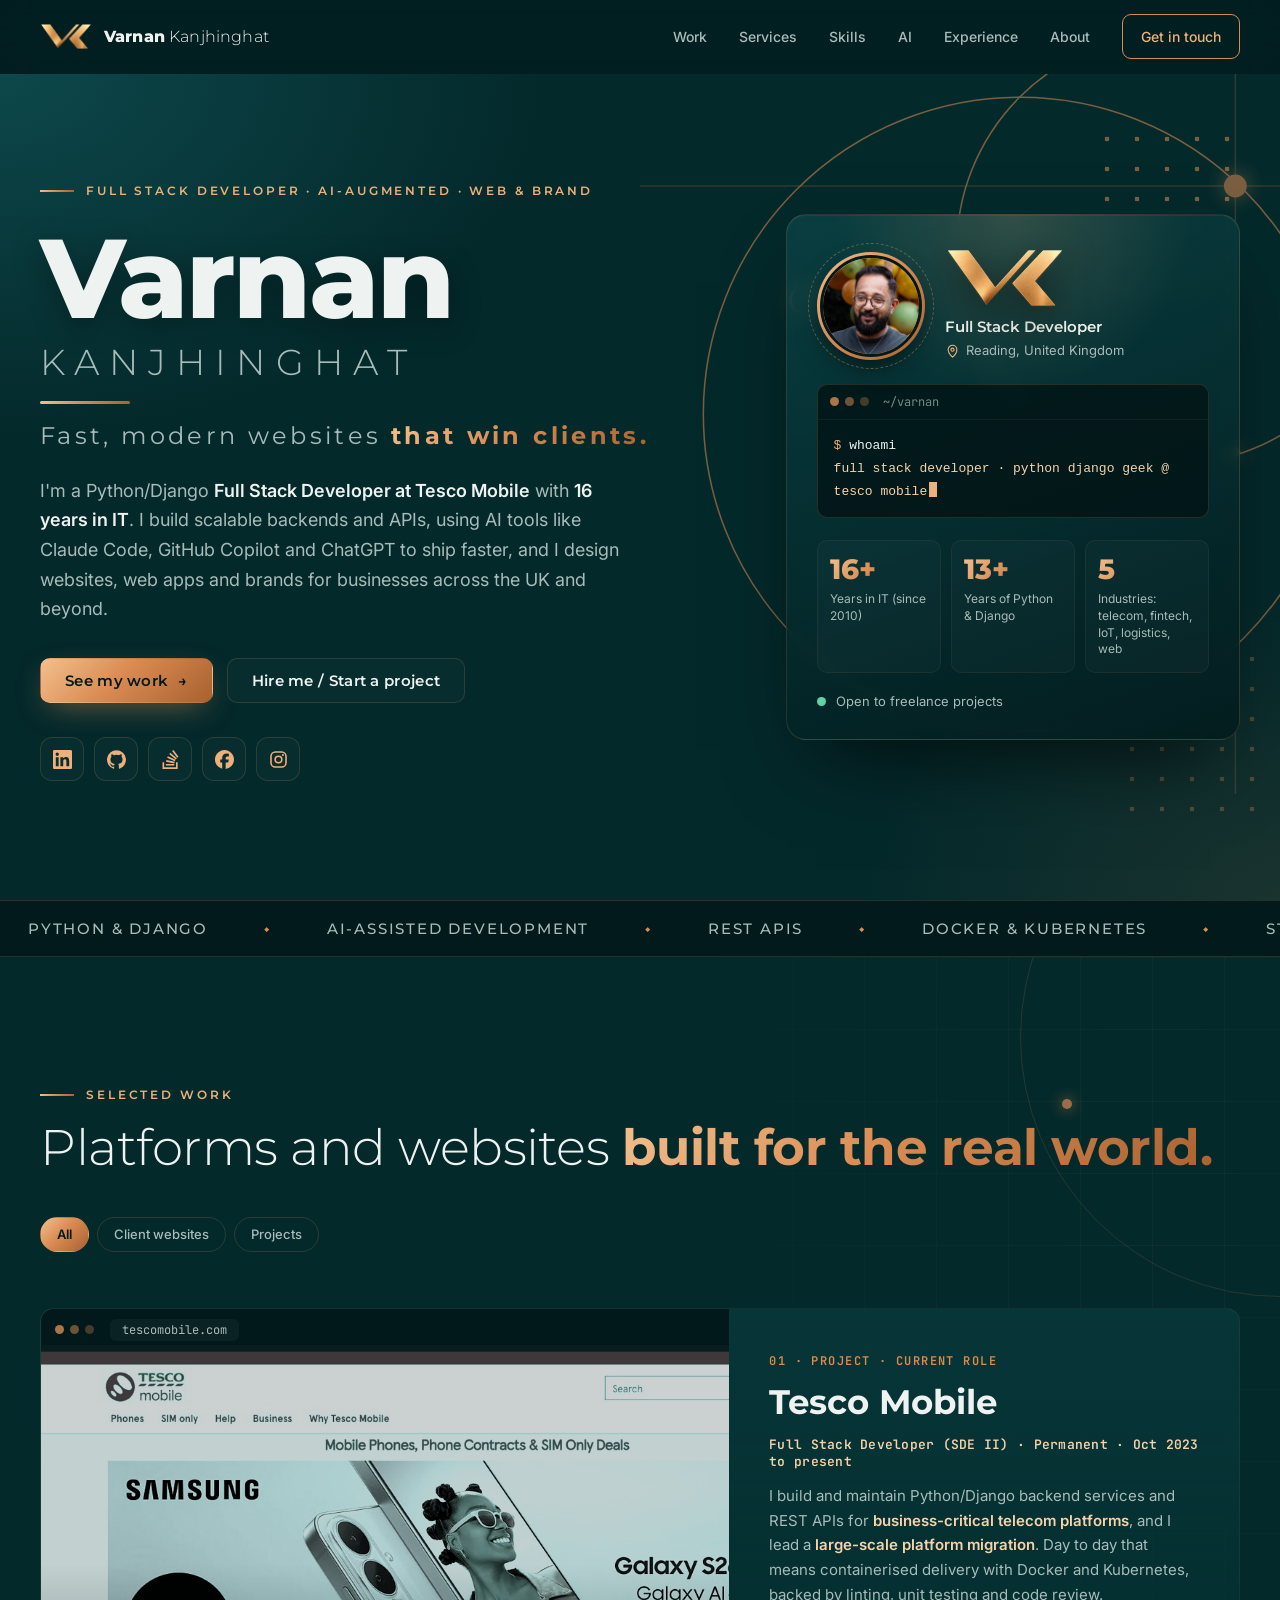
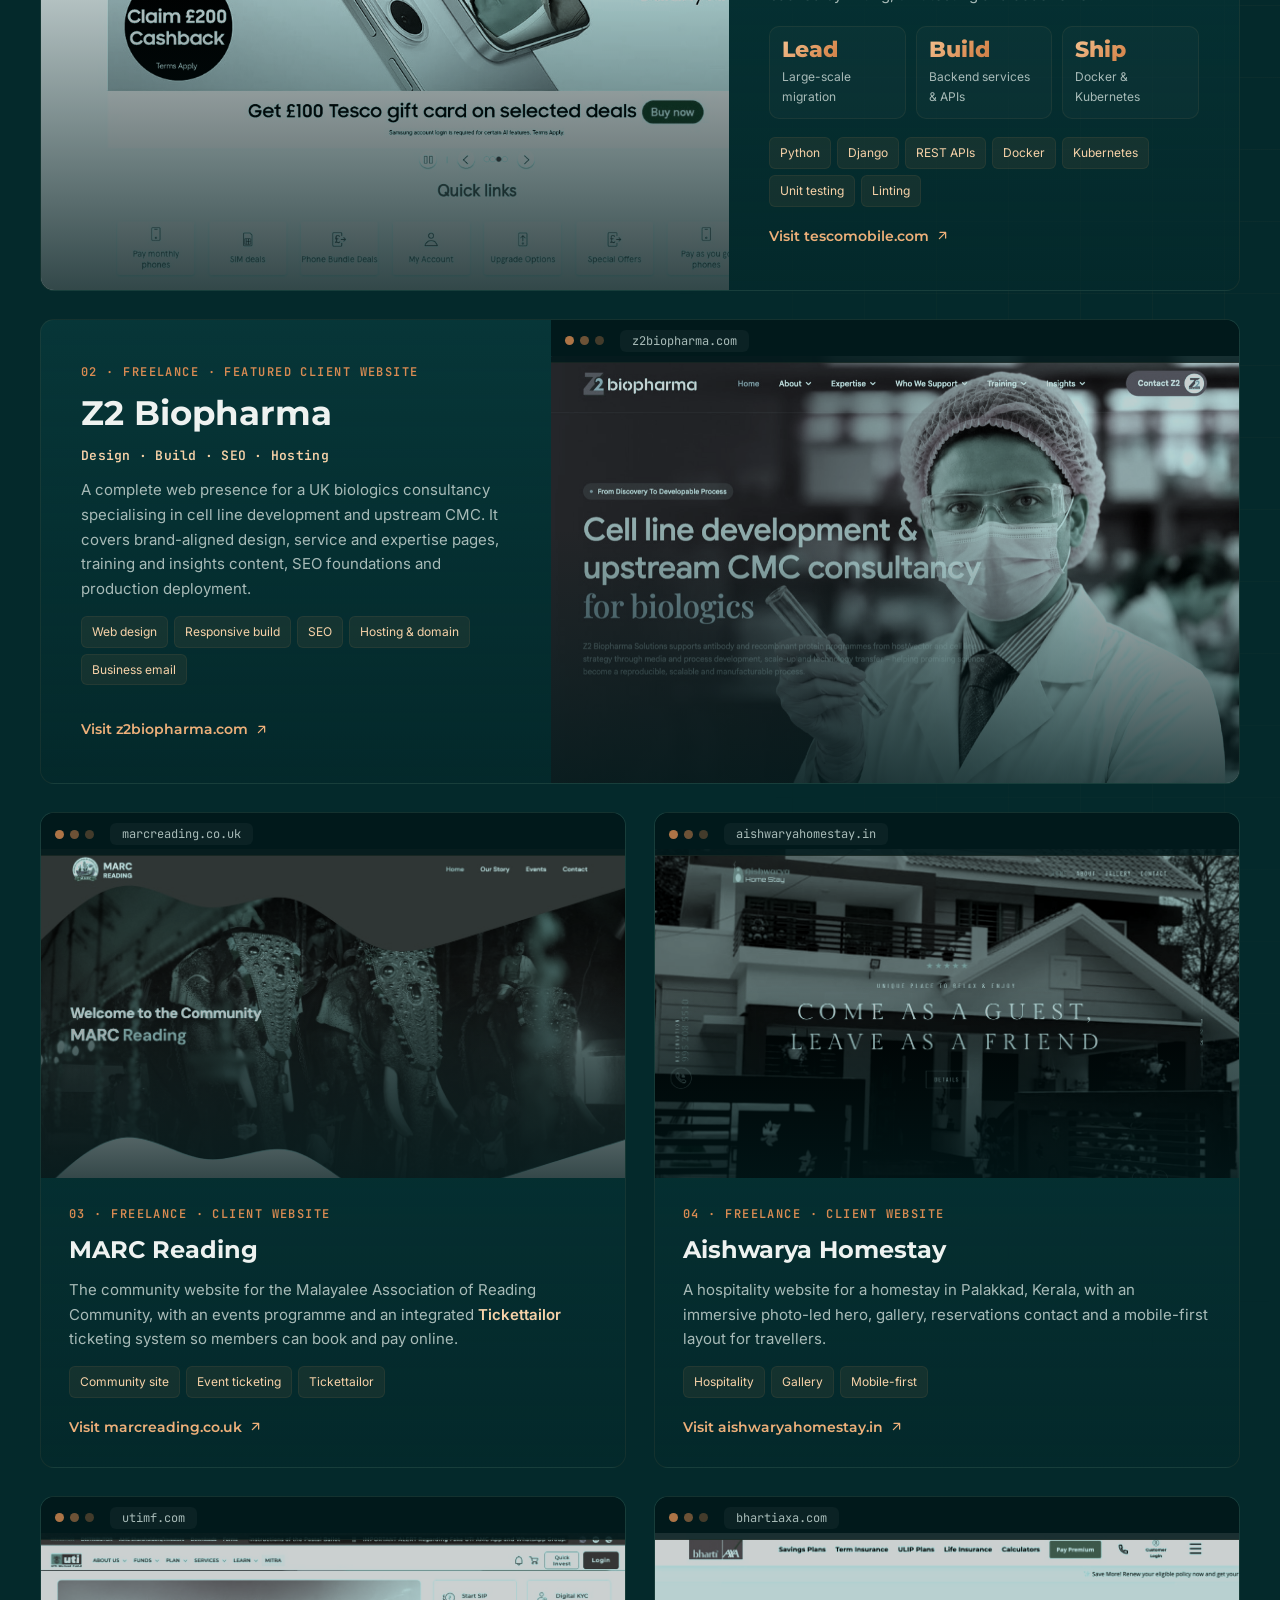
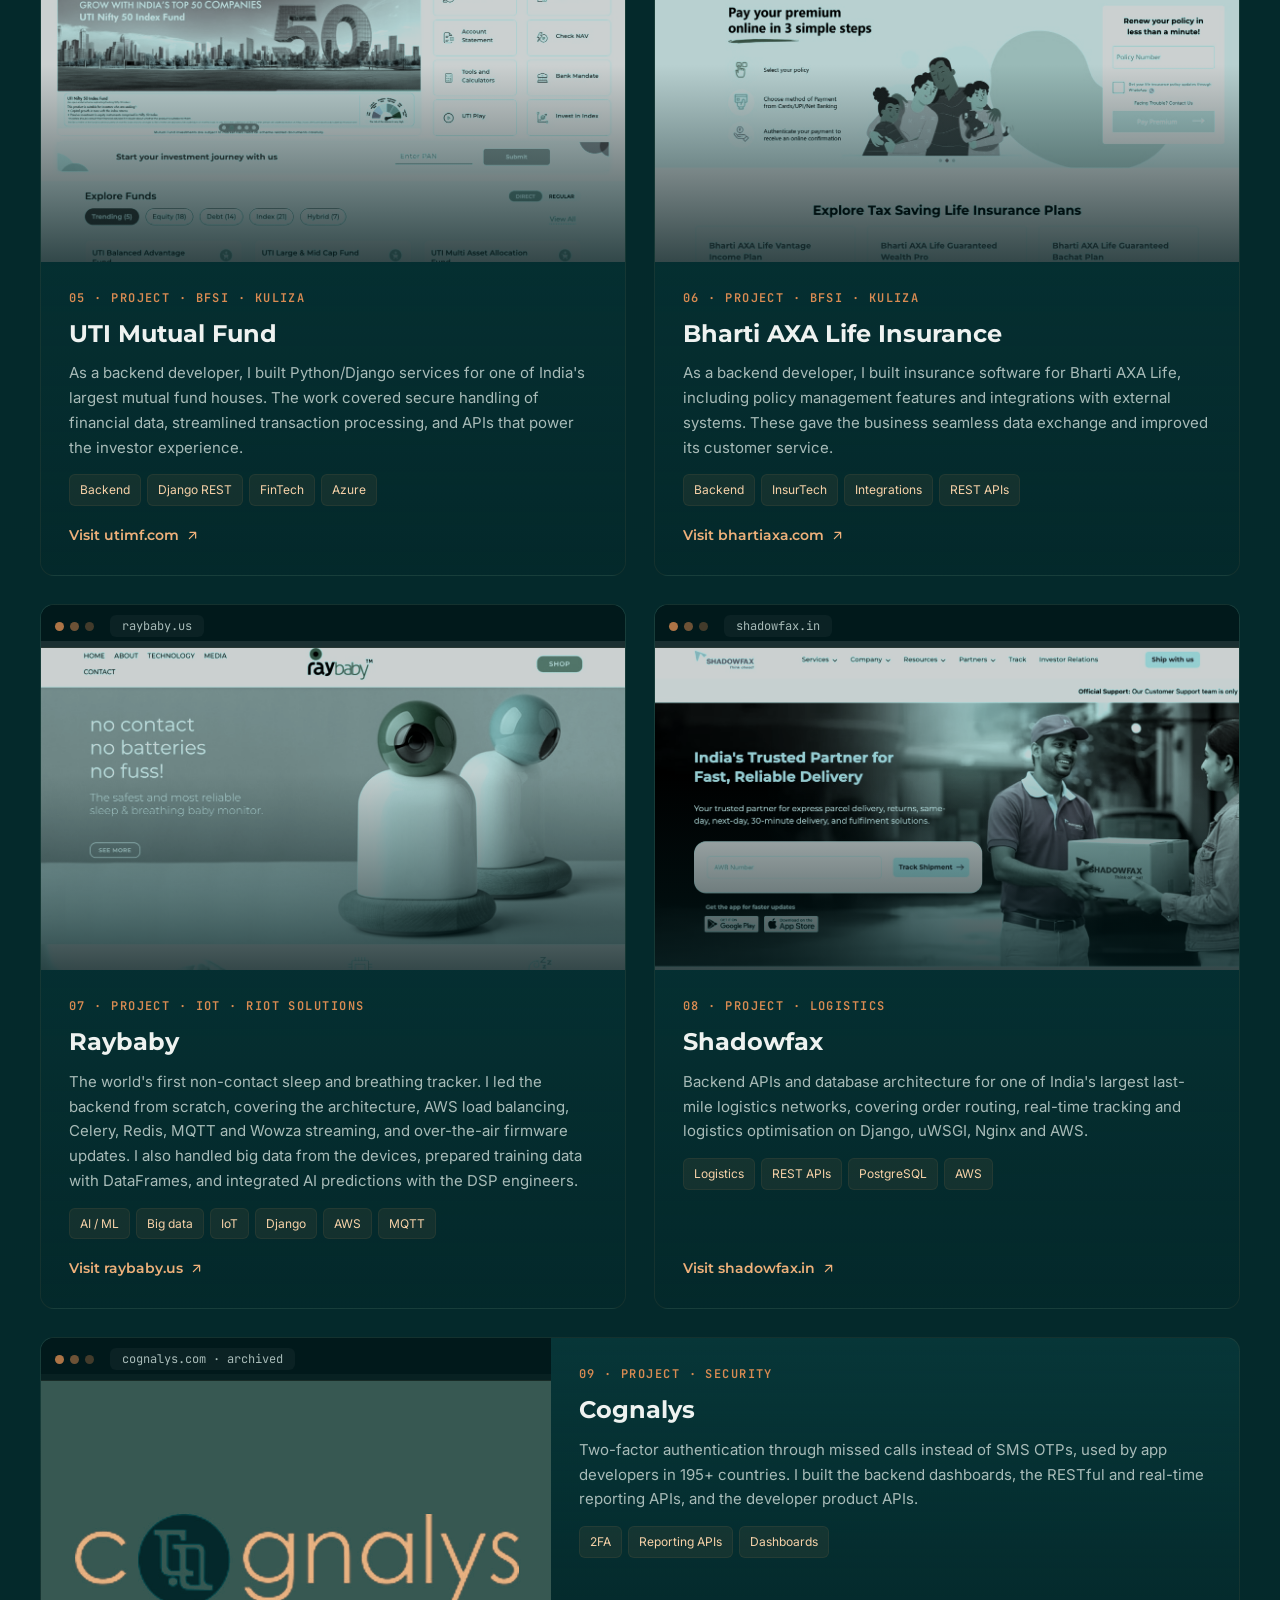
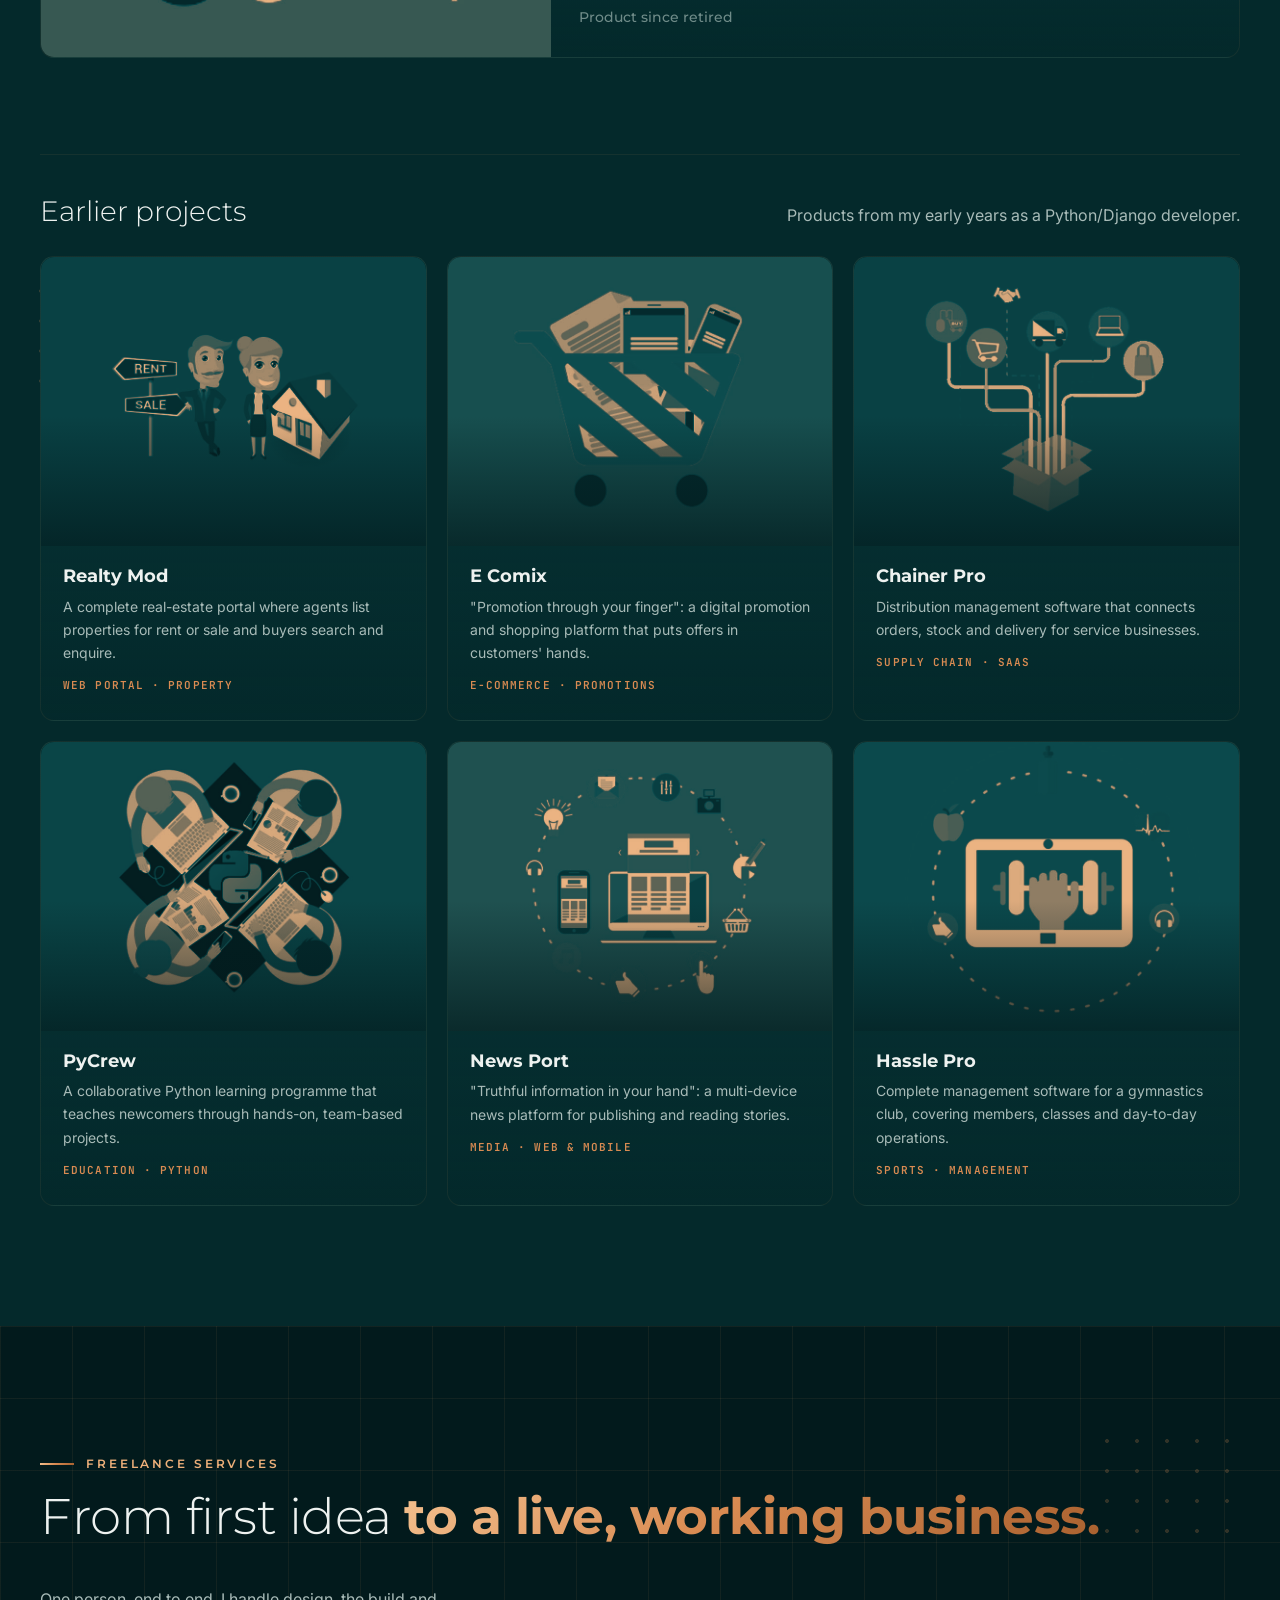
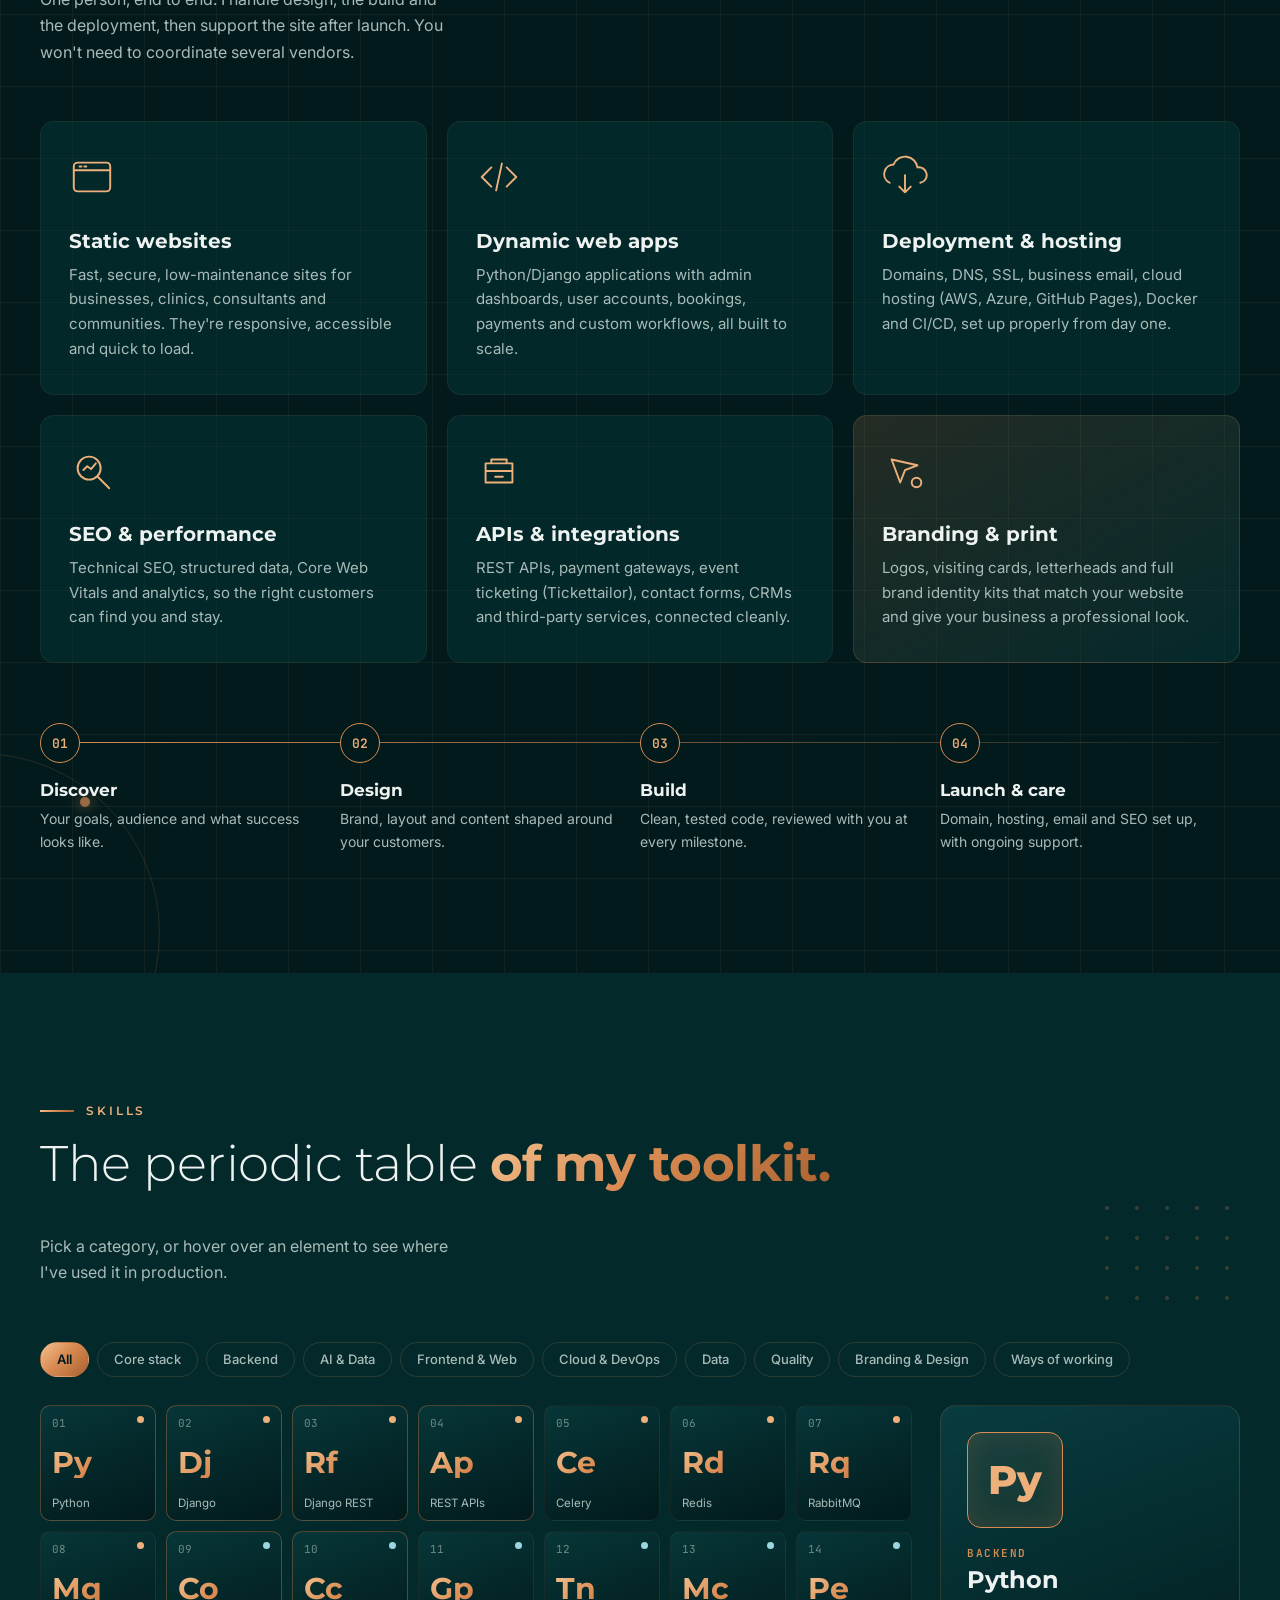
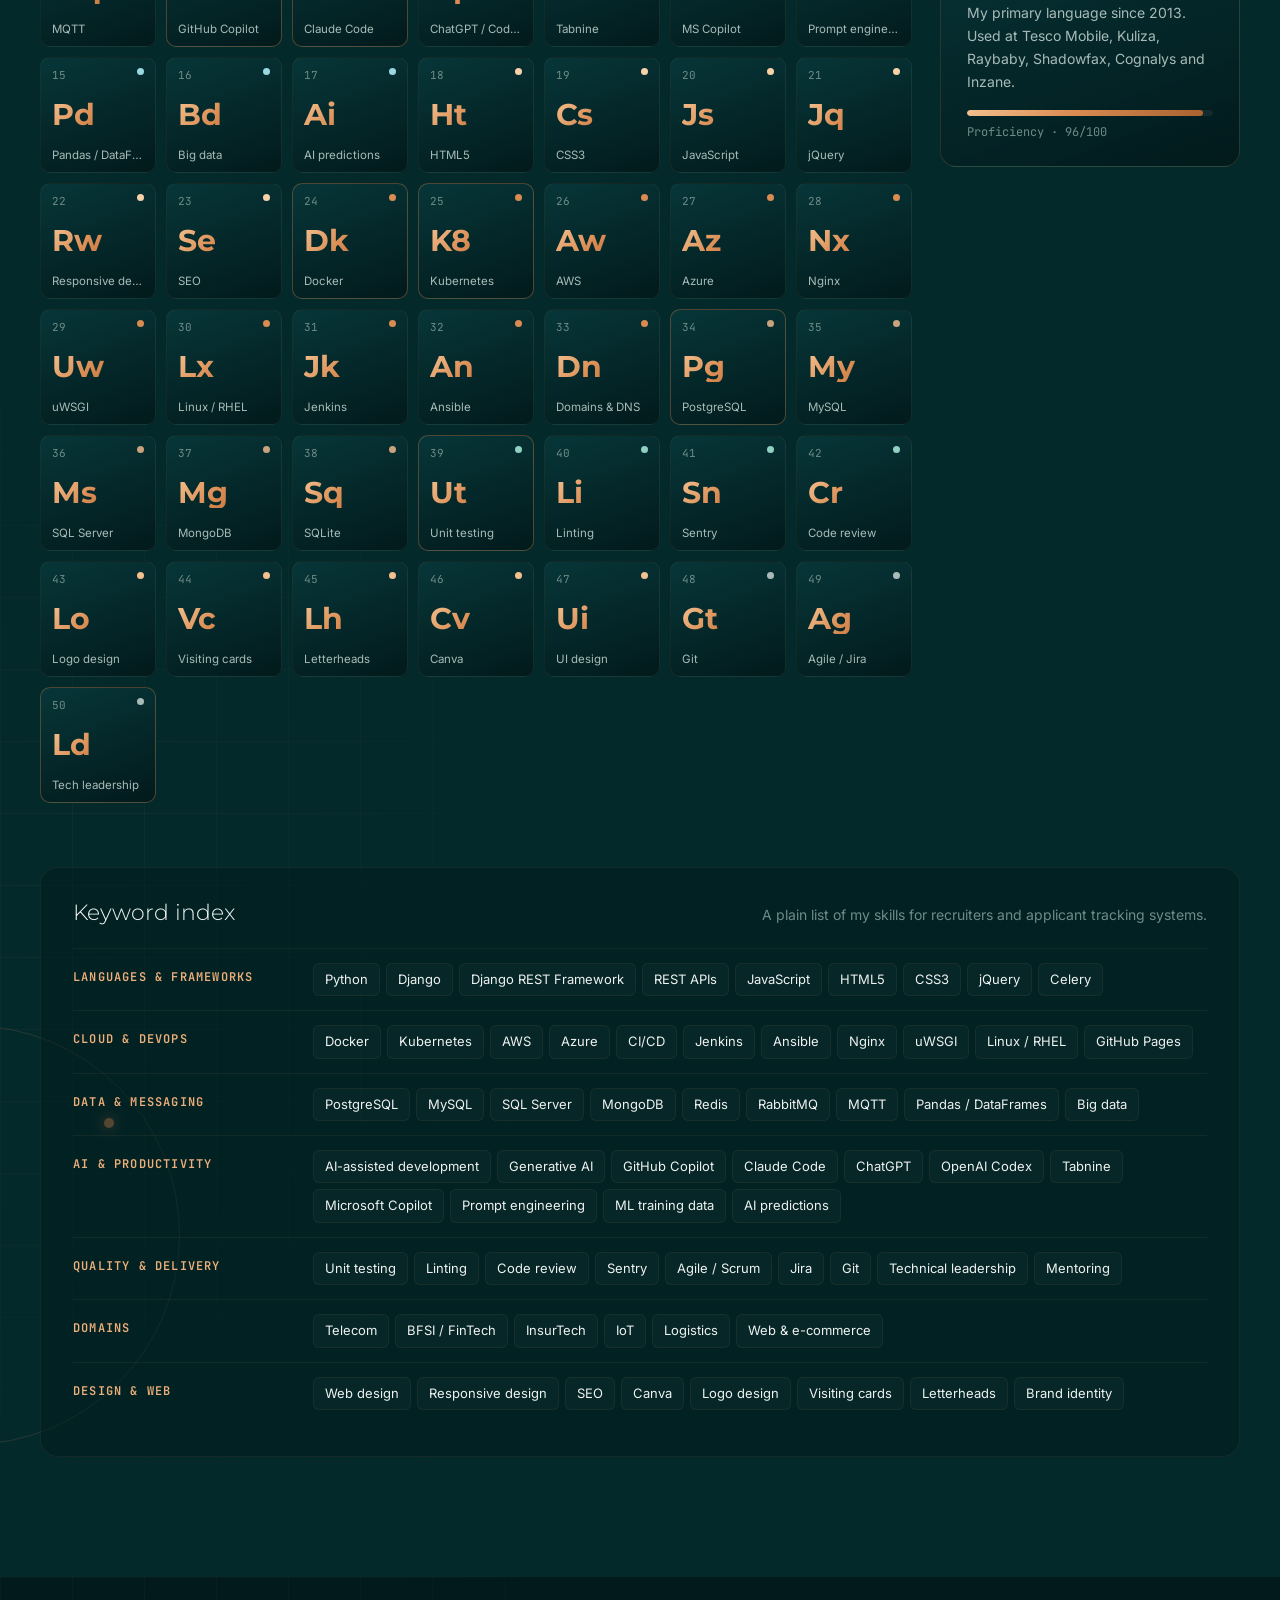
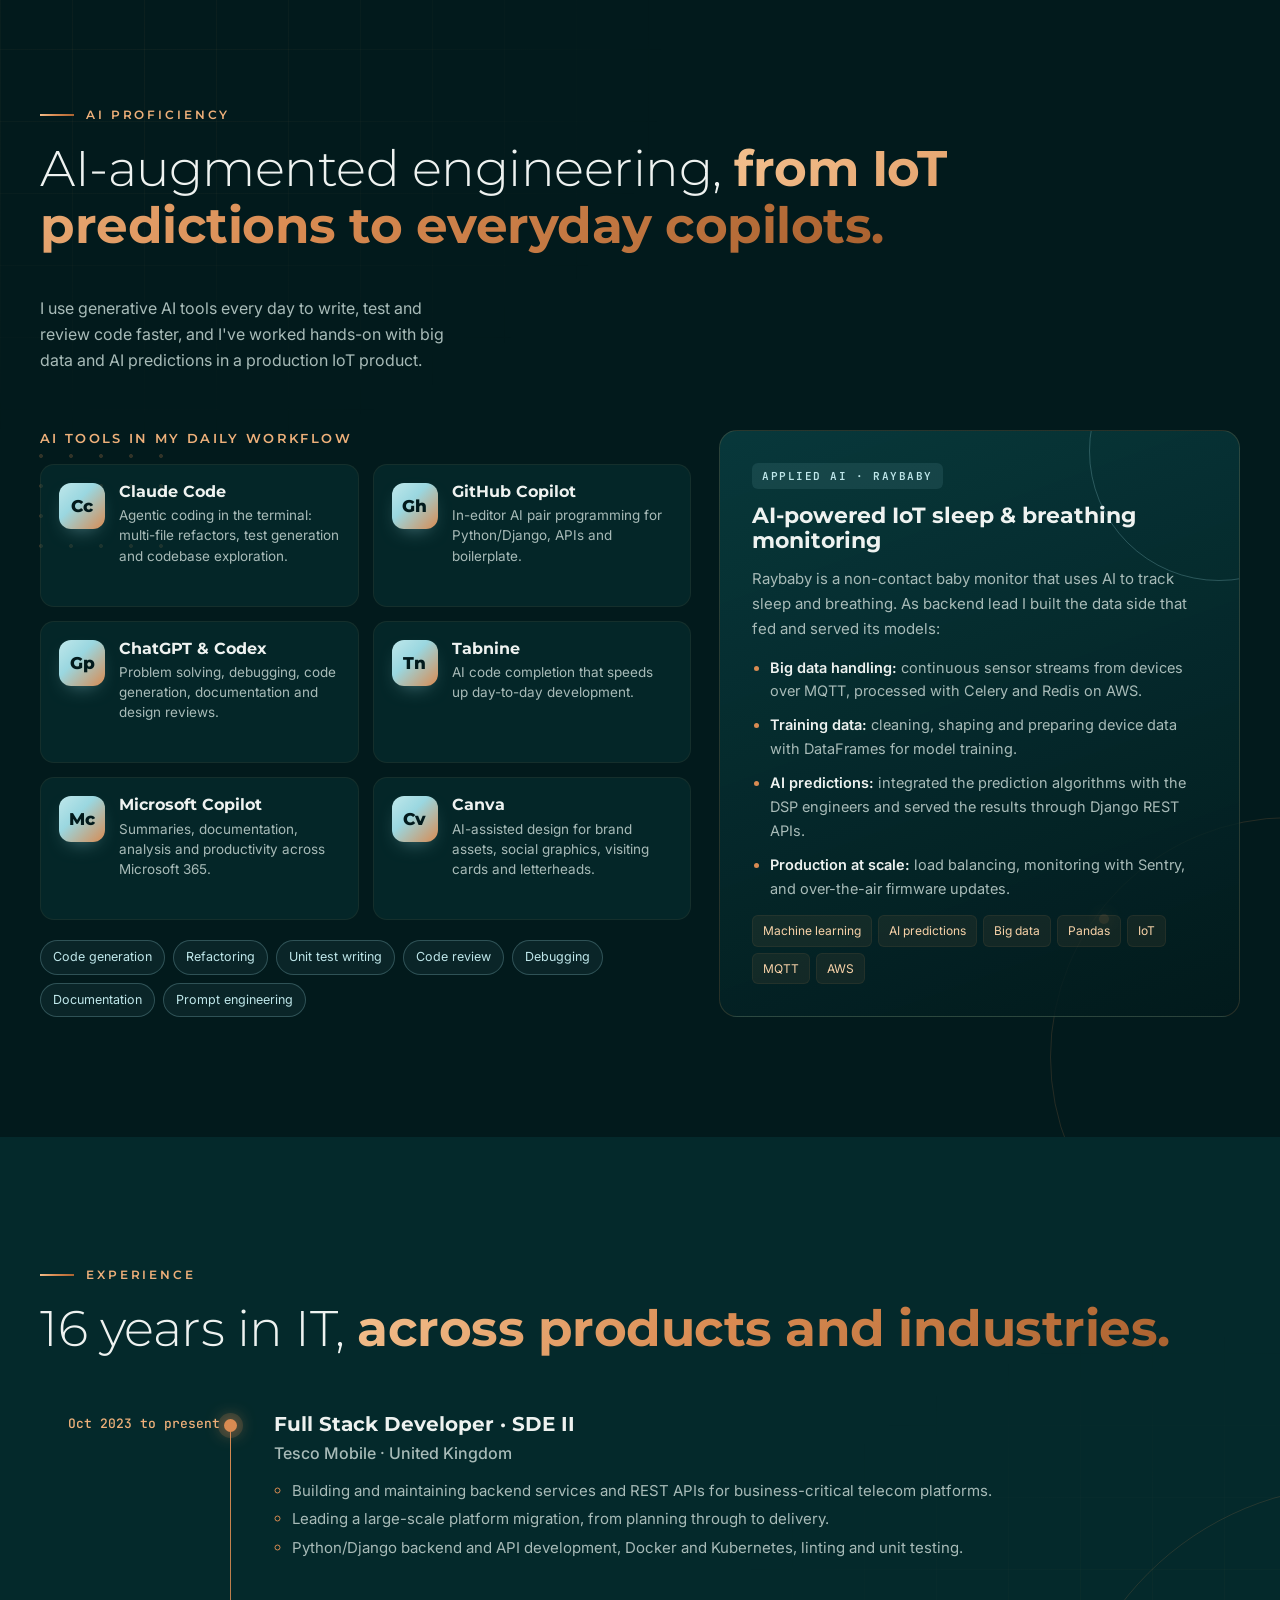
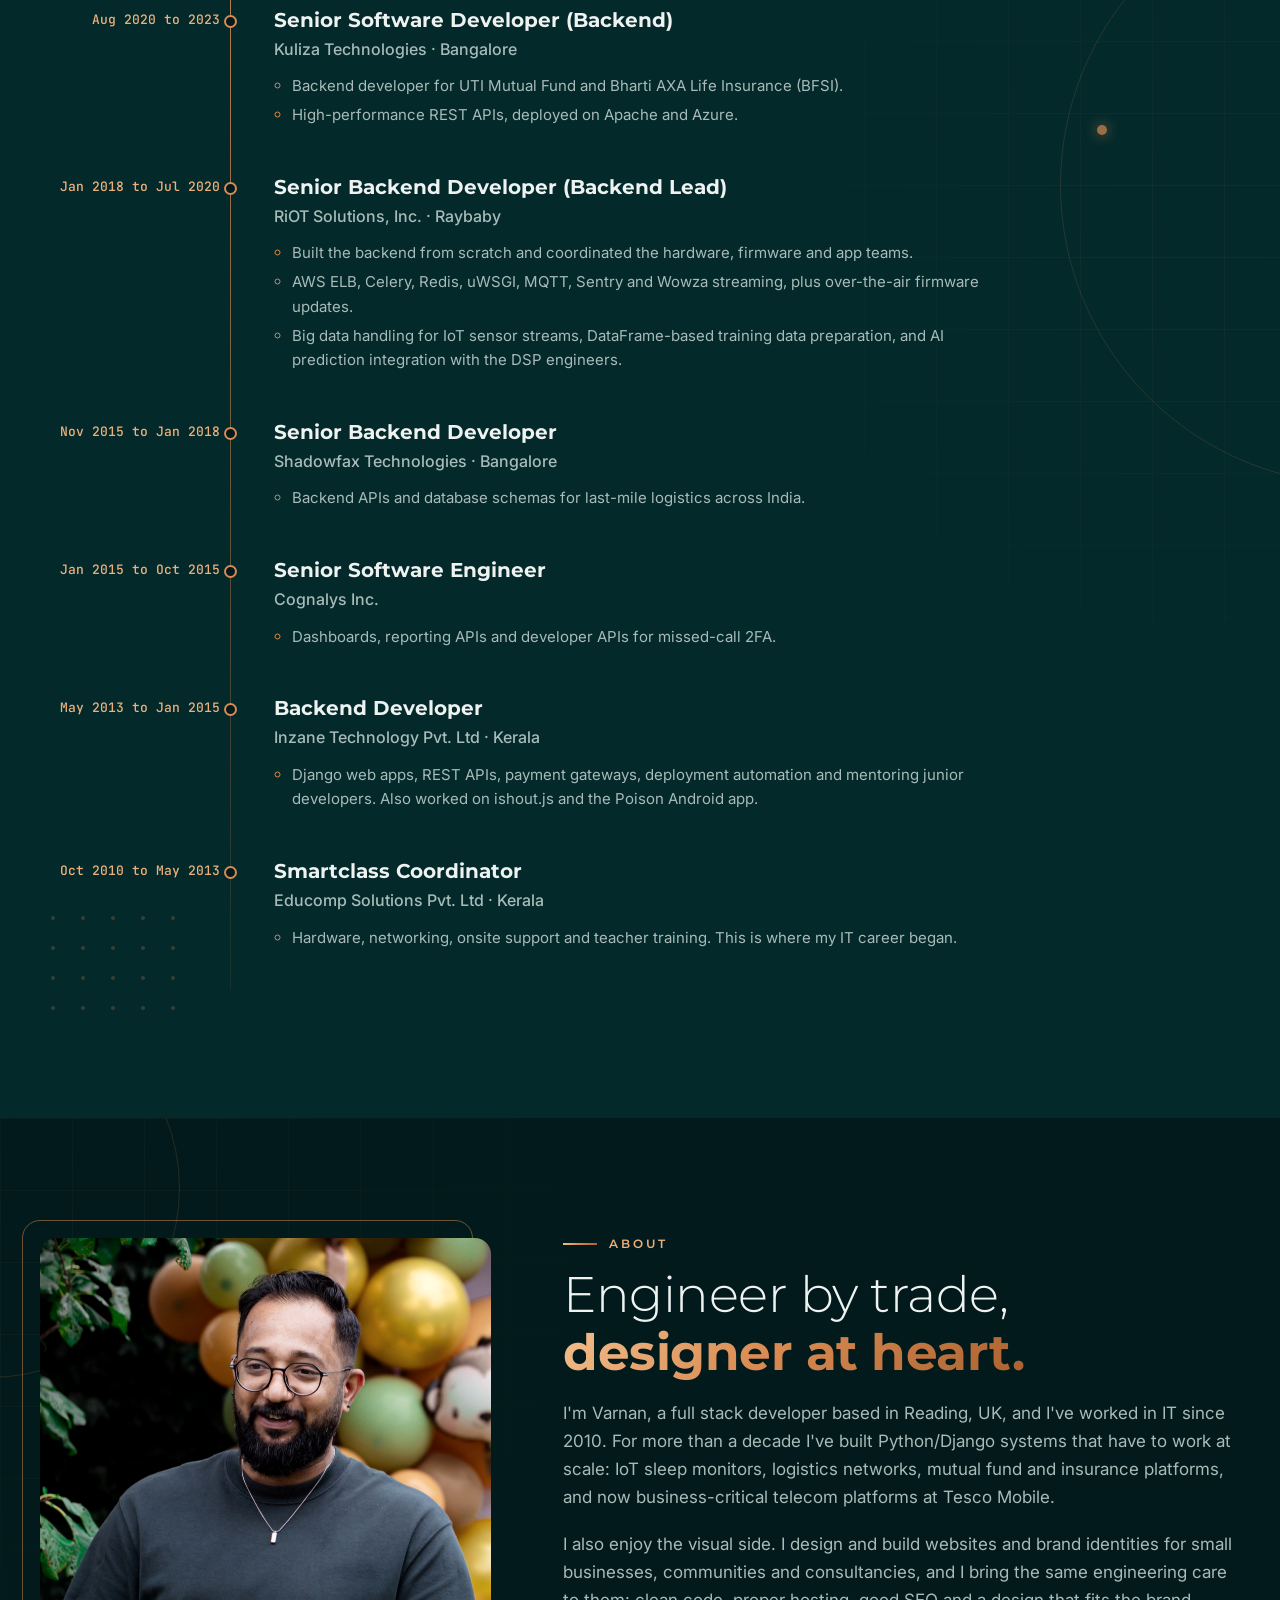
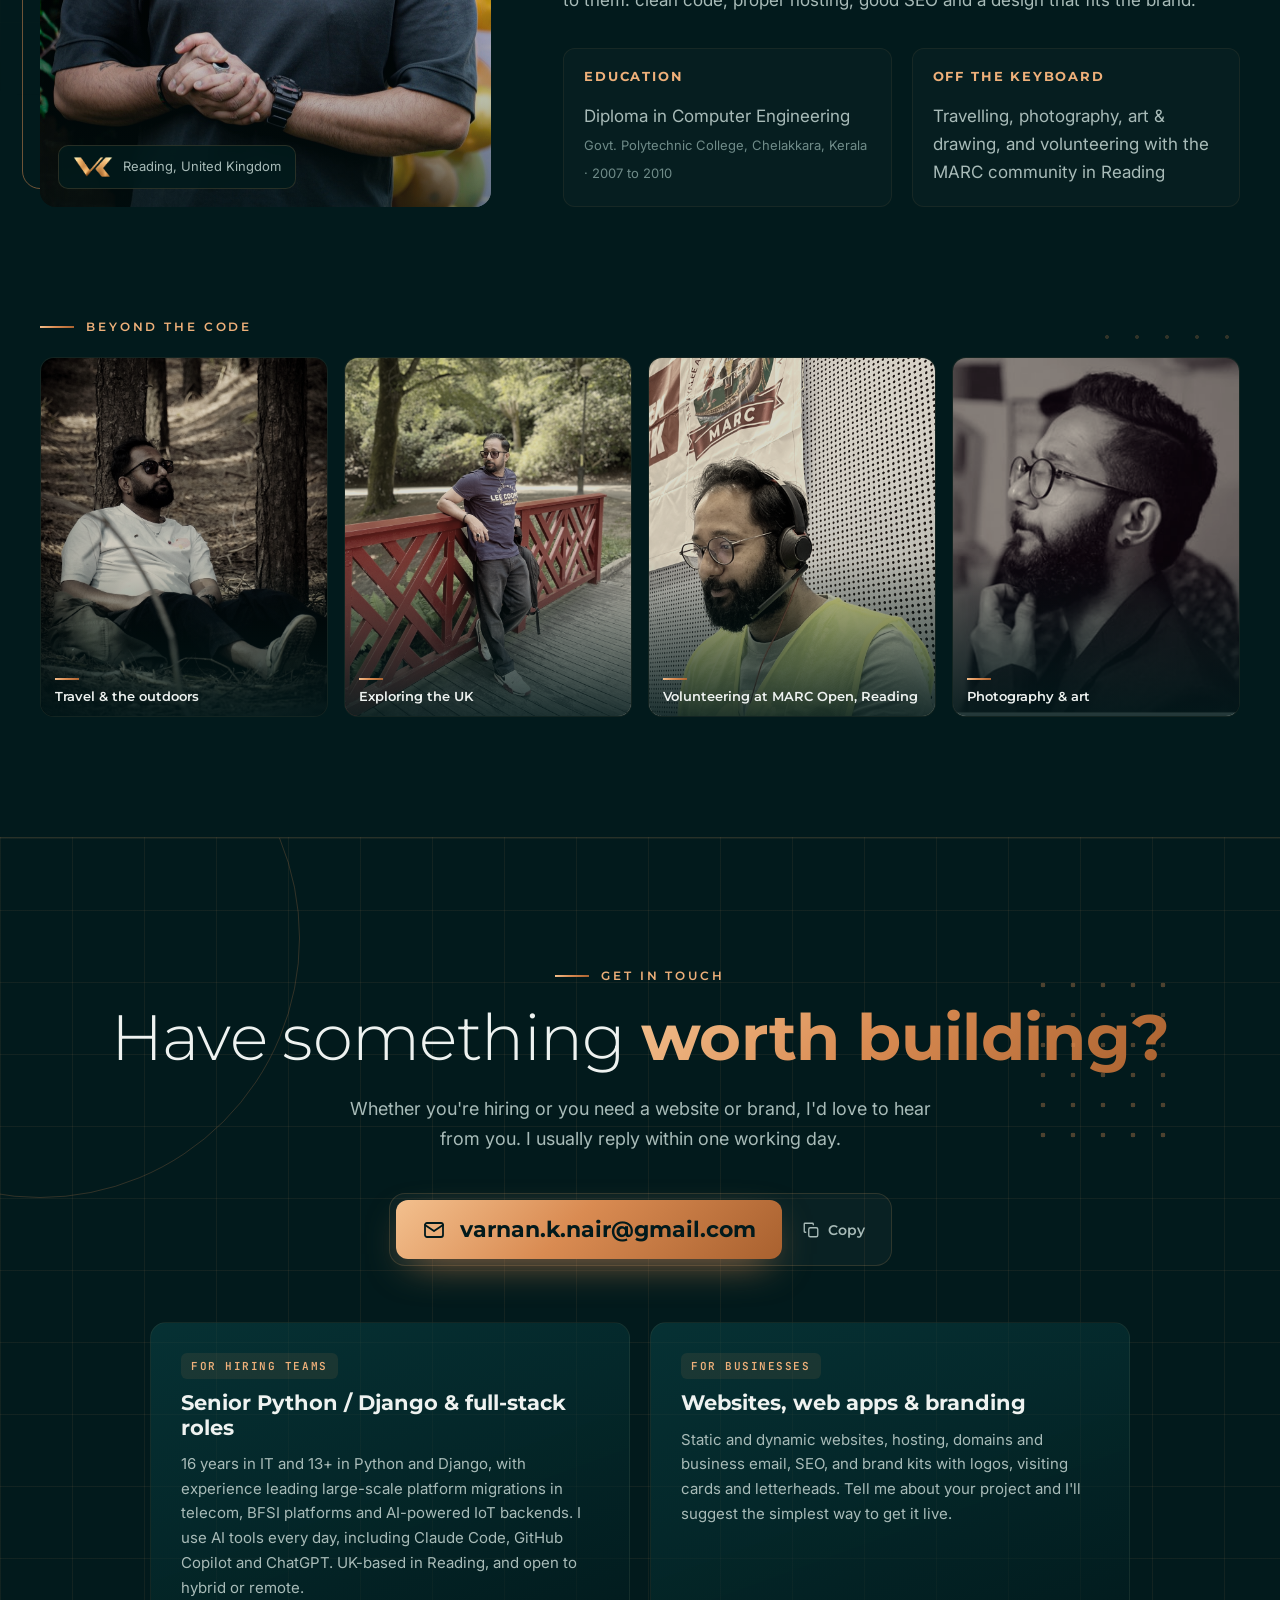
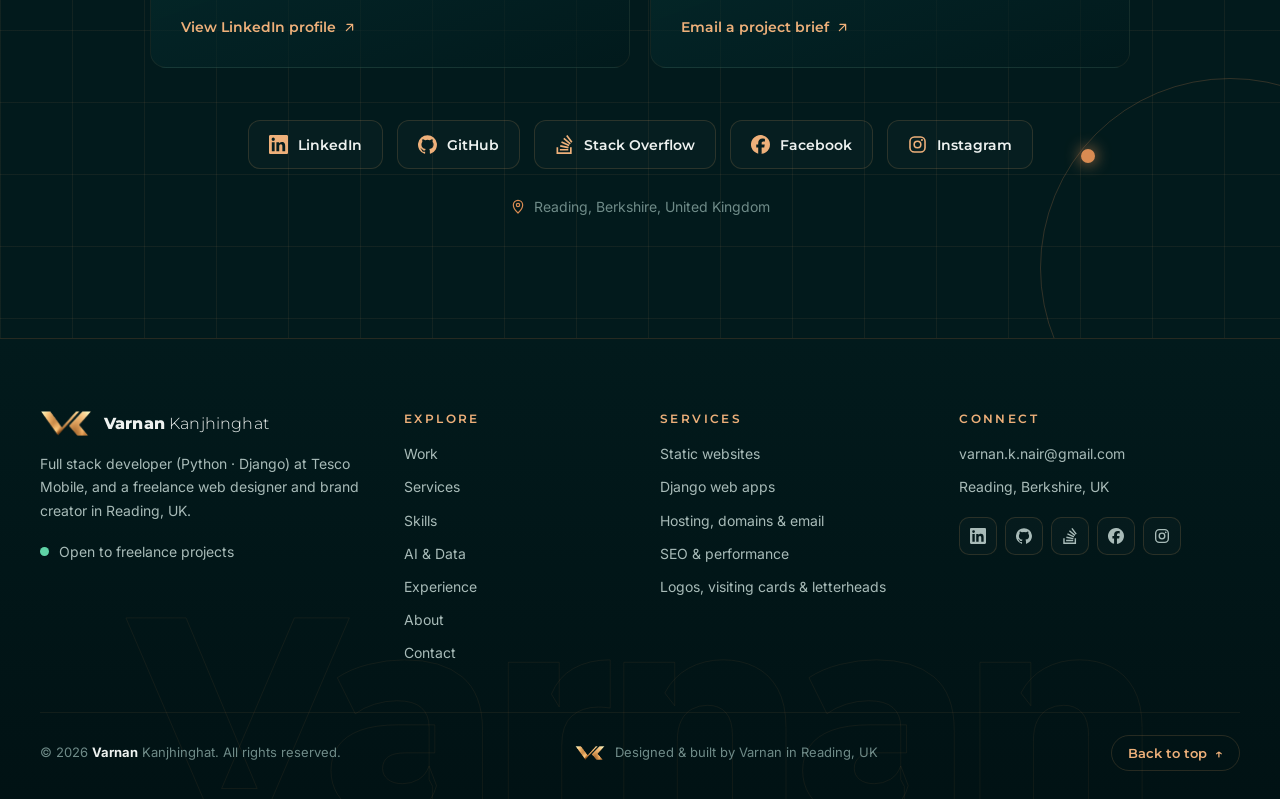
==== commit abc53385: "Show availability for freelance projects only" ====
--- a/index.html
+++ b/index.html
@@ -233,7 +233,7 @@
           <div><dt><span data-count="13">0</span>+</dt><dd>Years of Python &amp; Django</dd></div>
           <div><dt><span data-count="5">0</span></dt><dd>Industries: telecom, fintech, IoT, logistics, web</dd></div>
         </dl>
-        <p class="avail"><span class="pulse"></span> Open to new roles &amp; freelance projects</p>
+        <p class="avail"><span class="pulse"></span> Open to freelance projects</p>
       </aside>
     </section>
 
@@ -729,7 +729,7 @@
       <div class="f-brand">
         <a class="brand" href="/" aria-label="Varnan Kanjhinghat, back to top"><img src="/assets/img/brand/vk-mark.png" alt="" width="52" height="25"><span><b>Varnan</b> Kanjhinghat</span></a>
         <p>Full stack developer (Python · Django) at Tesco Mobile, and a freelance web designer and brand creator in Reading, UK.</p>
-        <p class="avail"><span class="pulse"></span> Open to new roles &amp; freelance projects</p>
+        <p class="avail"><span class="pulse"></span> Open to freelance projects</p>
       </div>
       <nav class="f-col" aria-label="Footer">
         <h4>Explore</h4>
